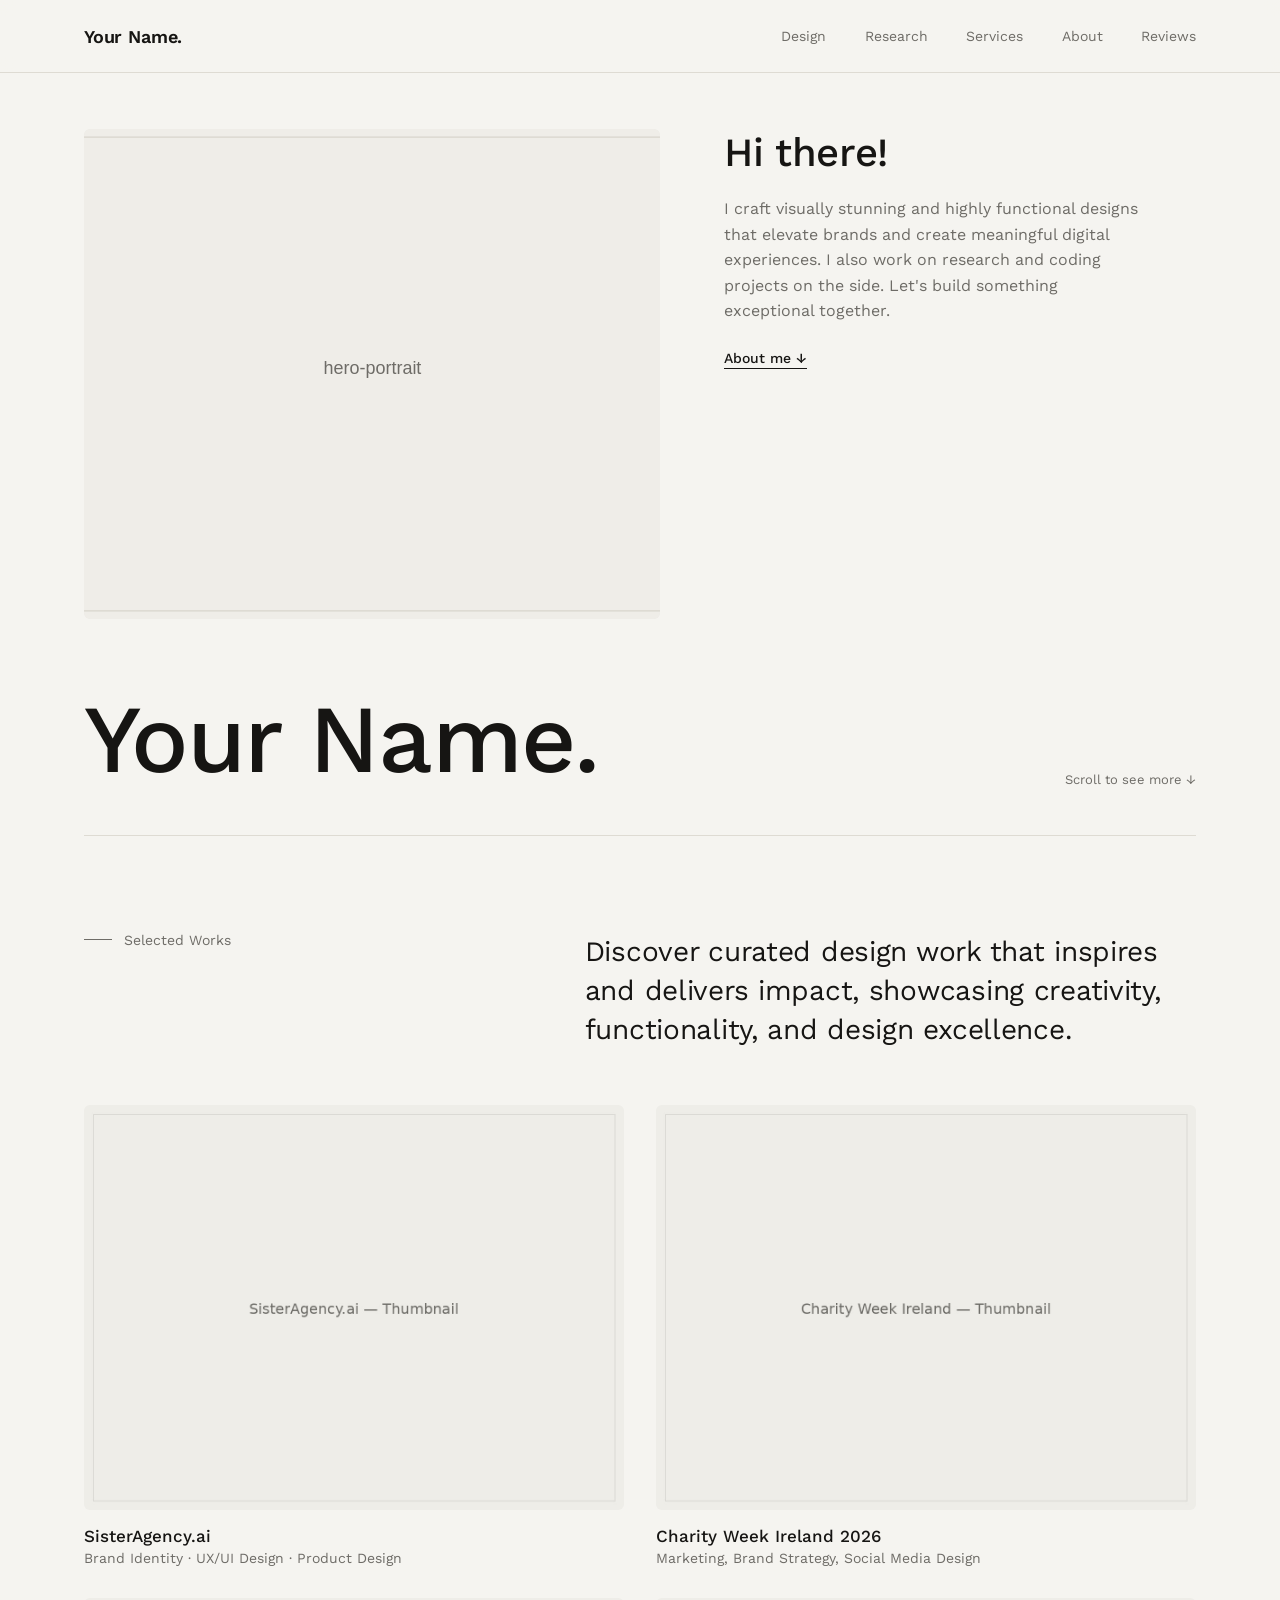
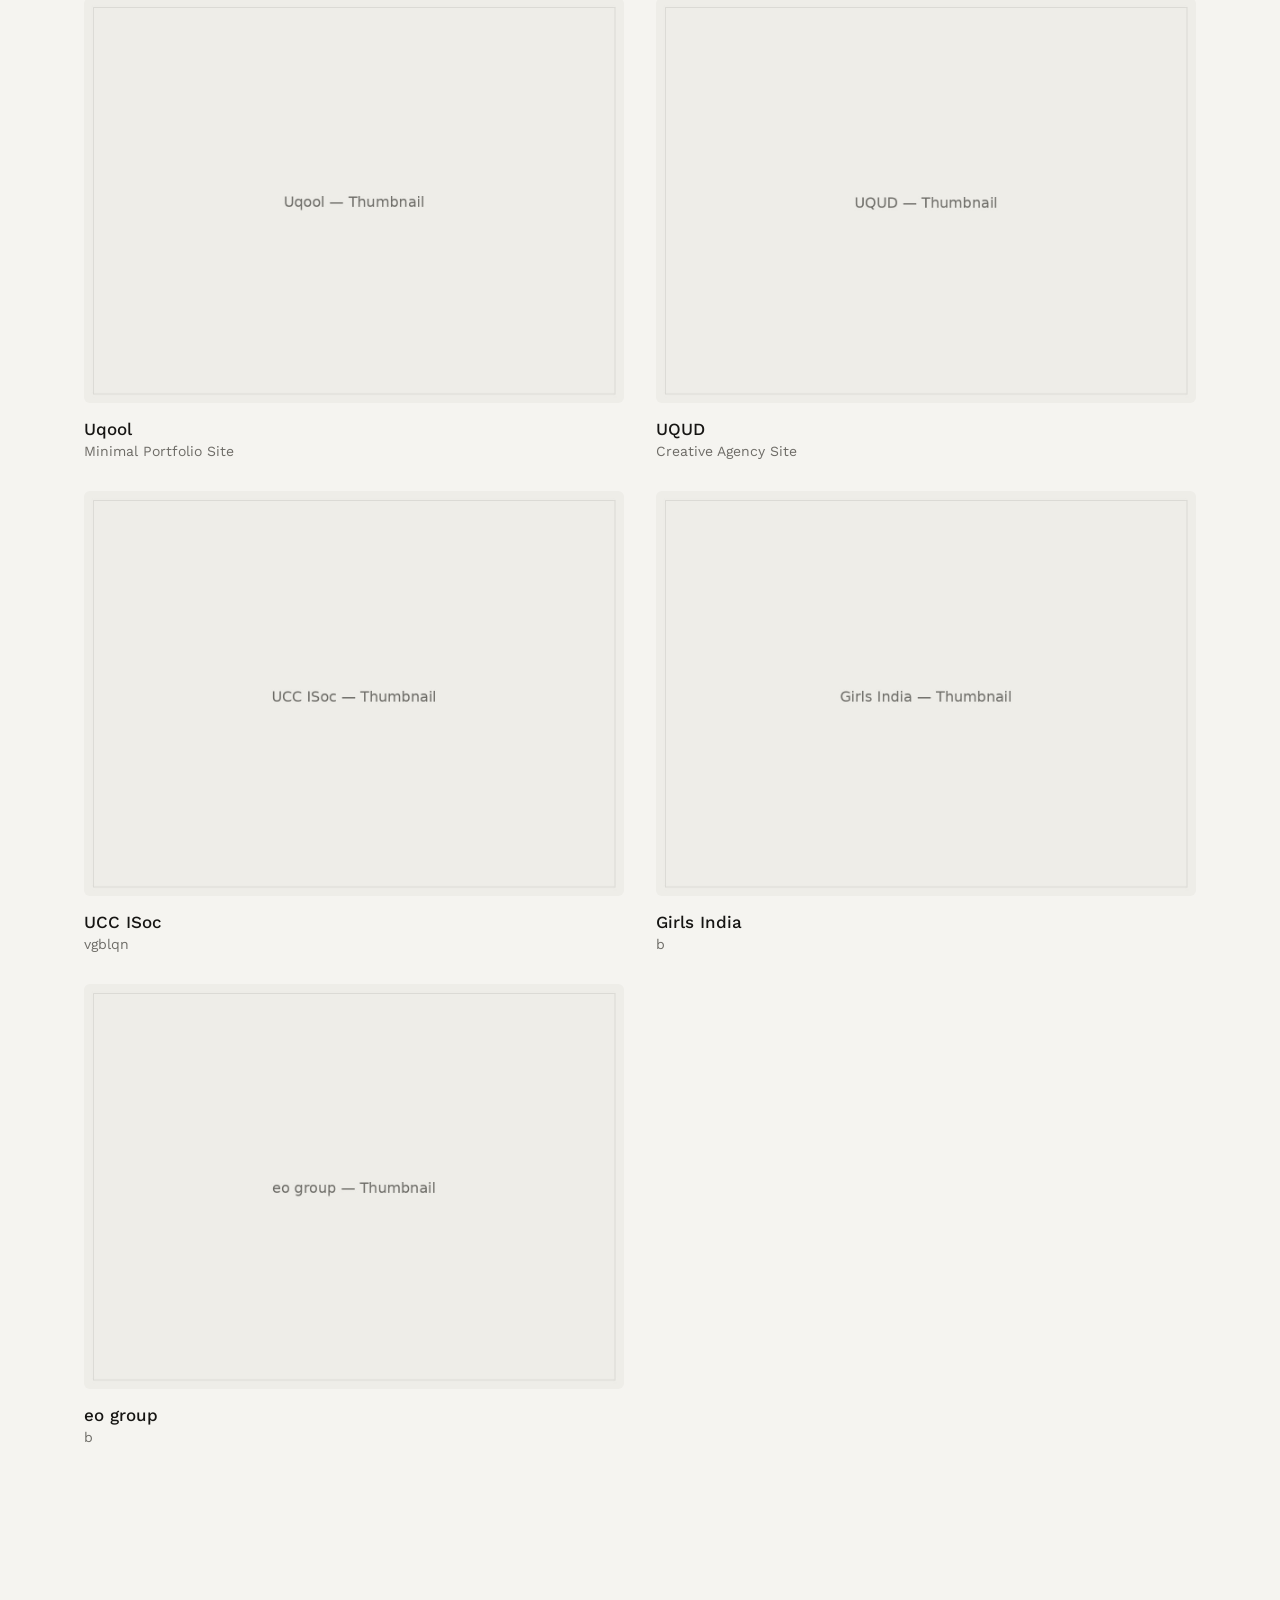
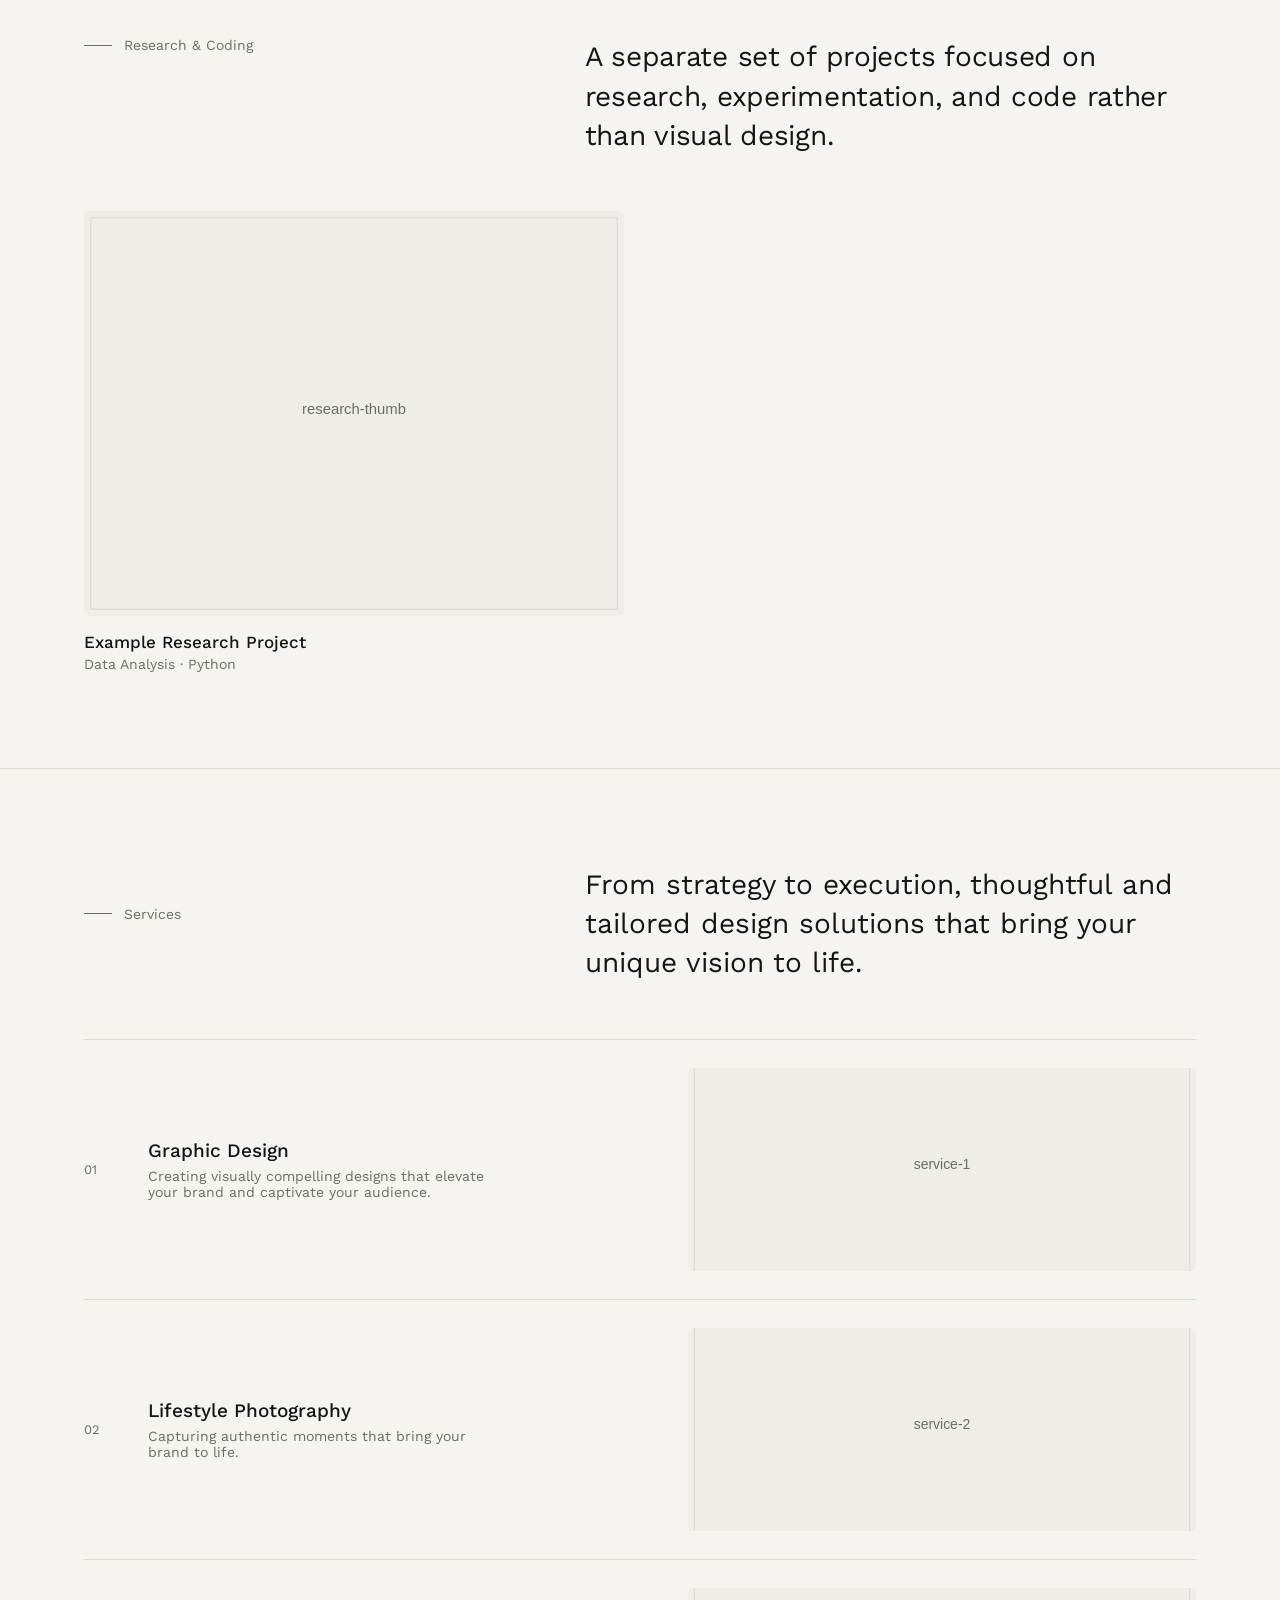
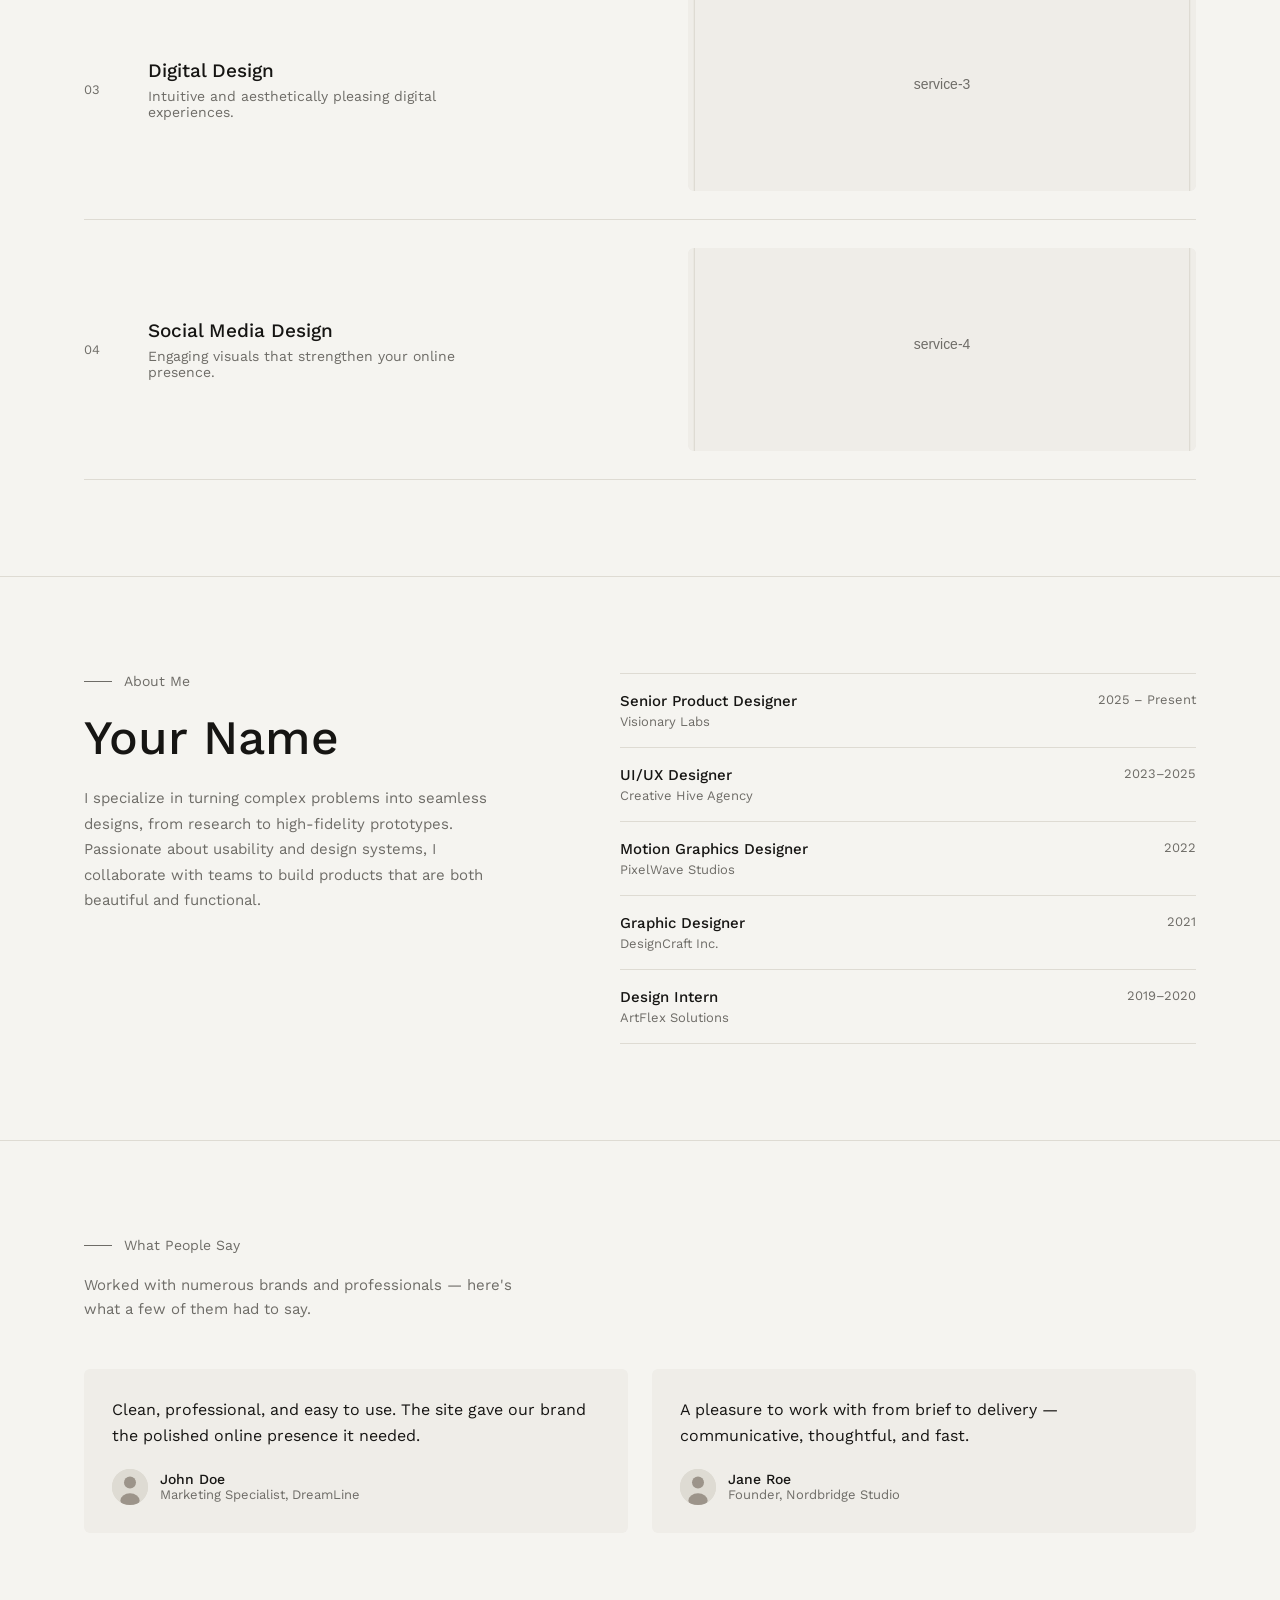
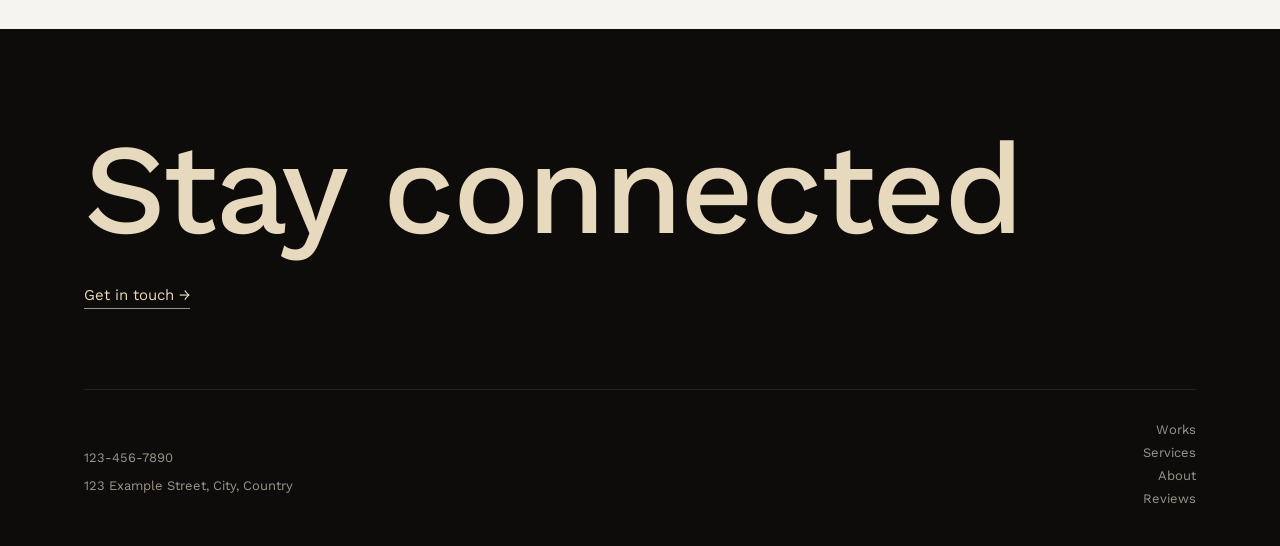
==== index.html @ c6c9f7dd "Add files via upload" ====
<!DOCTYPE html>
<html lang="en">
<head>
<meta charset="UTF-8">
<meta name="viewport" content="width=device-width, initial-scale=1.0">
<title>Your Name — Portfolio</title>
<meta name="description" content="Design and research/coding portfolio.">
<link rel="preconnect" href="https://fonts.googleapis.com">
<link rel="preconnect" href="https://fonts.gstatic.com" crossorigin>
<link href="https://fonts.googleapis.com/css2?family=Work+Sans:wght@300;400;500;600;700&display=swap" rel="stylesheet">
<link rel="stylesheet" href="css/style.css">
</head>
<body>

<nav class="nav">
  <div class="wrap">
    <div class="nav-logo">Your Name.</div>
    <button class="nav-toggle" aria-label="Toggle menu">☰</button>
    <ul class="nav-links">
      <li><a href="#design-works">Design</a></li>
      <li><a href="#research-works">Research</a></li>
      <li><a href="#services">Services</a></li>
      <li><a href="#about">About</a></li>
      <li><a href="#reviews">Reviews</a></li>
    </ul>
  </div>
</nav>

<header class="hero">
  <div class="wrap">
    <div class="hero-grid">
      <div class="hero-image">
        <img src="images/placeholders/hero-portrait.svg" alt="Portrait">
      </div>
      <div class="hero-copy">
        <h1>Hi there!</h1>
        <p>I craft visually stunning and highly functional designs that elevate brands and create meaningful digital experiences. I also work on research and coding projects on the side. Let's build something exceptional together.</p>
        <a class="link-arrow" href="#about">About me ↓</a>
      </div>
    </div>

    <div class="hero-name">
      <h2>Your Name.</h2>
      <span class="scroll-hint">Scroll to see more ↓</span>
    </div>
  </div>
</header>

<section class="works" id="design-works">
  <div class="wrap">
    <div class="works-head">
      <div class="section-label">Selected Works</div>
      <p>Discover curated design work that inspires and delivers impact, showcasing creativity, functionality, and design excellence.</p>
    </div>
    <div class="works-grid" id="design-works-grid"></div>
  </div>
</section>

<section class="works" id="research-works">
  <div class="wrap">
    <div class="works-head">
      <div class="section-label">Research &amp; Coding</div>
      <p>A separate set of projects focused on research, experimentation, and code rather than visual design.</p>
    </div>
    <div class="works-grid" id="research-works-grid"></div>
  </div>
</section>

<section class="services" id="services">
  <div class="wrap">
    <div class="services-head">
      <div class="section-label">Services</div>
      <p>From strategy to execution, thoughtful and tailored design solutions that bring your unique vision to life.</p>
    </div>

    <div class="service-row">
      <span class="service-index">01</span>
      <div>
        <p class="service-title">Graphic Design</p>
        <p class="service-desc">Creating visually compelling designs that elevate your brand and captivate your audience.</p>
      </div>
      <div class="service-thumb"><img src="images/placeholders/service-1.svg" alt=""></div>
    </div>

    <div class="service-row">
      <span class="service-index">02</span>
      <div>
        <p class="service-title">Lifestyle Photography</p>
        <p class="service-desc">Capturing authentic moments that bring your brand to life.</p>
      </div>
      <div class="service-thumb"><img src="images/placeholders/service-2.svg" alt=""></div>
    </div>

    <div class="service-row">
      <span class="service-index">03</span>
      <div>
        <p class="service-title">Digital Design</p>
        <p class="service-desc">Intuitive and aesthetically pleasing digital experiences.</p>
      </div>
      <div class="service-thumb"><img src="images/placeholders/service-3.svg" alt=""></div>
    </div>

    <div class="service-row">
      <span class="service-index">04</span>
      <div>
        <p class="service-title">Social Media Design</p>
        <p class="service-desc">Engaging visuals that strengthen your online presence.</p>
      </div>
      <div class="service-thumb"><img src="images/placeholders/service-4.svg" alt=""></div>
    </div>
  </div>
</section>

<section class="about" id="about">
  <div class="wrap about-grid">
    <div>
      <div class="section-label">About Me</div>
      <h2 class="about-name">Your Name</h2>
      <p class="about-bio">I specialize in turning complex problems into seamless designs, from research to high-fidelity prototypes. Passionate about usability and design systems, I collaborate with teams to build products that are both beautiful and functional.</p>
    </div>
    <div>
      <div class="timeline-row">
        <div><p class="timeline-role">Senior Product Designer</p><p class="timeline-org">Visionary Labs</p></div>
        <span class="timeline-year">2025 – Present</span>
      </div>
      <div class="timeline-row">
        <div><p class="timeline-role">UI/UX Designer</p><p class="timeline-org">Creative Hive Agency</p></div>
        <span class="timeline-year">2023–2025</span>
      </div>
      <div class="timeline-row">
        <div><p class="timeline-role">Motion Graphics Designer</p><p class="timeline-org">PixelWave Studios</p></div>
        <span class="timeline-year">2022</span>
      </div>
      <div class="timeline-row">
        <div><p class="timeline-role">Graphic Designer</p><p class="timeline-org">DesignCraft Inc.</p></div>
        <span class="timeline-year">2021</span>
      </div>
      <div class="timeline-row">
        <div><p class="timeline-role">Design Intern</p><p class="timeline-org">ArtFlex Solutions</p></div>
        <span class="timeline-year">2019–2020</span>
      </div>
    </div>
  </div>
</section>

<section class="testimonials" id="reviews">
  <div class="wrap">
    <div class="testimonials-head">
      <div class="section-label">What People Say</div>
      <p>Worked with numerous brands and professionals — here's what a few of them had to say.</p>
    </div>
    <div class="testi-grid">
      <div class="testi-card">
        <p class="testi-quote">Clean, professional, and easy to use. The site gave our brand the polished online presence it needed.</p>
        <div class="testi-person">
          <div class="testi-avatar"><img src="images/placeholders/avatar-1.svg" alt=""></div>
          <div>
            <p class="testi-name">John Doe</p>
            <p class="testi-role">Marketing Specialist, DreamLine</p>
          </div>
        </div>
      </div>
      <div class="testi-card">
        <p class="testi-quote">A pleasure to work with from brief to delivery — communicative, thoughtful, and fast.</p>
        <div class="testi-person">
          <div class="testi-avatar"><img src="images/placeholders/avatar-2.svg" alt=""></div>
          <div>
            <p class="testi-name">Jane Roe</p>
            <p class="testi-role">Founder, Nordbridge Studio</p>
          </div>
        </div>
      </div>
    </div>
  </div>
</section>

<footer class="footer">
  <div class="wrap">
    <h2 class="footer-title">Stay connected</h2>
    <a class="footer-cta" href="mailto:hello@example.com">Get in touch →</a>
    <div class="footer-bottom">
      <div>
        <p>123-456-7890</p>
        <p>123 Example Street, City, Country</p>
      </div>
      <ul class="footer-links">
        <li><a href="#design-works">Works</a></li>
        <li><a href="#services">Services</a></li>
        <li><a href="#about">About</a></li>
        <li><a href="#reviews">Reviews</a></li>
      </ul>
    </div>
  </div>
</footer>

<script src="js/projects-data.js"></script>
<script src="js/render.js"></script>
</body>
</html>
---- css/style.css ----
/* ============================================
   TOKENS
   ============================================ */
:root {
  --bg: #F5F4F0;
  --bg-alt: #EFEDE8;
  --text: #161513;
  --text-soft: #6E6C67;
  --accent: #FF4B1F;
  --line: #DEDBD3;
  --footer-bg: #0D0C0A;
  --footer-text: #E7D9BE;
  --footer-text-soft: #9C948A;
  --radius: 6px;
  --max: 1240px;
  --gutter: clamp(24px, 5vw, 64px);
}

* { box-sizing: border-box; }
html { scroll-behavior: smooth; }

body {
  margin: 0;
  background: var(--bg);
  color: var(--text);
  font-family: "Work Sans", -apple-system, sans-serif;
  font-weight: 400;
  -webkit-font-smoothing: antialiased;
}

img { max-width: 100%; display: block; }
a { color: inherit; text-decoration: none; }

.wrap {
  max-width: var(--max);
  margin: 0 auto;
  padding: 0 var(--gutter);
}

/* ============================================
   NAV
   ============================================ */
.nav {
  position: sticky;
  top: 0;
  z-index: 50;
  background: rgba(245, 244, 240, 0.88);
  backdrop-filter: blur(8px);
  border-bottom: 1px solid var(--line);
}

.nav .wrap {
  display: flex;
  align-items: center;
  justify-content: space-between;
  height: 72px;
}

.nav-logo {
  font-weight: 600;
  font-size: 18px;
  letter-spacing: -0.01em;
}

.nav-links {
  display: flex;
  gap: clamp(20px, 3vw, 40px);
  list-style: none;
  margin: 0;
  padding: 0;
  font-size: 14px;
  font-weight: 400;
  color: var(--text-soft);
}

.nav-links a:hover { color: var(--text); }

.nav-toggle {
  display: none;
  background: none;
  border: none;
  font-size: 22px;
  cursor: pointer;
  color: var(--text);
}

@media (max-width: 760px) {
  .nav-links {
    position: fixed;
    inset: 72px 0 auto 0;
    background: var(--bg);
    flex-direction: column;
    padding: 24px var(--gutter) 32px;
    border-bottom: 1px solid var(--line);
    transform: translateY(-8px);
    opacity: 0;
    pointer-events: none;
    transition: opacity .2s ease, transform .2s ease;
  }
  .nav-links.open {
    opacity: 1;
    transform: translateY(0);
    pointer-events: auto;
  }
  .nav-toggle { display: block; }
}

/* ============================================
   SECTION LABEL (eyebrow-style, used sparingly & only where content is a labeled group)
   ============================================ */
.section-label {
  display: flex;
  align-items: center;
  gap: 12px;
  color: var(--text-soft);
  font-size: 14px;
  margin-bottom: 20px;
}
.section-label::before {
  content: "";
  width: 28px;
  height: 1px;
  background: var(--text-soft);
}

/* ============================================
   HERO
   ============================================ */
.hero {
  padding: 56px 0 0;
}

.hero-grid {
  display: grid;
  grid-template-columns: 1.1fr 0.9fr;
  gap: var(--gutter);
  align-items: start;
}

.hero-image {
  aspect-ratio: 4 / 3.4;
  background: var(--bg-alt);
  border-radius: var(--radius);
  overflow: hidden;
}
.hero-image img { width: 100%; height: 100%; object-fit: cover; }

.hero-copy h1 {
  font-size: clamp(28px, 3.4vw, 40px);
  font-weight: 500;
  margin: 0 0 20px;
  letter-spacing: -0.01em;
}

.hero-copy p {
  font-size: 16px;
  line-height: 1.6;
  color: var(--text-soft);
  max-width: 42ch;
  margin: 0 0 24px;
}

.link-arrow {
  display: inline-flex;
  align-items: center;
  gap: 8px;
  font-size: 14px;
  font-weight: 500;
  border-bottom: 1px solid var(--text);
  padding-bottom: 2px;
}

.hero-name {
  display: flex;
  justify-content: space-between;
  align-items: flex-end;
  margin-top: 72px;
  padding-bottom: 48px;
  border-bottom: 1px solid var(--line);
}

.hero-name h2 {
  font-size: clamp(44px, 9vw, 96px);
  font-weight: 500;
  margin: 0;
  letter-spacing: -0.02em;
  line-height: 1;
}

.hero-name .scroll-hint {
  font-size: 13px;
  color: var(--text-soft);
  white-space: nowrap;
}

@media (max-width: 760px) {
  .hero-grid { grid-template-columns: 1fr; }
  .hero-name { flex-direction: column; align-items: flex-start; gap: 16px; }
}

/* ============================================
   SELECTED WORKS
   ============================================ */
.works {
  padding: 96px 0;
}

.works-head {
  display: grid;
  grid-template-columns: 1fr 1.4fr;
  gap: var(--gutter);
  margin-bottom: 56px;
  align-items: start;
}

.works-head p {
  font-size: clamp(20px, 2.4vw, 28px);
  font-weight: 400;
  line-height: 1.4;
  margin: 0;
  letter-spacing: -0.01em;
}

.works-grid {
  display: grid;
  grid-template-columns: 1fr 1fr;
  gap: 32px 32px;
}

.work-card { display: block; }

.work-thumb {
  aspect-ratio: 4 / 3;
  border-radius: var(--radius);
  overflow: hidden;
  background: var(--bg-alt);
  margin-bottom: 16px;
  position: relative;
}
.work-thumb img,
.work-thumb video {
  width: 100%;
  height: 100%;
  object-fit: cover;
  transition: transform .5s ease;
}
.work-card:hover .work-thumb img,
.work-card:hover .work-thumb video {
  transform: scale(1.03);
}

.work-title {
  font-size: 17px;
  font-weight: 500;
  margin: 0 0 4px;
}
.work-meta {
  font-size: 14px;
  color: var(--text-soft);
  margin: 0;
}

@media (max-width: 760px) {
  .works-head { grid-template-columns: 1fr; }
  .works-grid { grid-template-columns: 1fr; }
}

/* ============================================
   SERVICES
   ============================================ */
.services { padding: 96px 0; border-top: 1px solid var(--line); }

.services-head {
  display: grid;
  grid-template-columns: 1fr 1.4fr;
  gap: var(--gutter);
  margin-bottom: 56px;
}
.services-head p {
  font-size: clamp(20px, 2.4vw, 28px);
  font-weight: 400;
  line-height: 1.4;
  margin: 0;
}

.service-row {
  display: grid;
  grid-template-columns: 32px 1fr 1fr;
  gap: 32px;
  align-items: center;
  padding: 28px 0;
  border-top: 1px solid var(--line);
}
.service-row:last-child { border-bottom: 1px solid var(--line); }

.service-index { font-size: 13px; color: var(--text-soft); }
.service-title { font-size: 19px; font-weight: 500; margin: 0 0 6px; }
.service-desc { font-size: 14px; color: var(--text-soft); margin: 0; max-width: 40ch; }
.service-thumb {
  aspect-ratio: 5 / 2;
  border-radius: var(--radius);
  overflow: hidden;
  background: var(--bg-alt);
}
.service-thumb img { width: 100%; height: 100%; object-fit: cover; }

@media (max-width: 760px) {
  .services-head { grid-template-columns: 1fr; }
  .service-row { grid-template-columns: 1fr; gap: 12px; }
  .service-thumb { aspect-ratio: 16/9; }
}

/* ============================================
   ABOUT
   ============================================ */
.about { padding: 96px 0; border-top: 1px solid var(--line); }

.about-grid {
  display: grid;
  grid-template-columns: 0.9fr 1.1fr;
  gap: var(--gutter);
}

.about-name { font-size: clamp(32px, 4vw, 48px); font-weight: 500; margin: 0 0 20px; }
.about-bio { font-size: 15px; line-height: 1.7; color: var(--text-soft); max-width: 46ch; }

.timeline-row {
  display: flex;
  justify-content: space-between;
  gap: 16px;
  padding: 18px 0;
  border-top: 1px solid var(--line);
}
.timeline-row:last-child { border-bottom: 1px solid var(--line); }
.timeline-role { font-size: 15px; font-weight: 500; margin: 0 0 4px; }
.timeline-org { font-size: 13px; color: var(--text-soft); margin: 0; }
.timeline-year { font-size: 13px; color: var(--text-soft); white-space: nowrap; }

@media (max-width: 760px) {
  .about-grid { grid-template-columns: 1fr; }
}

/* ============================================
   TESTIMONIALS
   ============================================ */
.testimonials { padding: 96px 0; border-top: 1px solid var(--line); }
.testimonials-head { max-width: 46ch; margin-bottom: 48px; }
.testimonials-head p { color: var(--text-soft); font-size: 15px; line-height: 1.6; }

.testi-grid {
  display: grid;
  grid-template-columns: repeat(2, 1fr);
  gap: 24px;
}
.testi-card {
  background: var(--bg-alt);
  border-radius: var(--radius);
  padding: 28px;
}
.testi-quote { font-size: 16px; line-height: 1.6; margin: 0 0 20px; }
.testi-person { display: flex; align-items: center; gap: 12px; }
.testi-avatar {
  width: 36px; height: 36px; border-radius: 50%;
  background: var(--line); overflow: hidden; flex-shrink: 0;
}
.testi-avatar img { width: 100%; height: 100%; object-fit: cover; }
.testi-name { font-size: 14px; font-weight: 500; margin: 0; }
.testi-role { font-size: 13px; color: var(--text-soft); margin: 0; }

@media (max-width: 760px) {
  .testi-grid { grid-template-columns: 1fr; }
}

/* ============================================
   FOOTER
   ============================================ */
.footer {
  background: var(--footer-bg);
  color: var(--footer-text);
  padding: 96px 0 40px;
}

.footer-title {
  font-size: clamp(48px, 11vw, 128px);
  font-weight: 500;
  margin: 0 0 32px;
  letter-spacing: -0.02em;
  line-height: 1;
}

.footer-cta {
  display: inline-flex;
  align-items: center;
  gap: 10px;
  font-size: 15px;
  color: var(--footer-text);
  border-bottom: 1px solid var(--footer-text-soft);
  padding-bottom: 4px;
  margin-bottom: 80px;
}

.footer-bottom {
  display: flex;
  justify-content: space-between;
  align-items: flex-end;
  gap: 24px;
  padding-top: 32px;
  border-top: 1px solid #262420;
  color: var(--footer-text-soft);
  font-size: 13px;
}

.footer-links {
  display: flex;
  flex-direction: column;
  gap: 8px;
  list-style: none;
  margin: 0;
  padding: 0;
  text-align: right;
}
.footer-links a:hover { color: var(--footer-text); }

@media (max-width: 760px) {
  .footer-bottom { flex-direction: column; align-items: flex-start; gap: 24px; }
  .footer-links { text-align: left; }
}

/* ============================================
   PROJECT PAGE
   ============================================ */
.project-header { padding: 56px 0 40px; }

.project-header-grid {
  display: grid;
  grid-template-columns: 1.3fr 0.7fr;
  gap: var(--gutter);
  align-items: start;
  padding-bottom: 40px;
  border-bottom: 1px solid var(--line);
}

.project-title { font-size: clamp(32px, 5vw, 52px); font-weight: 500; margin: 0 0 16px; letter-spacing: -0.01em; }

.project-live {
  display: inline-flex;
  align-items: center;
  gap: 8px;
  font-size: 14px;
  color: var(--text-soft);
}
.project-live:hover { color: var(--text); }

.project-meta dl {
  display: grid;
  grid-template-columns: 1fr 1fr;
  gap: 20px 16px;
  margin: 0;
}
.project-meta dt { font-size: 12px; color: var(--text-soft); margin-bottom: 4px; }
.project-meta dd { font-size: 14px; font-weight: 500; margin: 0; }

@media (max-width: 760px) {
  .project-header-grid { grid-template-columns: 1fr; }
}

.project-hero {
  margin: 48px 0;
  border-radius: var(--radius);
  overflow: hidden;
  background: var(--bg-alt);
}
.project-hero img, .project-hero video { width: 100%; display: block; }

.project-details {
  display: grid;
  grid-template-columns: 0.6fr 1.4fr;
  gap: var(--gutter);
  padding: 48px 0;
  border-top: 1px solid var(--line);
}
.project-details p {
  font-size: 15px;
  line-height: 1.75;
  color: var(--text-soft);
  margin: 0 0 20px;
}
.project-details p:last-child { margin-bottom: 0; }

@media (max-width: 760px) {
  .project-details { grid-template-columns: 1fr; }
}

.project-gallery {
  display: flex;
  flex-direction: column;
  gap: 24px;
  padding-bottom: 64px;
}
.project-gallery img, .project-gallery video {
  width: 100%;
  border-radius: var(--radius);
  background: var(--bg-alt);
}

.project-nav {
  display: flex;
  justify-content: space-between;
  padding: 32px 0 80px;
  border-top: 1px solid var(--line);
  font-size: 14px;
}
.project-nav a { color: var(--text-soft); }
.project-nav a:hover { color: var(--text); }

/* Utility empty state for template placeholders */
.placeholder-note {
  font-size: 13px;
  color: var(--text-soft);
  text-align: center;
  padding: 4px 8px;
}
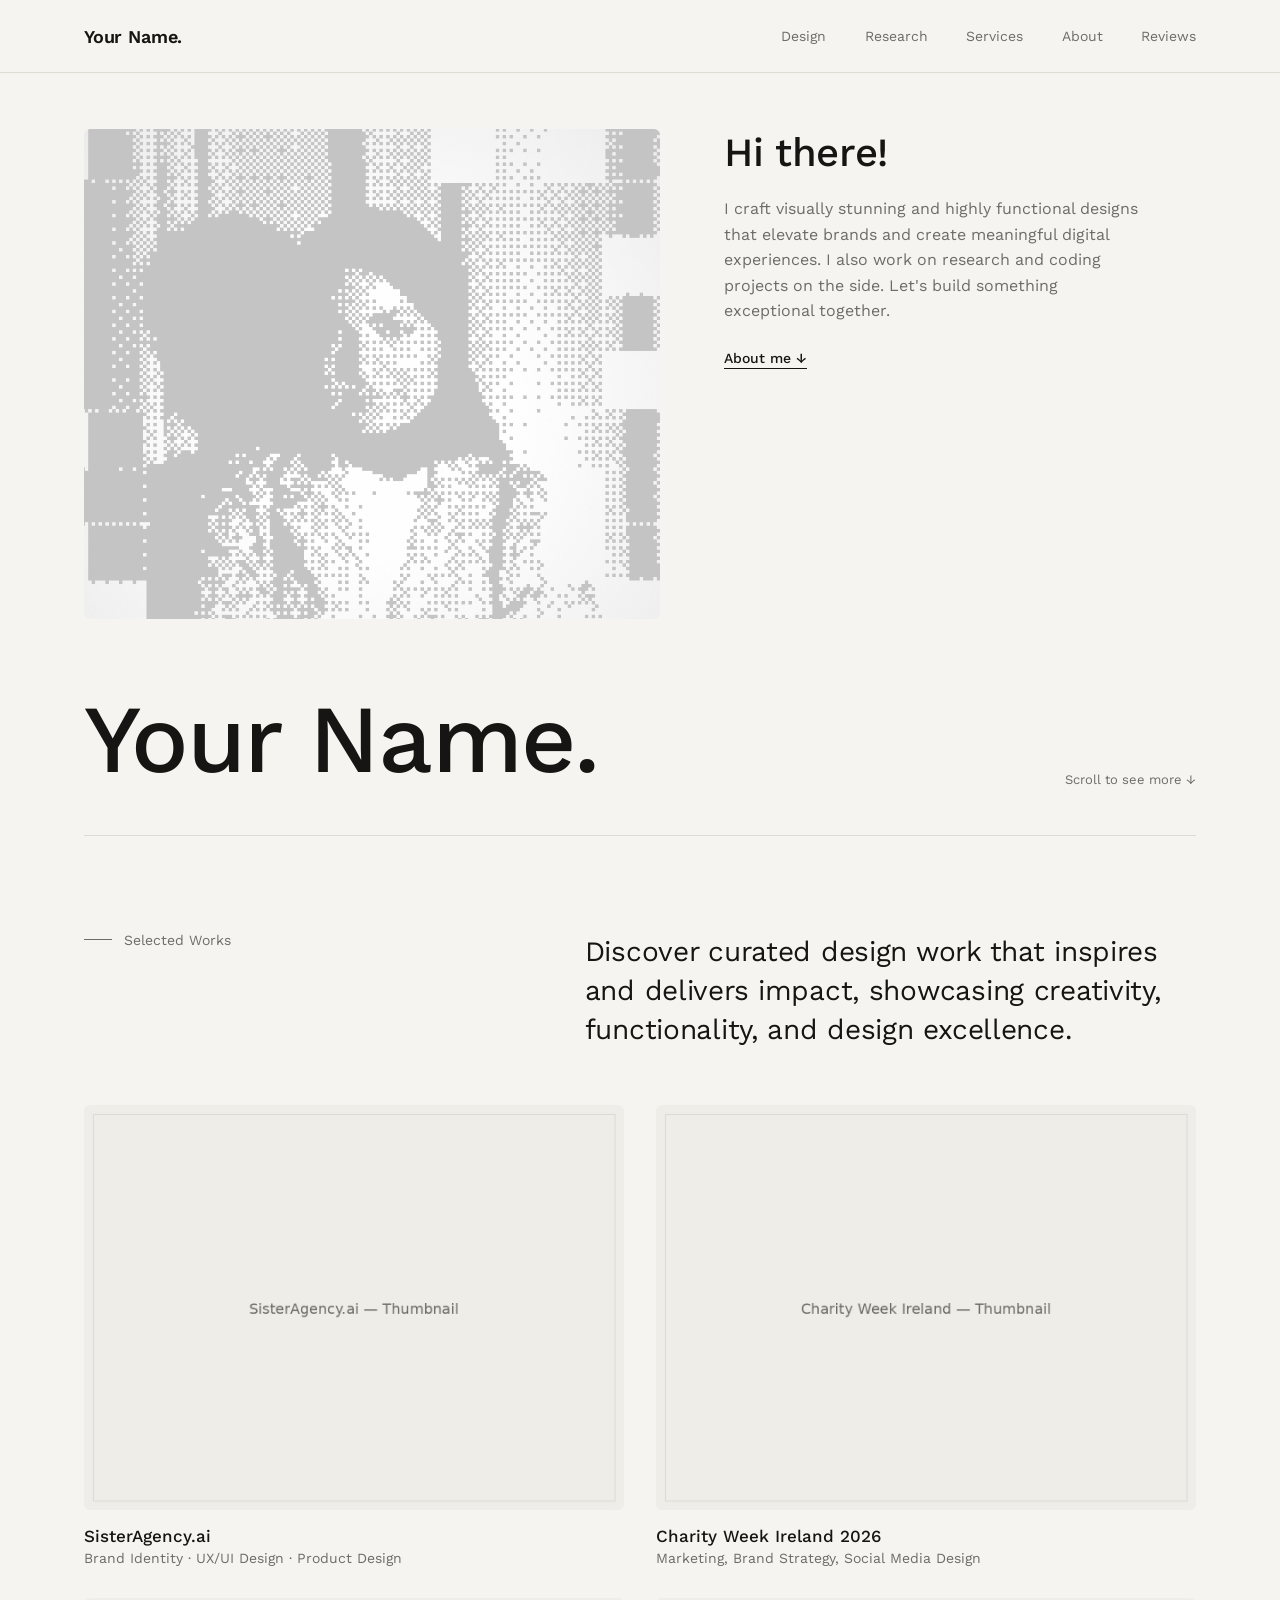
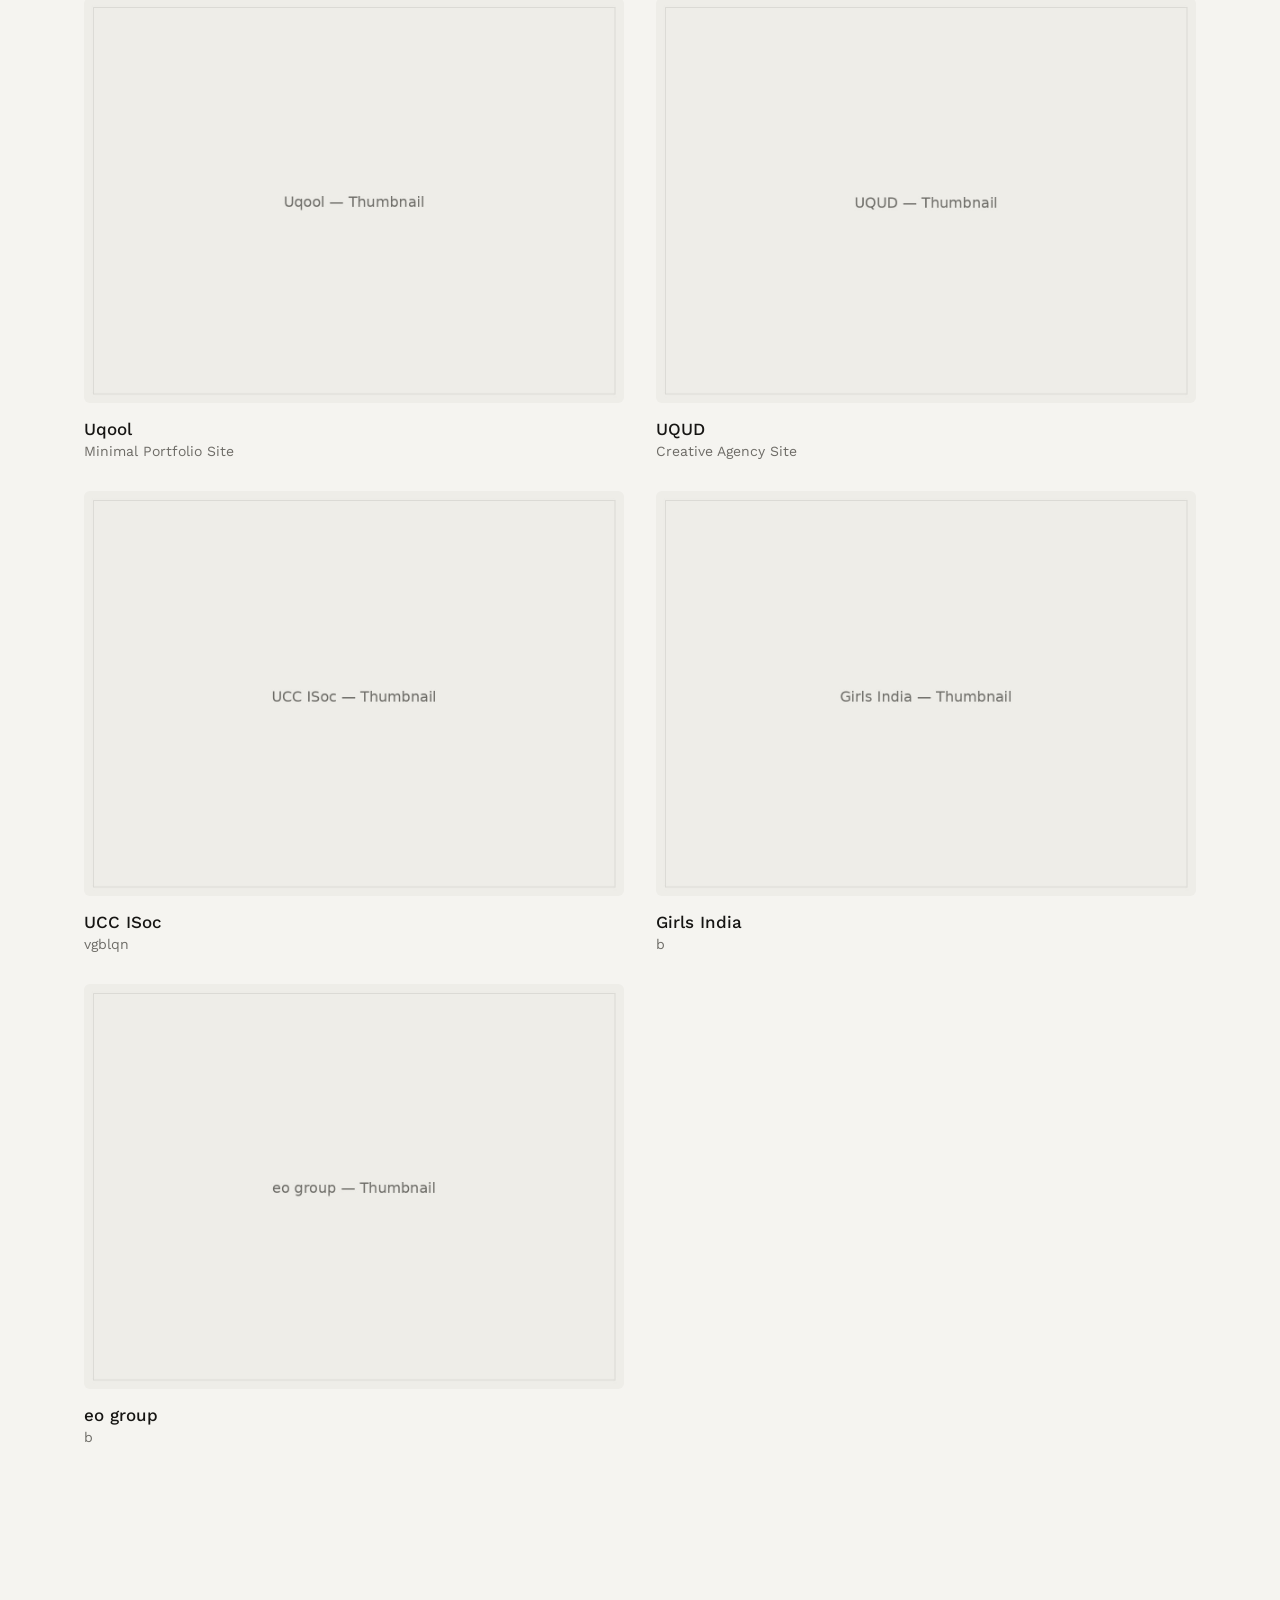
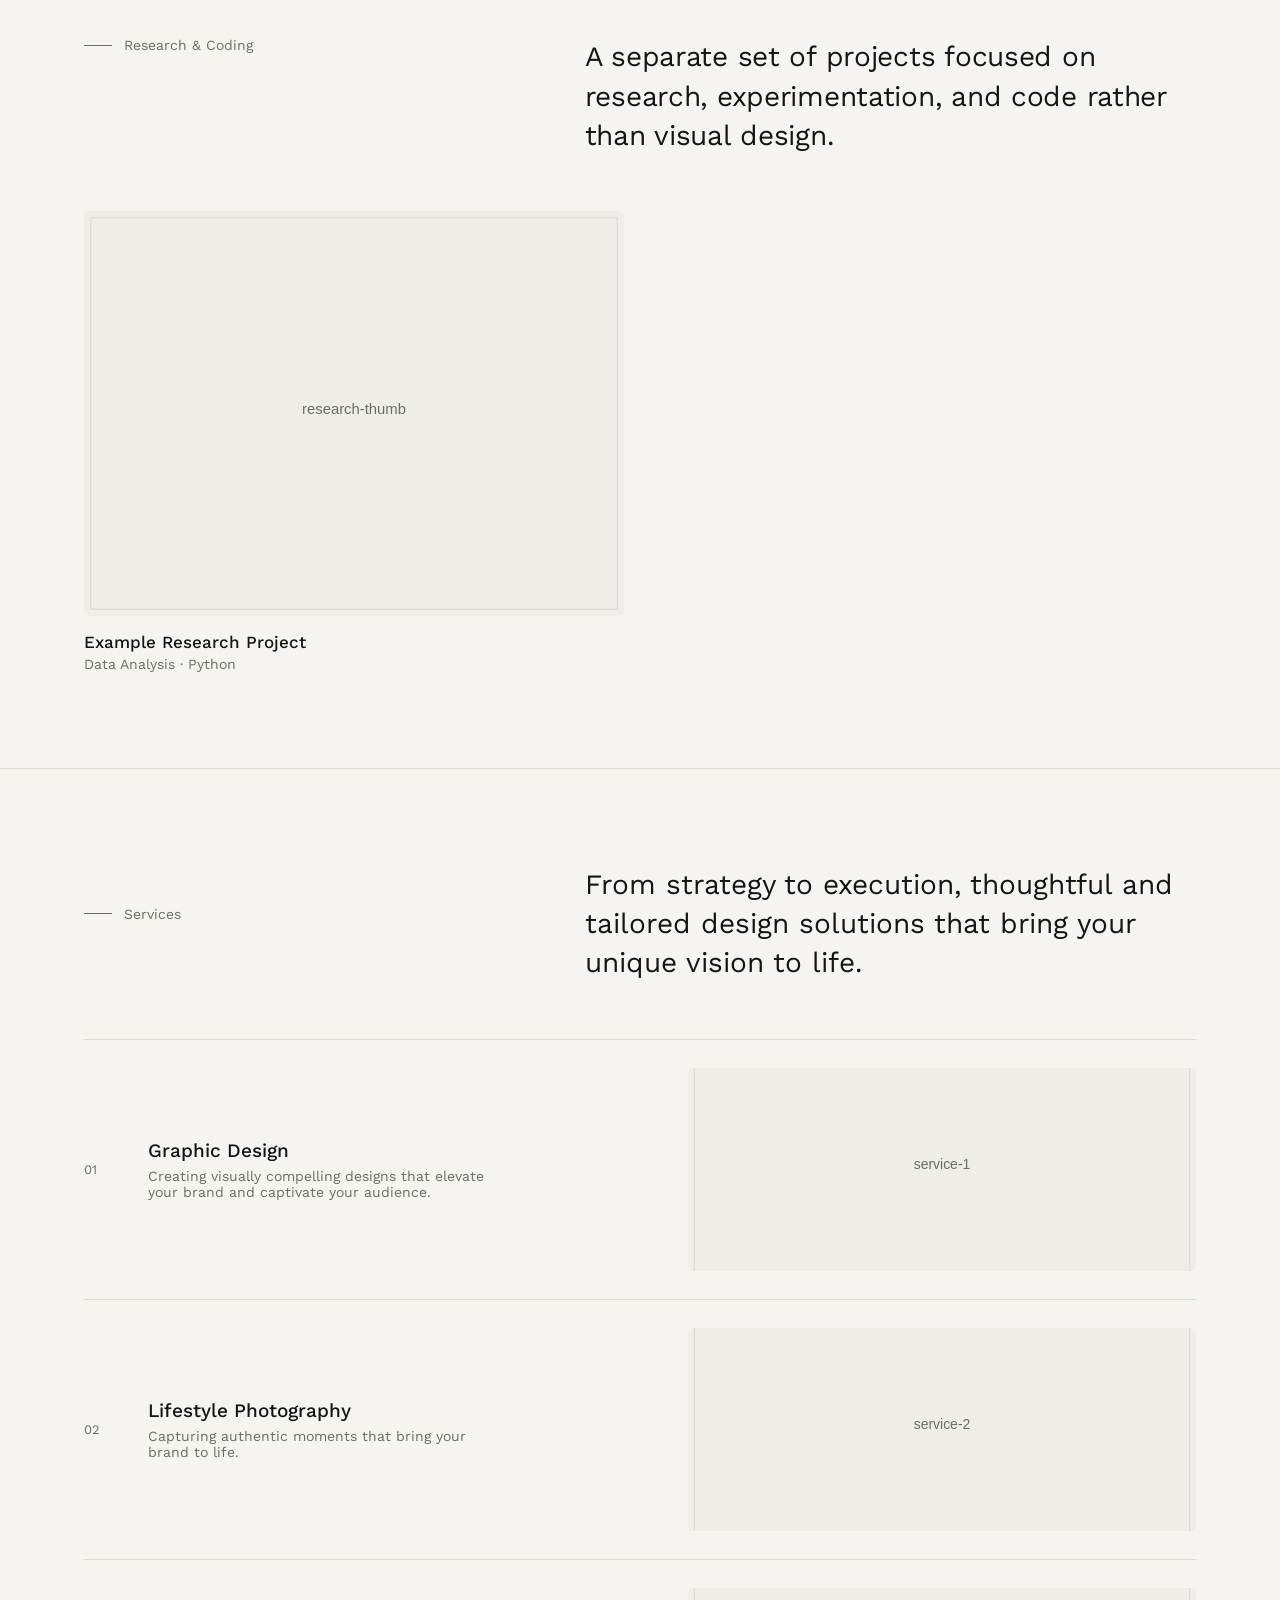
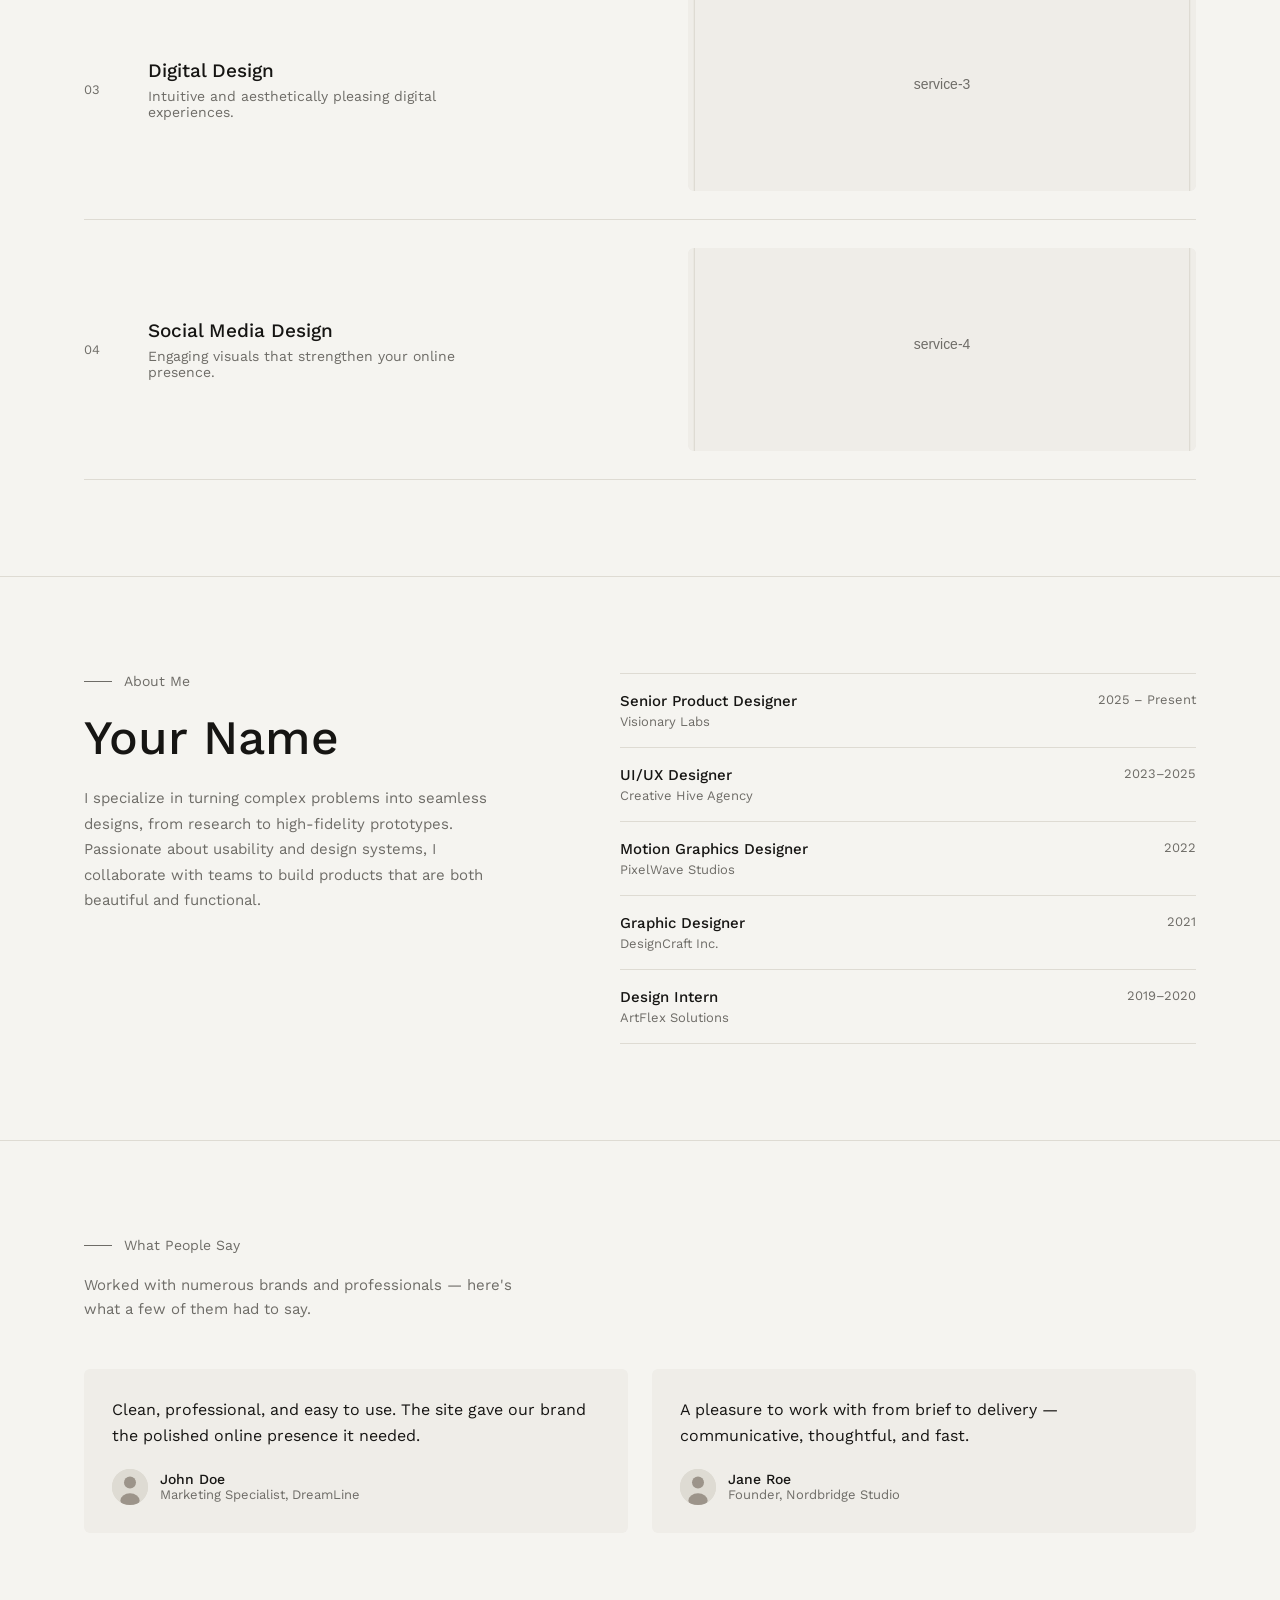
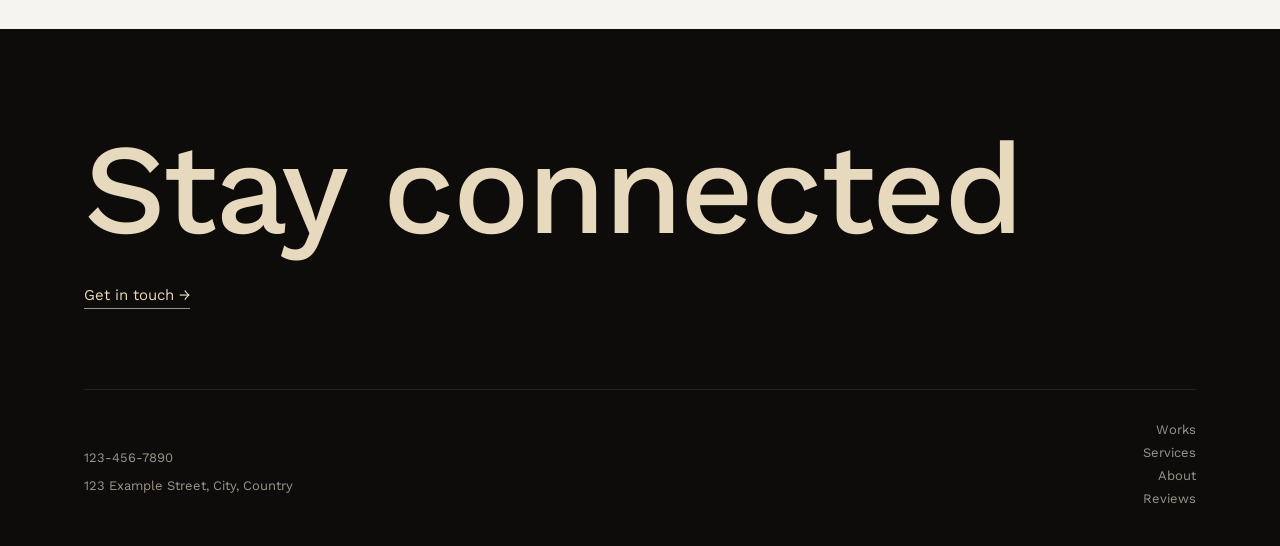
==== commit e8837cc8: "Update index.html" ====
--- a/index.html
+++ b/index.html
@@ -30,7 +30,7 @@
   <div class="wrap">
     <div class="hero-grid">
       <div class="hero-image">
-        <img src="images/placeholders/hero-portrait.svg" alt="Portrait">
+        <img src="images/placeholders/hero-portrait.png" alt="Portrait">
       </div>
       <div class="hero-copy">
         <h1>Hi there!</h1>
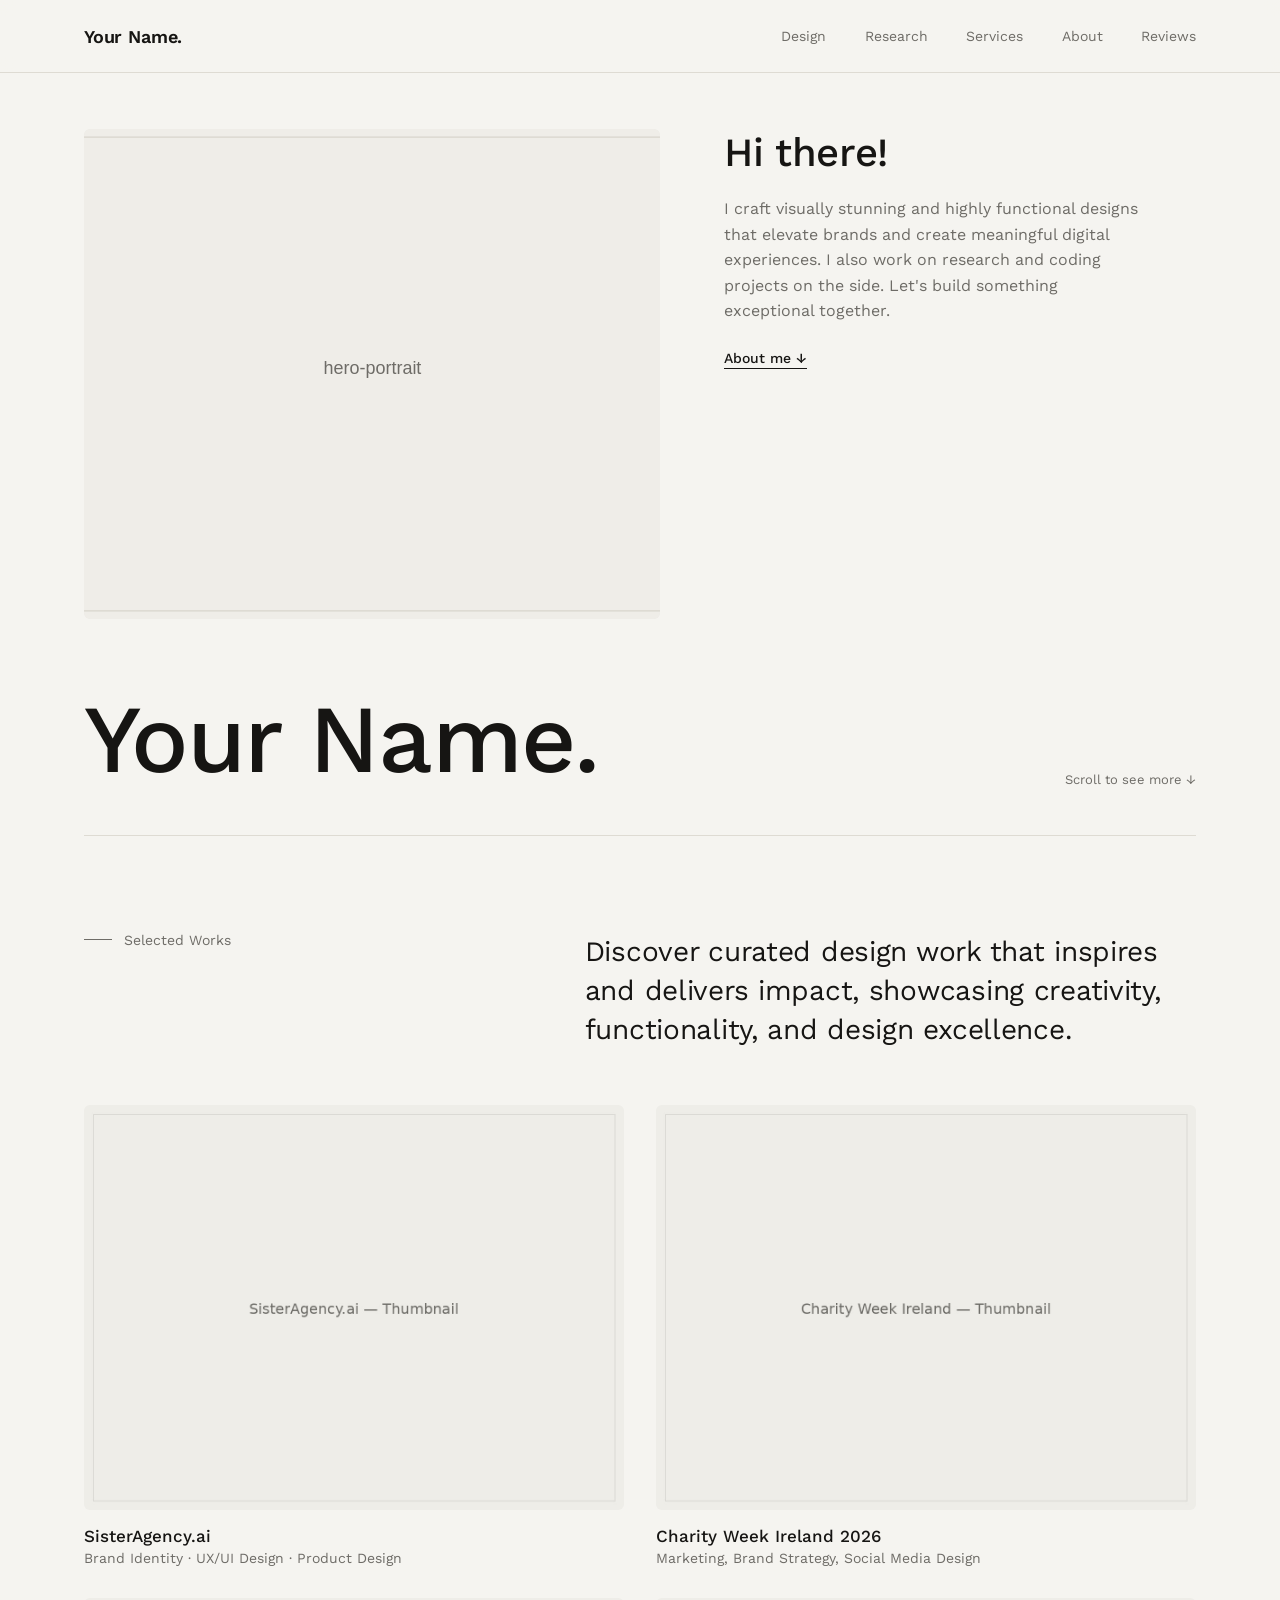
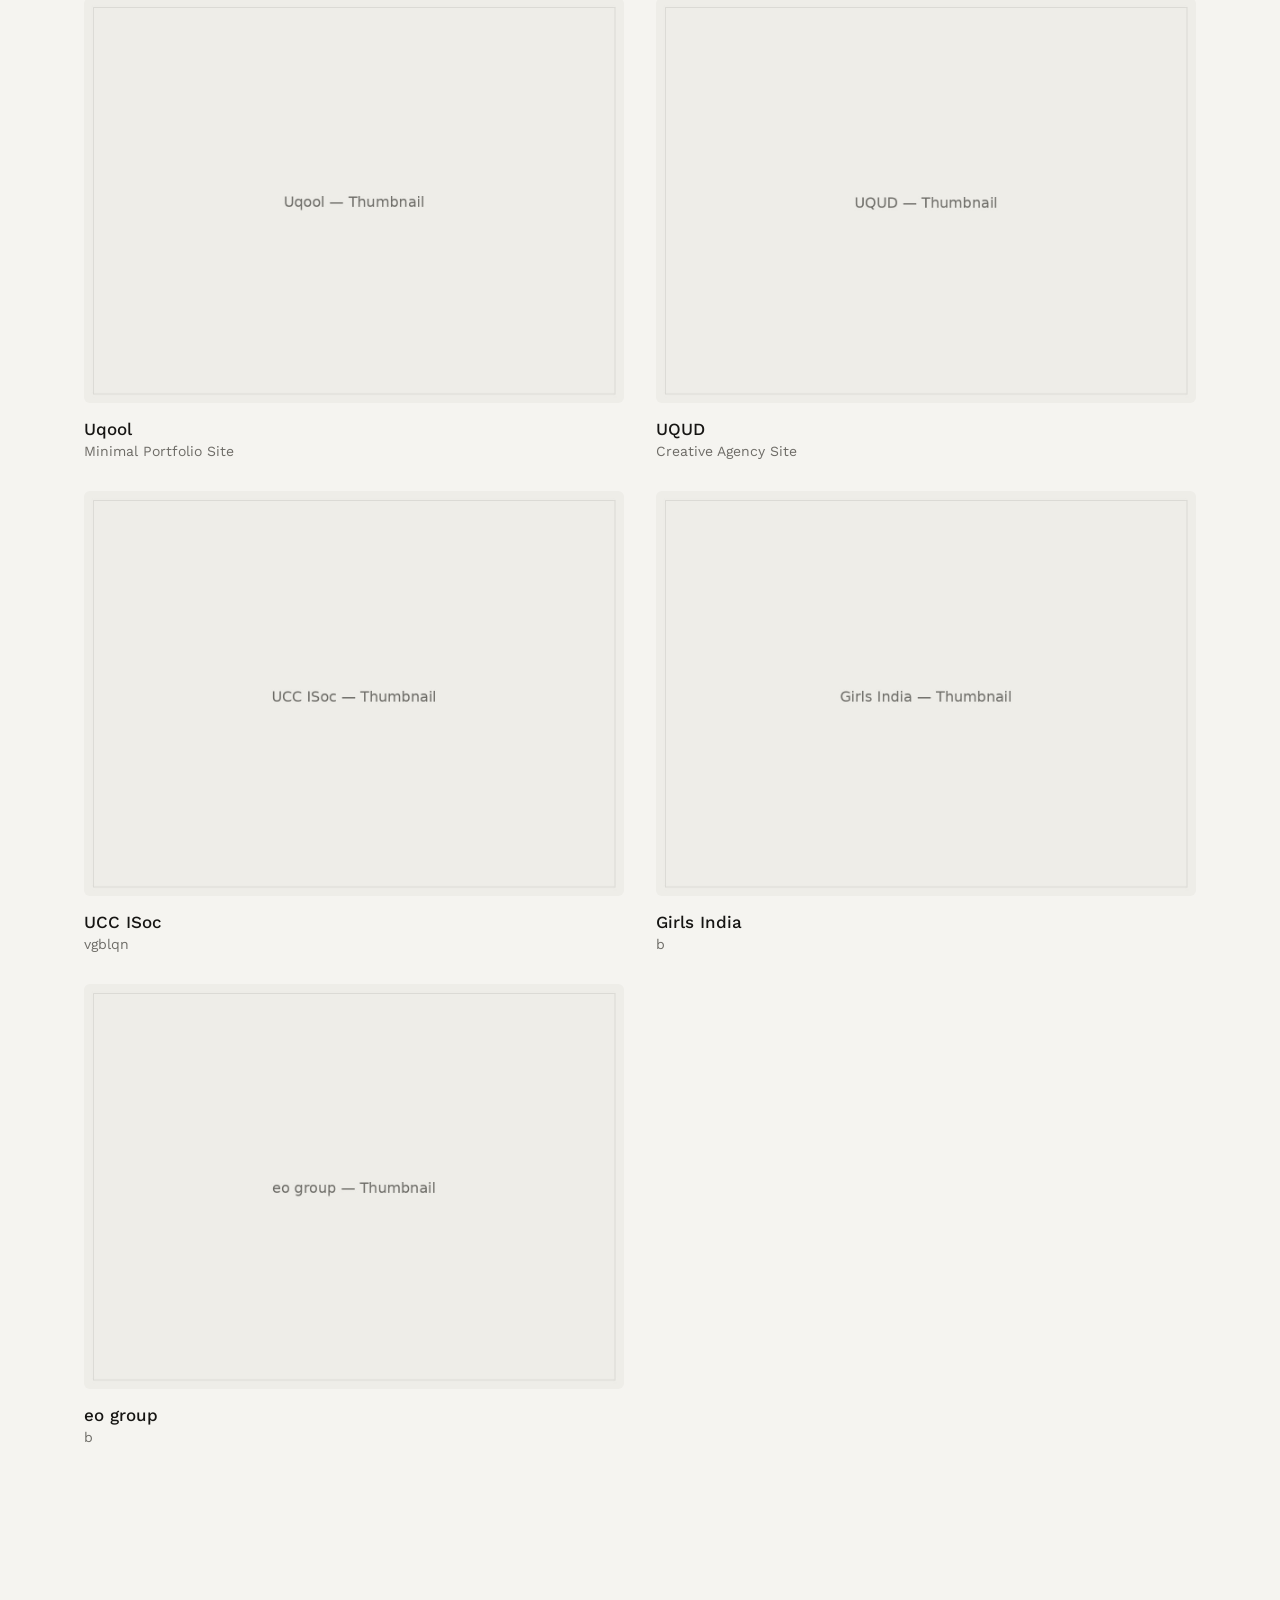
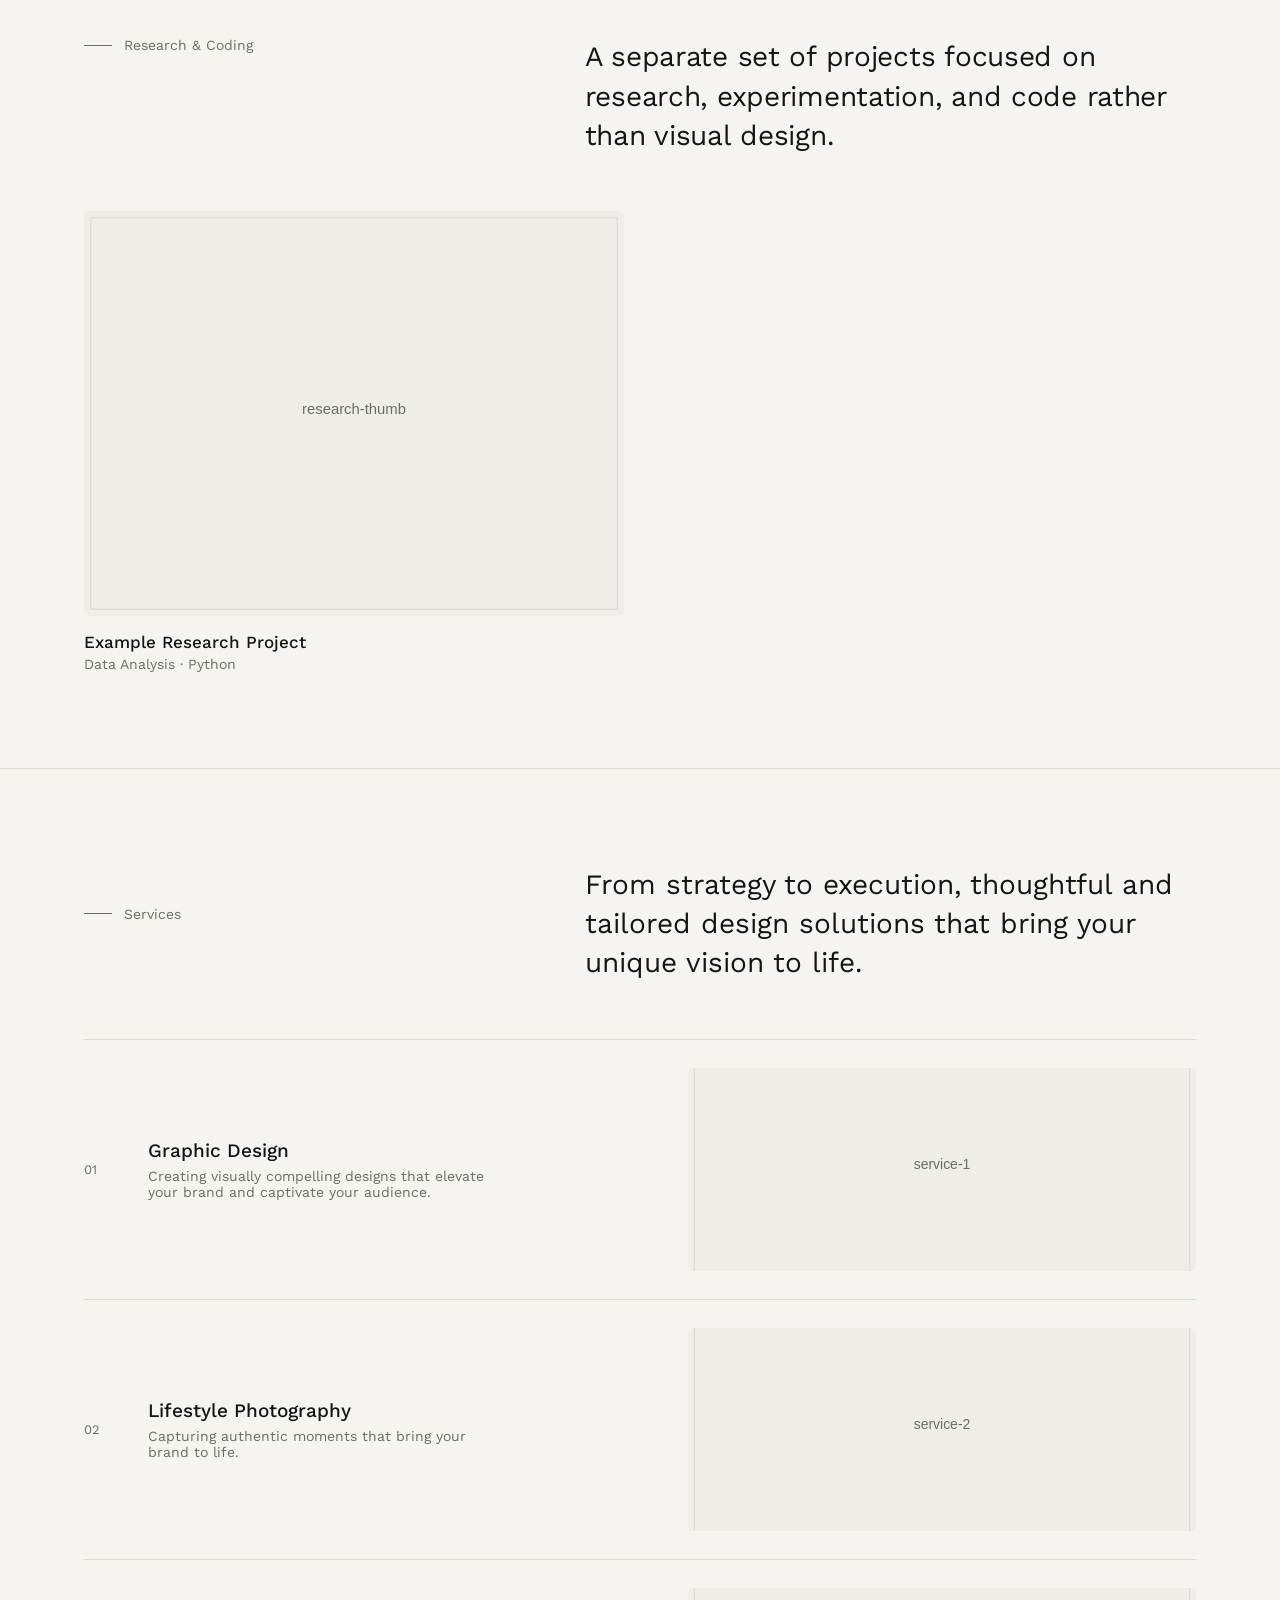
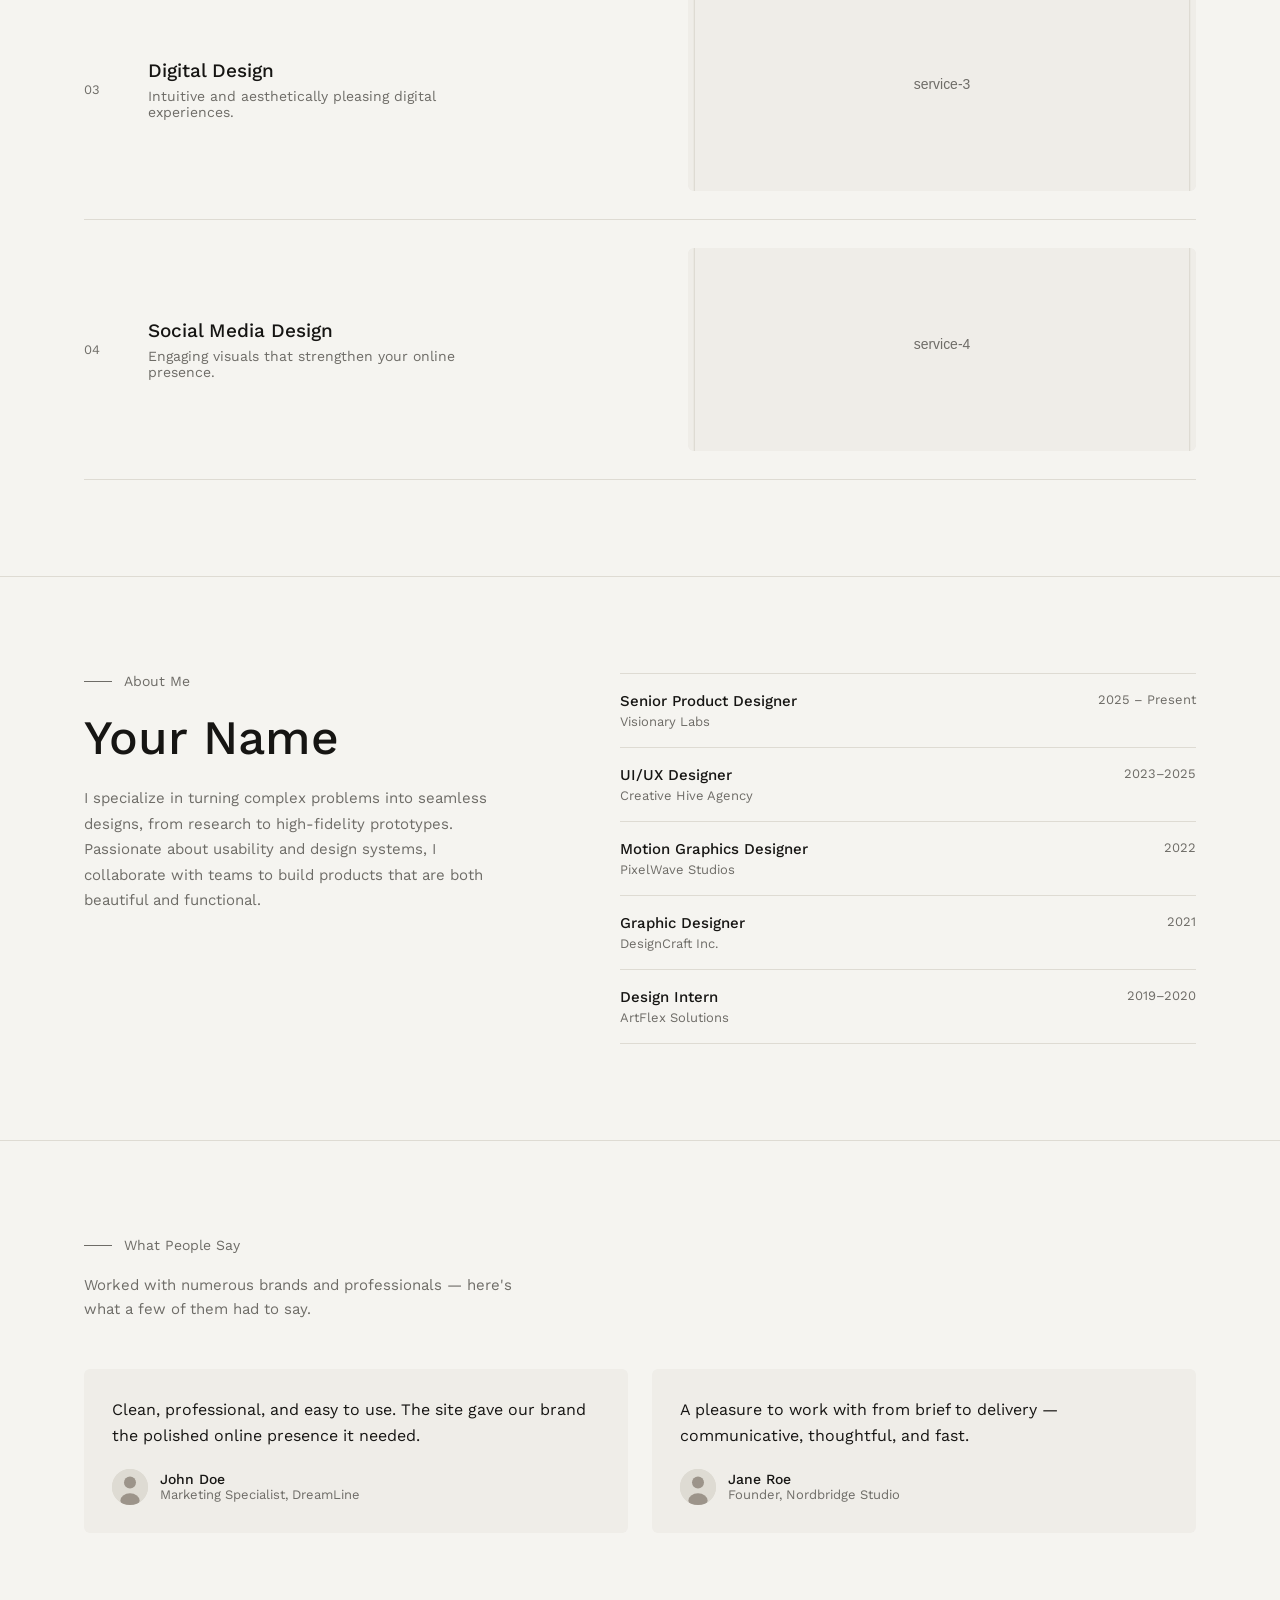
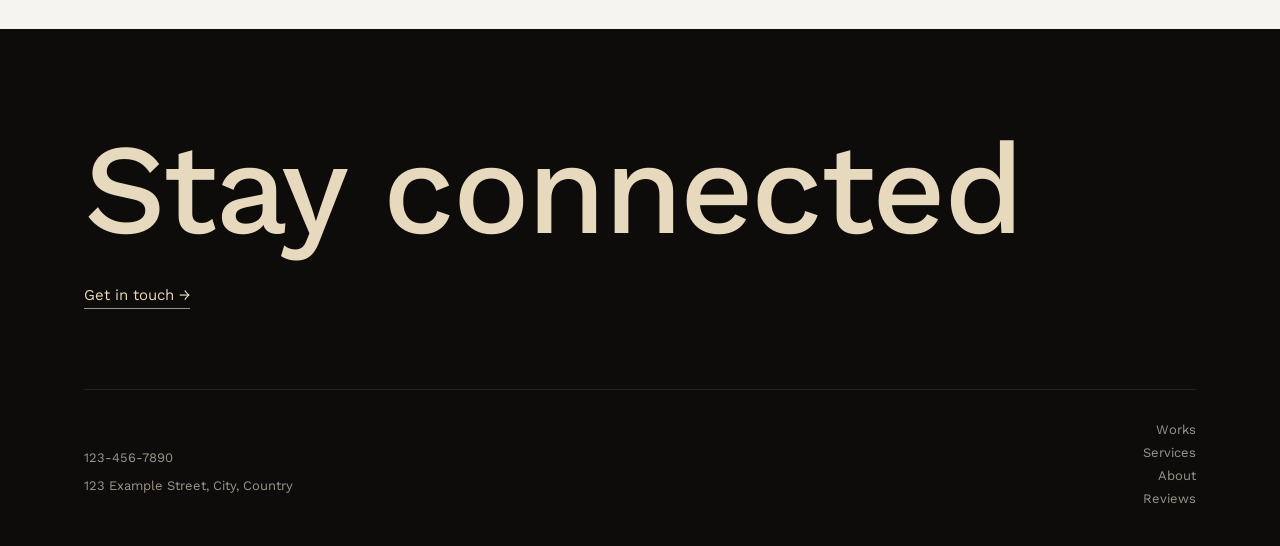
==== commit 4a3188a0: "Update index.html" ====
--- a/index.html
+++ b/index.html
@@ -30,7 +30,7 @@
   <div class="wrap">
     <div class="hero-grid">
       <div class="hero-image">
-        <img src="images/placeholders/hero-portrait.png" alt="Portrait">
+        <img src="images/placeholders/hero-portrait.svg" alt="Portrait">
       </div>
       <div class="hero-copy">
         <h1>Hi there!</h1>
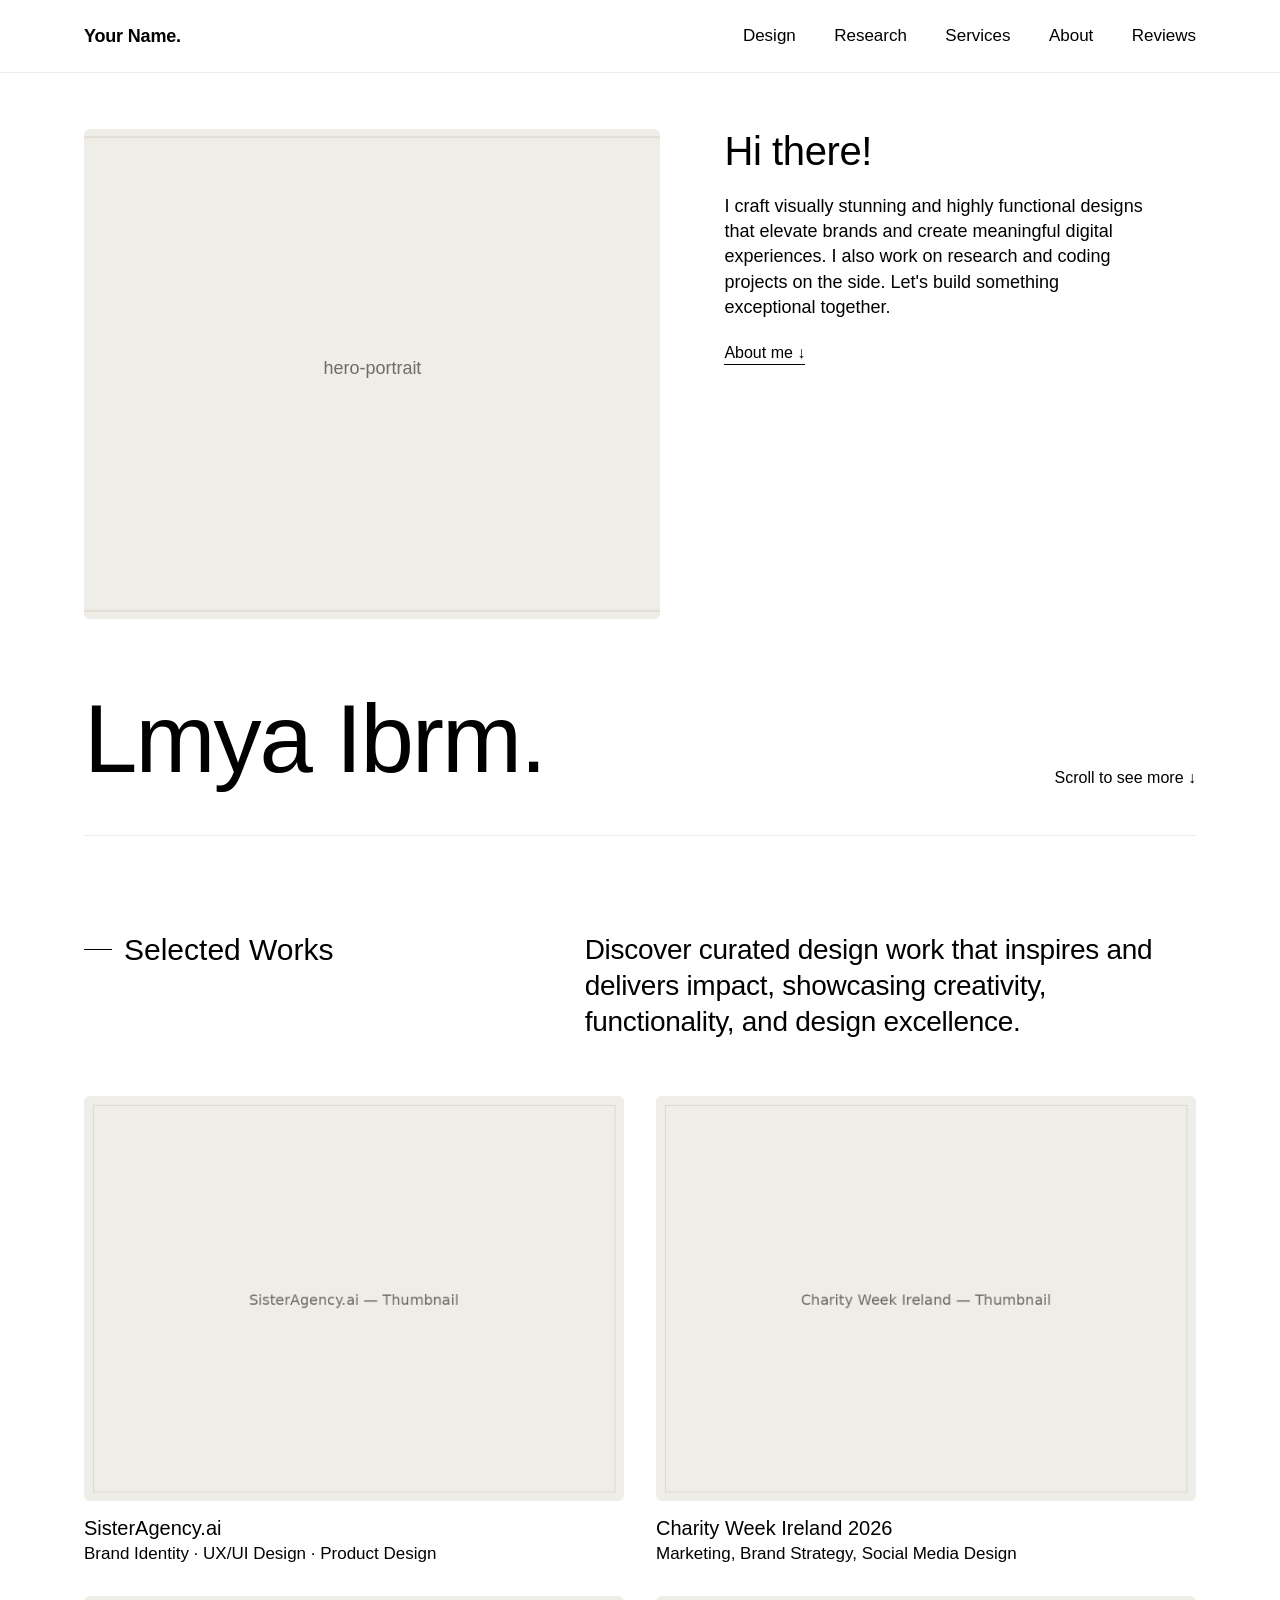
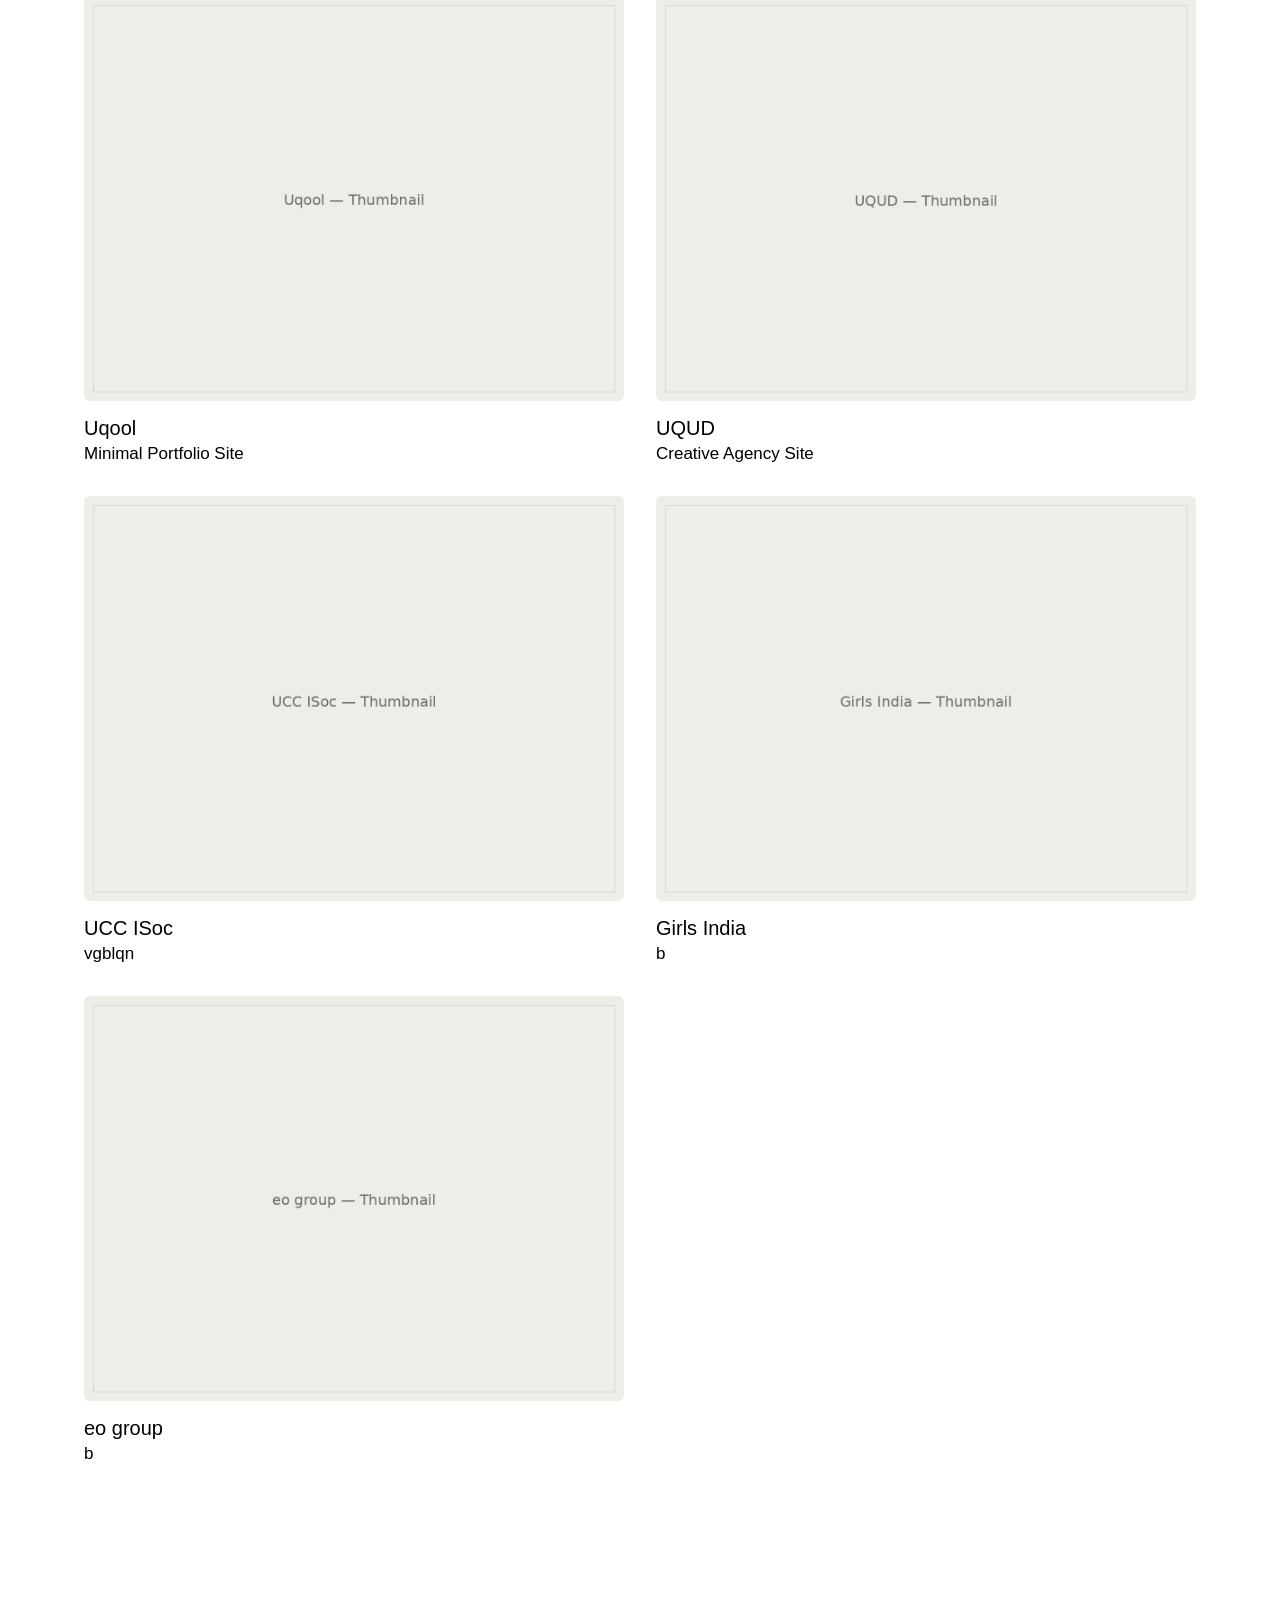
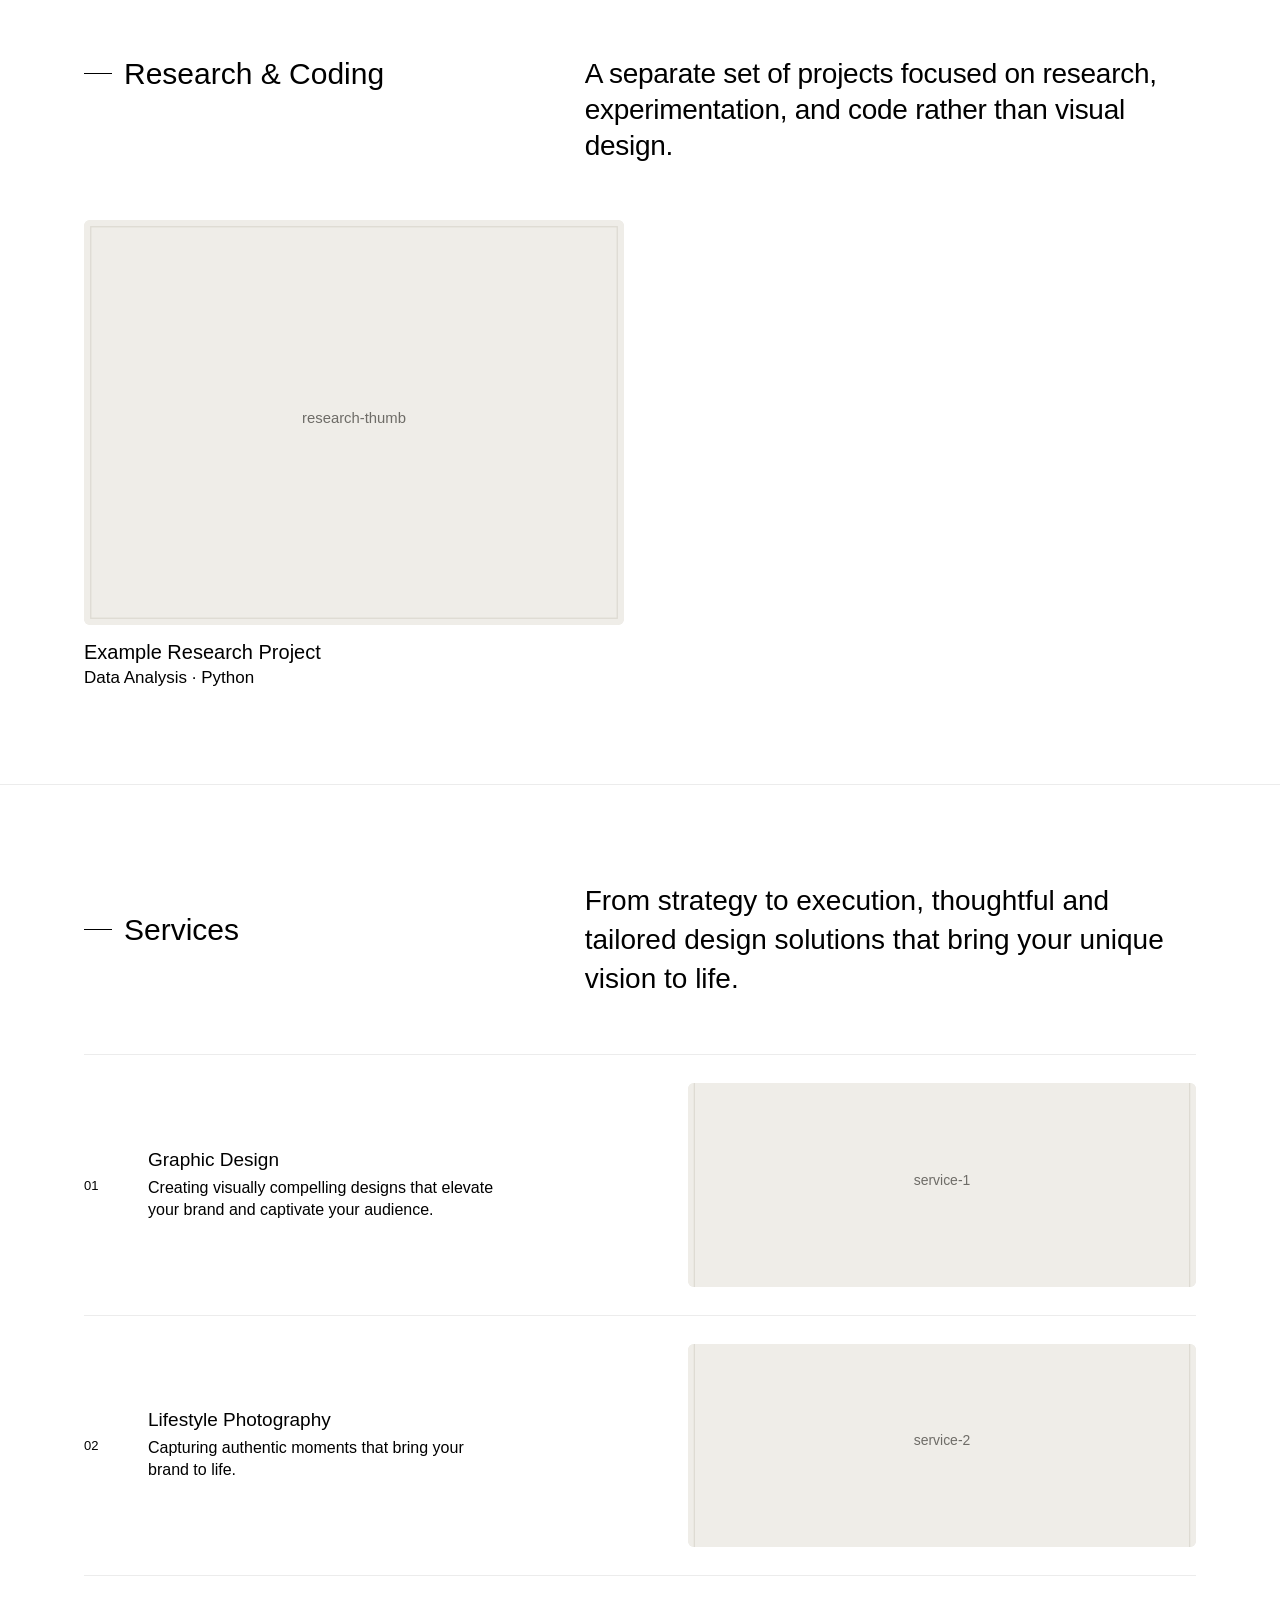
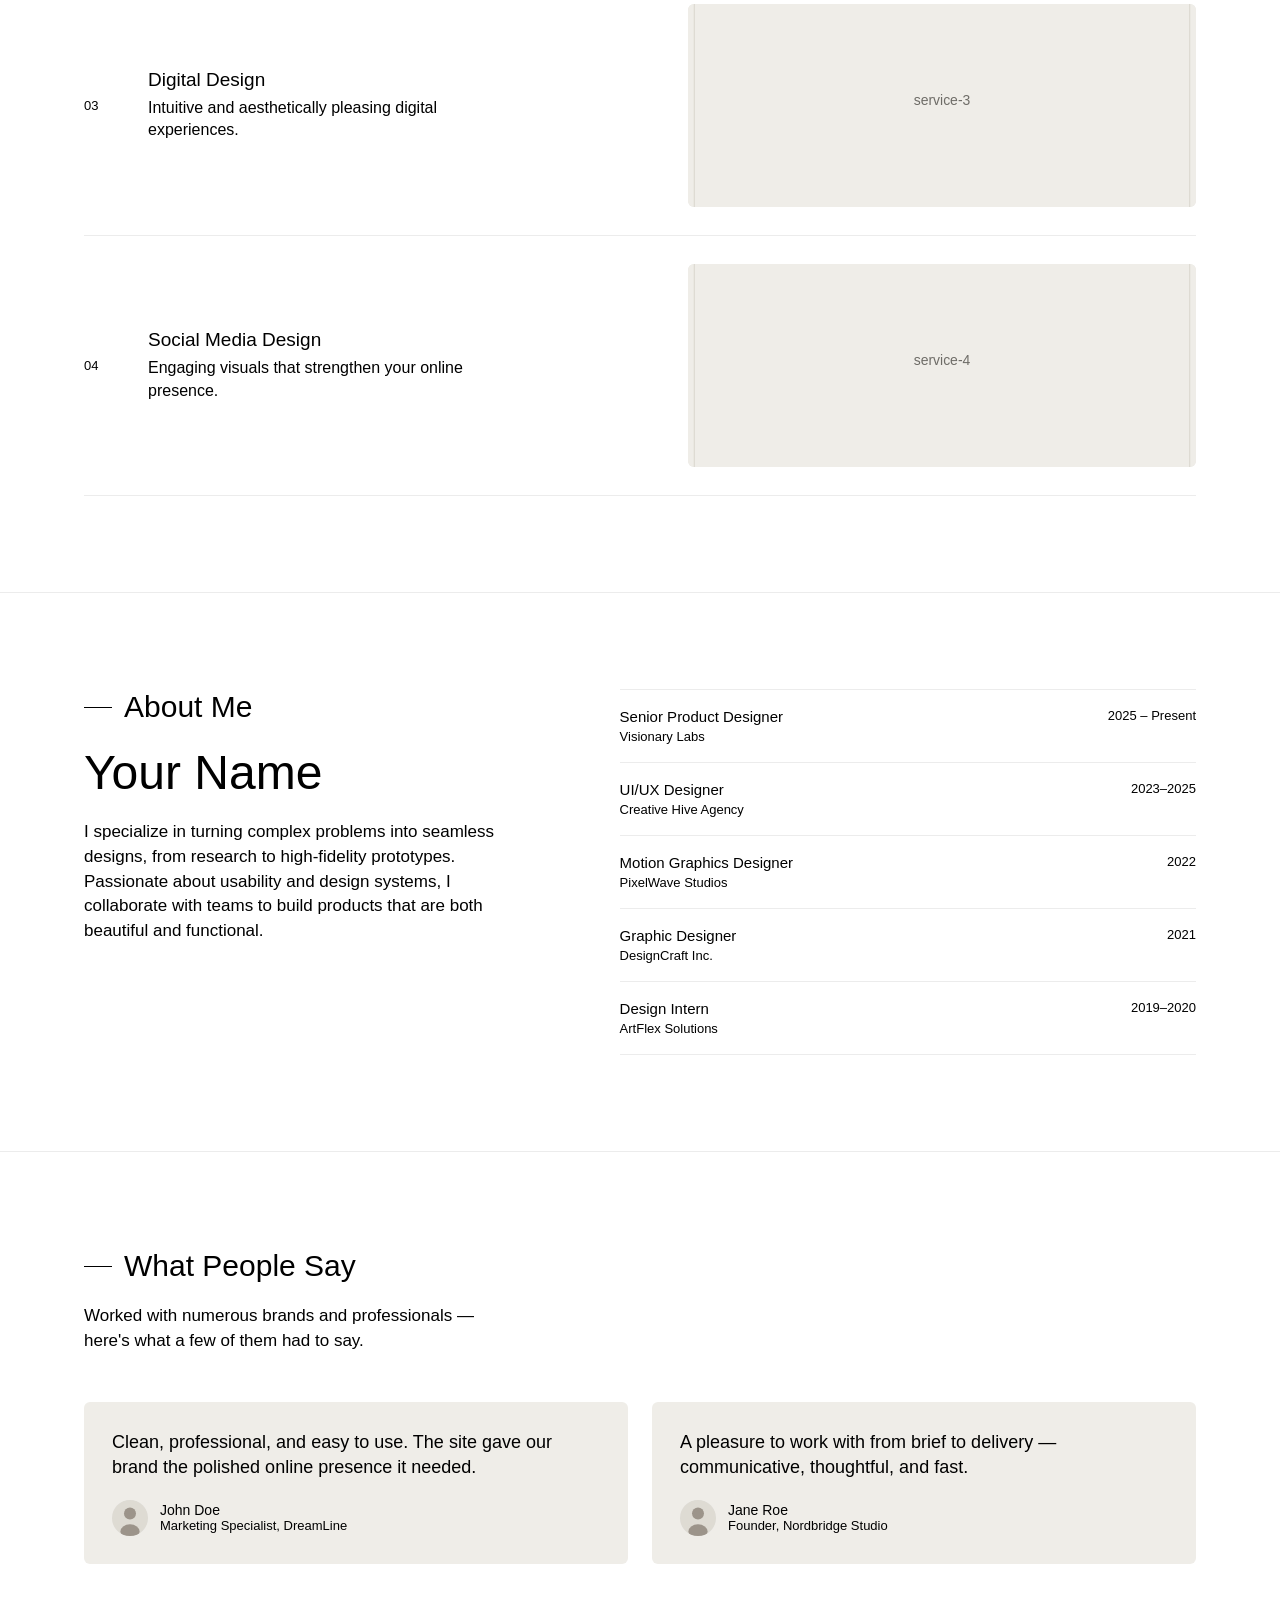
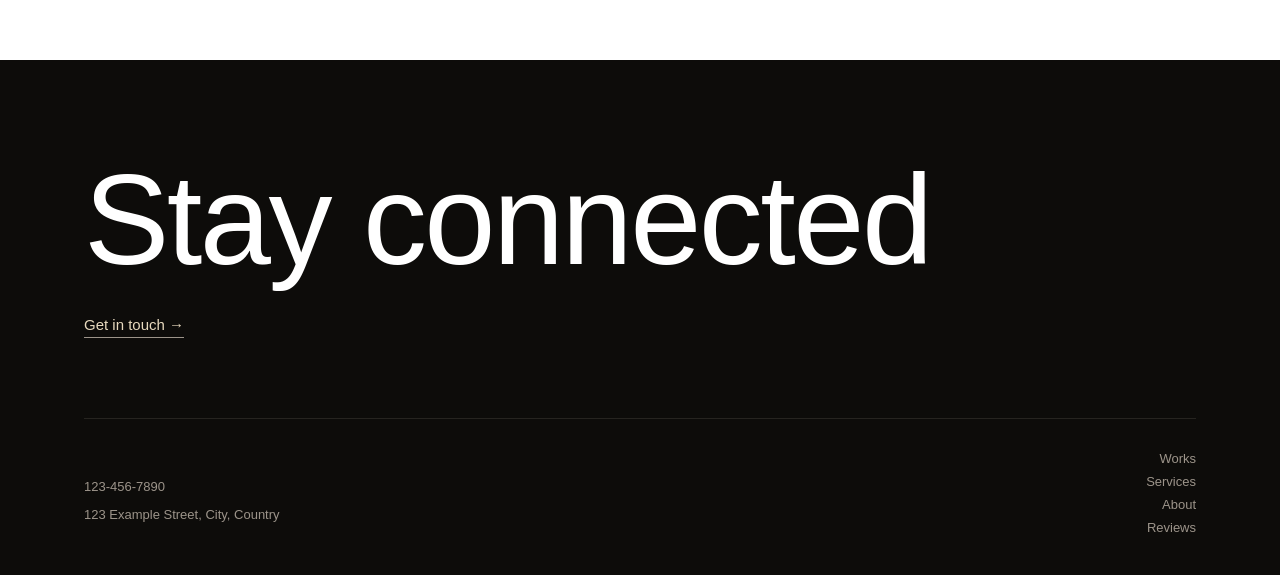
==== commit 37531837: "sisteragency" ====
--- a/index.html
+++ b/index.html
@@ -3,7 +3,7 @@
 <head>
 <meta charset="UTF-8">
 <meta name="viewport" content="width=device-width, initial-scale=1.0">
-<title>Your Name — Portfolio</title>
+<title>Lmya Ibrm. — Portfolio</title>
 <meta name="description" content="Design and research/coding portfolio.">
 <link rel="preconnect" href="https://fonts.googleapis.com">
 <link rel="preconnect" href="https://fonts.gstatic.com" crossorigin>
@@ -40,7 +40,7 @@
     </div>
 
     <div class="hero-name">
-      <h2>Your Name.</h2>
+      <h2>Lmya Ibrm.</h2>
       <span class="scroll-hint">Scroll to see more ↓</span>
     </div>
   </div>
--- a/css/style.css
+++ b/css/style.css
@@ -2,12 +2,12 @@
    TOKENS
    ============================================ */
 :root {
-  --bg: #F5F4F0;
+  --bg: #FFFFFF;
   --bg-alt: #EFEDE8;
-  --text: #161513;
-  --text-soft: #6E6C67;
+  --text: #000000;
+  --text-soft: #000000;
   --accent: #FF4B1F;
-  --line: #DEDBD3;
+  --line: #ECECEC;
   --footer-bg: #0D0C0A;
   --footer-text: #E7D9BE;
   --footer-text-soft: #9C948A;
@@ -16,6 +16,23 @@
   --gutter: clamp(24px, 5vw, 64px);
 }
 
+@font-face {
+  font-family: 'InterDisplay';
+  src: url('fonts/InterDisplay-Regular.woff') format('woff');
+  font-weight: 400;
+  font-style: normal;
+  font-display: swap;
+}
+
+/* Kept available for the one deliberate bold moment (work-details title) */
+@font-face {
+  font-family: 'InterDisplay';
+  src: url('fonts/InterDisplay-SemiBold.woff') format('woff');
+  font-weight: 600;
+  font-style: normal;
+  font-display: swap;
+}
+
 * { box-sizing: border-box; }
 html { scroll-behavior: smooth; }
 
@@ -23,9 +40,13 @@
   margin: 0;
   background: var(--bg);
   color: var(--text);
-  font-family: "Work Sans", -apple-system, sans-serif;
+  font-family: 'InterDisplay', sans-serif;
+  font-weight: 300;
+}
+
+h1, h2, h3, h4, h5, h6 {
   font-weight: 400;
-  -webkit-font-smoothing: antialiased;
+  color: var(--text);
 }
 
 img { max-width: 100%; display: block; }
@@ -44,7 +65,7 @@
   position: sticky;
   top: 0;
   z-index: 50;
-  background: rgba(245, 244, 240, 0.88);
+  background: rgba(255, 255, 255, 0.9);
   backdrop-filter: blur(8px);
   border-bottom: 1px solid var(--line);
 }
@@ -68,7 +89,7 @@
   list-style: none;
   margin: 0;
   padding: 0;
-  font-size: 14px;
+  font-size: 17px;
   font-weight: 400;
   color: var(--text-soft);
 }
@@ -113,7 +134,8 @@
   align-items: center;
   gap: 12px;
   color: var(--text-soft);
-  font-size: 14px;
+  font-size: 30px;
+  line-height: 36px;
   margin-bottom: 20px;
 }
 .section-label::before {
@@ -153,8 +175,8 @@
 }
 
 .hero-copy p {
-  font-size: 16px;
-  line-height: 1.6;
+  font-size: 18px;
+  line-height: 1.4;
   color: var(--text-soft);
   max-width: 42ch;
   margin: 0 0 24px;
@@ -164,7 +186,7 @@
   display: inline-flex;
   align-items: center;
   gap: 8px;
-  font-size: 14px;
+  font-size: 16px;
   font-weight: 500;
   border-bottom: 1px solid var(--text);
   padding-bottom: 2px;
@@ -188,7 +210,7 @@
 }
 
 .hero-name .scroll-hint {
-  font-size: 13px;
+  font-size: 16px;
   color: var(--text-soft);
   white-space: nowrap;
 }
@@ -216,7 +238,7 @@
 .works-head p {
   font-size: clamp(20px, 2.4vw, 28px);
   font-weight: 400;
-  line-height: 1.4;
+  line-height: 36px;
   margin: 0;
   letter-spacing: -0.01em;
 }
@@ -250,12 +272,12 @@
 }
 
 .work-title {
+  font-size: 20px;
+  font-weight: 500;
+  margin: 0 0 4px;
+}
+.work-meta {
   font-size: 17px;
-  font-weight: 500;
-  margin: 0 0 4px;
-}
-.work-meta {
-  font-size: 14px;
   color: var(--text-soft);
   margin: 0;
 }
@@ -295,7 +317,7 @@
 
 .service-index { font-size: 13px; color: var(--text-soft); }
 .service-title { font-size: 19px; font-weight: 500; margin: 0 0 6px; }
-.service-desc { font-size: 14px; color: var(--text-soft); margin: 0; max-width: 40ch; }
+.service-desc { font-size: 16px; line-height: 1.4; color: var(--text-soft); margin: 0; max-width: 40ch; }
 .service-thumb {
   aspect-ratio: 5 / 2;
   border-radius: var(--radius);
@@ -322,7 +344,7 @@
 }
 
 .about-name { font-size: clamp(32px, 4vw, 48px); font-weight: 500; margin: 0 0 20px; }
-.about-bio { font-size: 15px; line-height: 1.7; color: var(--text-soft); max-width: 46ch; }
+.about-bio { font-size: 17px; line-height: 1.45; color: var(--text-soft); max-width: 46ch; }
 
 .timeline-row {
   display: flex;
@@ -345,7 +367,7 @@
    ============================================ */
 .testimonials { padding: 96px 0; border-top: 1px solid var(--line); }
 .testimonials-head { max-width: 46ch; margin-bottom: 48px; }
-.testimonials-head p { color: var(--text-soft); font-size: 15px; line-height: 1.6; }
+.testimonials-head p { color: var(--text-soft); font-size: 17px; line-height: 1.45; }
 
 .testi-grid {
   display: grid;
@@ -357,7 +379,7 @@
   border-radius: var(--radius);
   padding: 28px;
 }
-.testi-quote { font-size: 16px; line-height: 1.6; margin: 0 0 20px; }
+.testi-quote { font-size: 18px; line-height: 1.4; margin: 0 0 20px; }
 .testi-person { display: flex; align-items: center; gap: 12px; }
 .testi-avatar {
   width: 36px; height: 36px; border-radius: 50%;
@@ -386,6 +408,7 @@
   margin: 0 0 32px;
   letter-spacing: -0.02em;
   line-height: 1;
+  color: #FFFFFF;
 }
 
 .footer-cta {
@@ -440,14 +463,31 @@
   border-bottom: 1px solid var(--line);
 }
 
-.project-title { font-size: clamp(32px, 5vw, 52px); font-weight: 500; margin: 0 0 16px; letter-spacing: -0.01em; }
+.project-title {
+  font-size: clamp(36px, 6vw, 64px);
+  font-weight: 500;
+  line-height: 1.2;
+  margin: 0 0 16px;
+  letter-spacing: -0.01em;
+  color: #000000;
+}
+
+.project-intro {
+  font-size: 16px;
+  font-weight: 200;
+  line-height: 1.375;
+  color: rgb(0,0,0);
+  max-width: 52ch;
+  margin: 0 0 16px;
+}
 
 .project-live {
   display: inline-flex;
   align-items: center;
   gap: 8px;
-  font-size: 14px;
-  color: var(--text-soft);
+  font-weight: 200;
+  font-size: 17px;
+  color: rgb(109,109,109);
 }
 .project-live:hover { color: var(--text); }
 
@@ -457,8 +497,20 @@
   gap: 20px 16px;
   margin: 0;
 }
-.project-meta dt { font-size: 12px; color: var(--text-soft); margin-bottom: 4px; }
-.project-meta dd { font-size: 14px; font-weight: 500; margin: 0; }
+.project-meta dt {
+  font-size: 17px;
+  font-weight: 200;
+  line-height: 5px;
+  color: rgb(109, 109, 109);
+  margin: 0 0 20px;
+}
+.project-meta dd {
+  font-size: 16px;
+  font-weight: 400;
+  line-height: 1.375;
+  color: #000000;
+  margin: 0;
+}
 
 @media (max-width: 760px) {
   .project-header-grid { grid-template-columns: 1fr; }
@@ -479,10 +531,25 @@
   padding: 48px 0;
   border-top: 1px solid var(--line);
 }
+.details-title {
+  font-size: 30px;
+  color: rgb(0, 0, 0);
+  line-height: 36px;
+  margin: 0 0 20px;
+  letter-spacing: -0.01em;
+}
+.project-details h3 {
+  font-size: 22px;
+  font-weight: 500;
+  line-height: 1.409;
+  color: #000000;
+  margin: 0 0 12px;
+}
 .project-details p {
-  font-size: 15px;
-  line-height: 1.75;
-  color: var(--text-soft);
+  font-size: 16px;
+  font-weight: 200;
+  line-height: 21px;
+  color: #000000;
   margin: 0 0 20px;
 }
 .project-details p:last-child { margin-bottom: 0; }
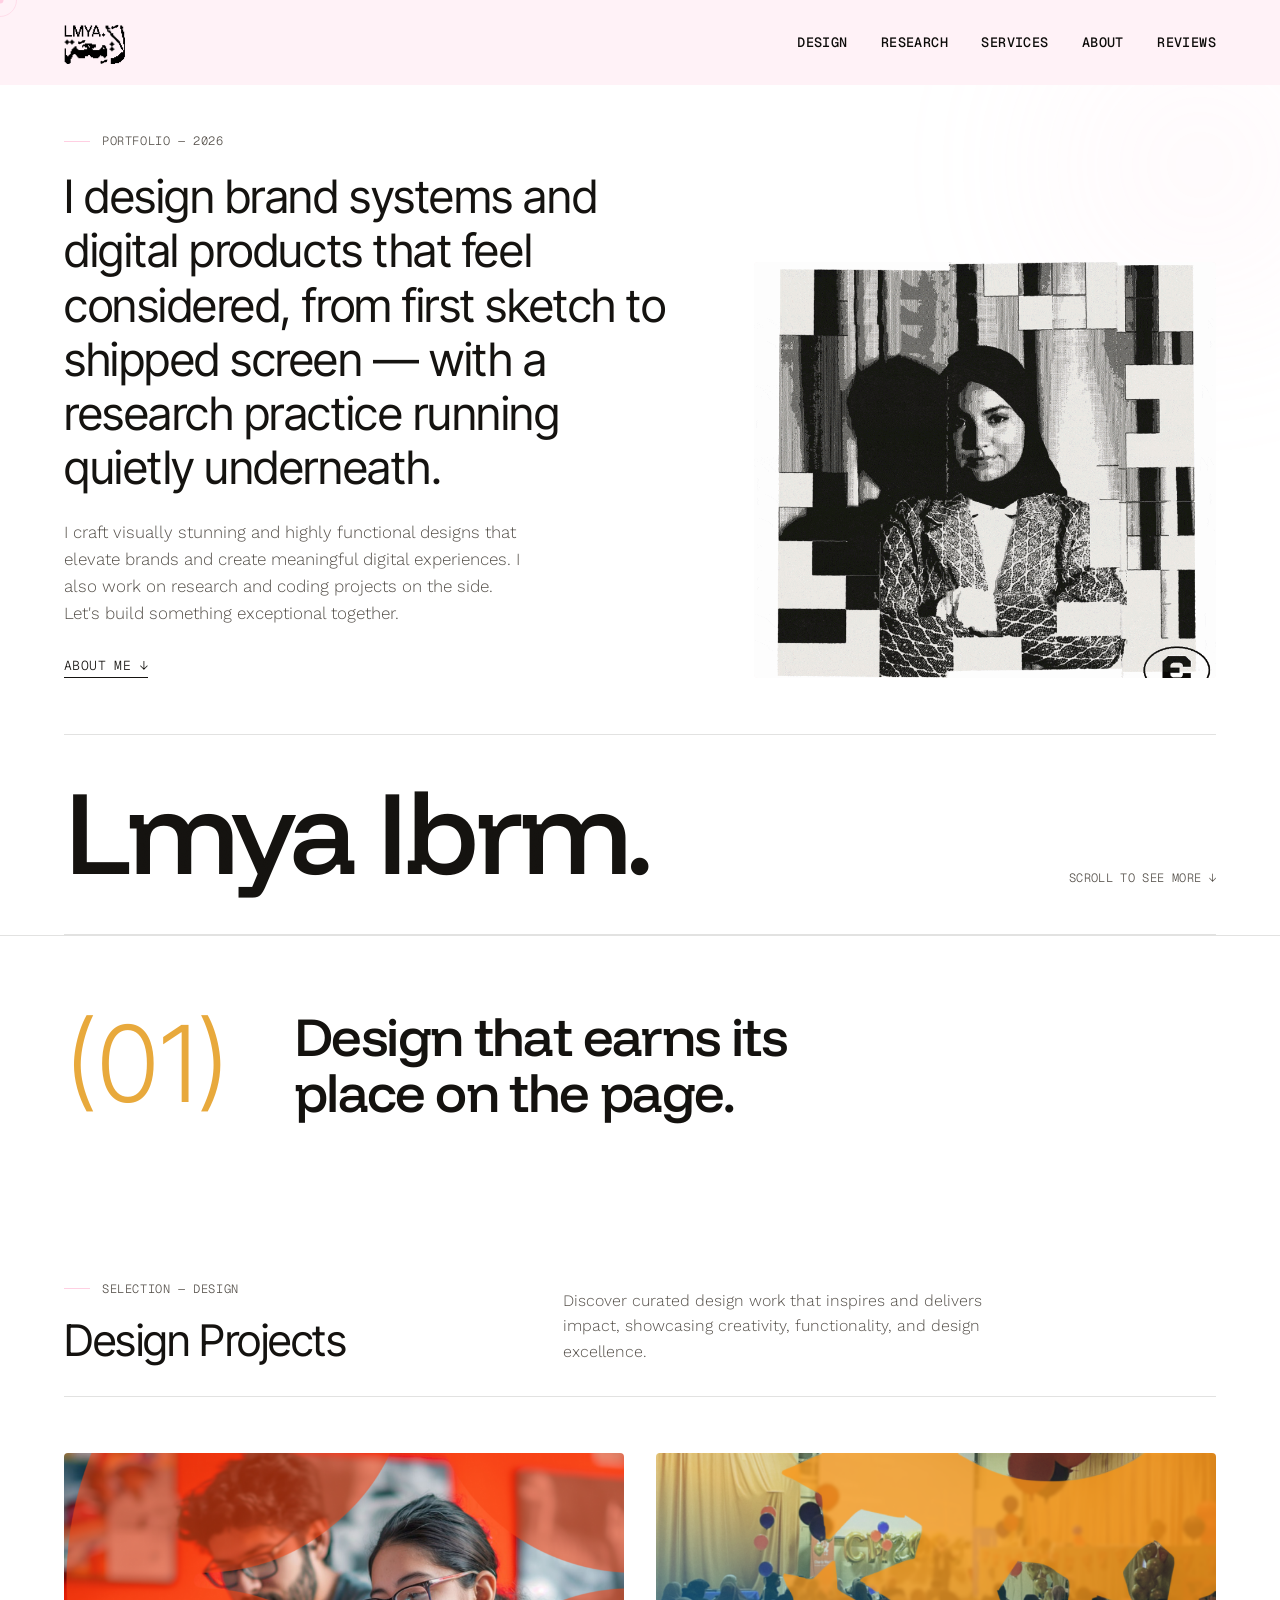
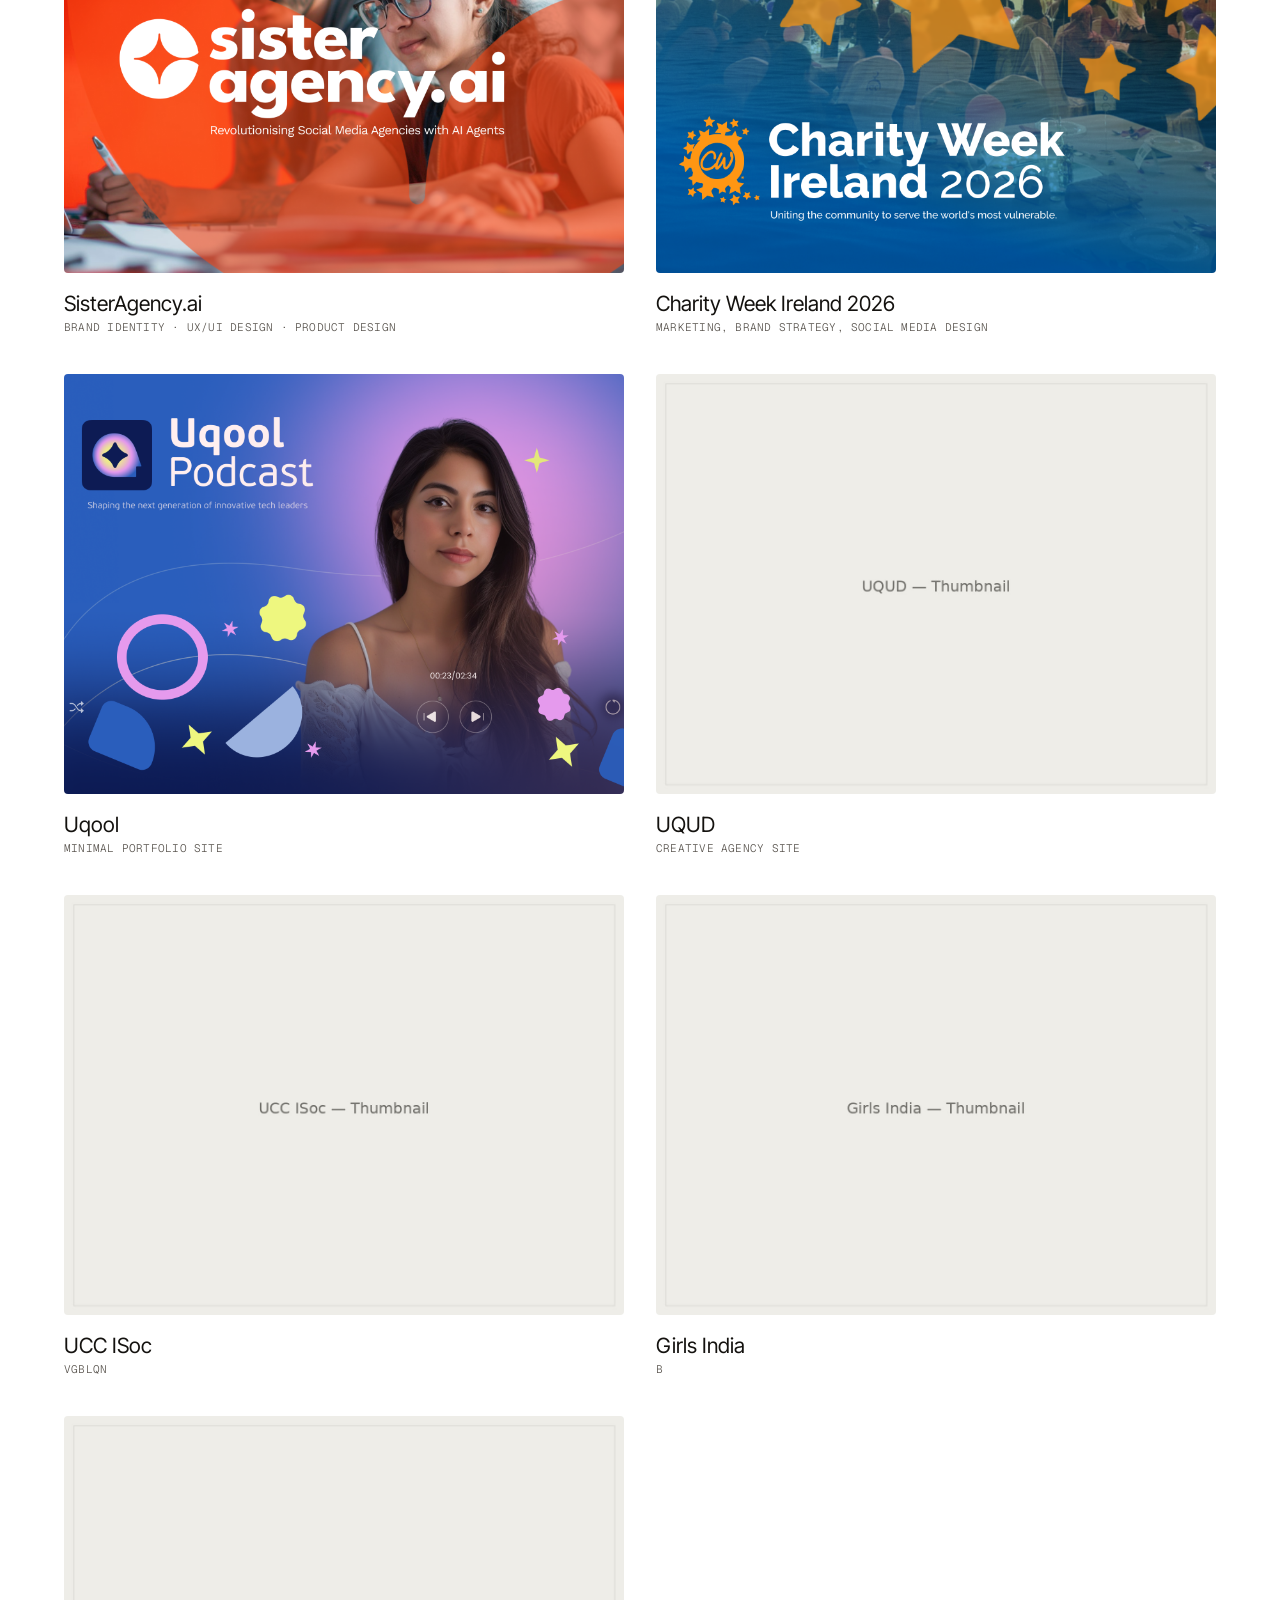
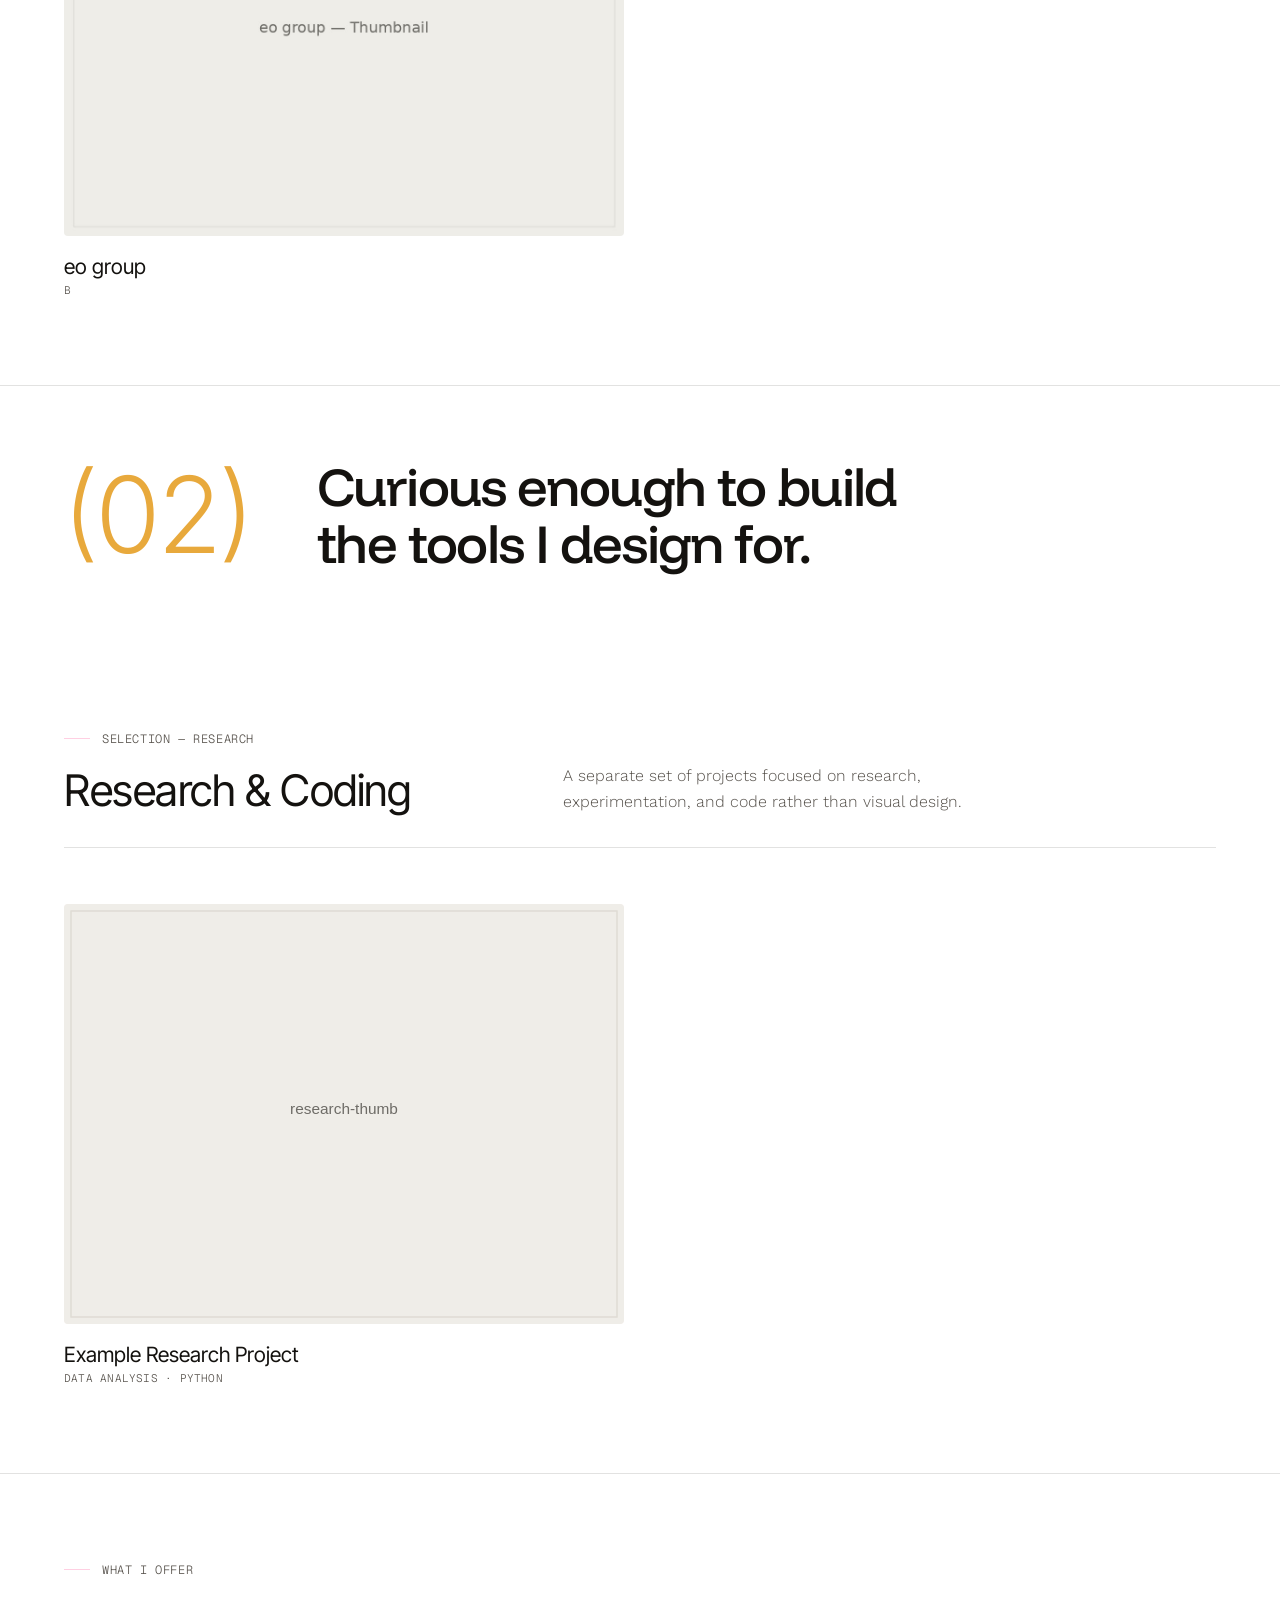
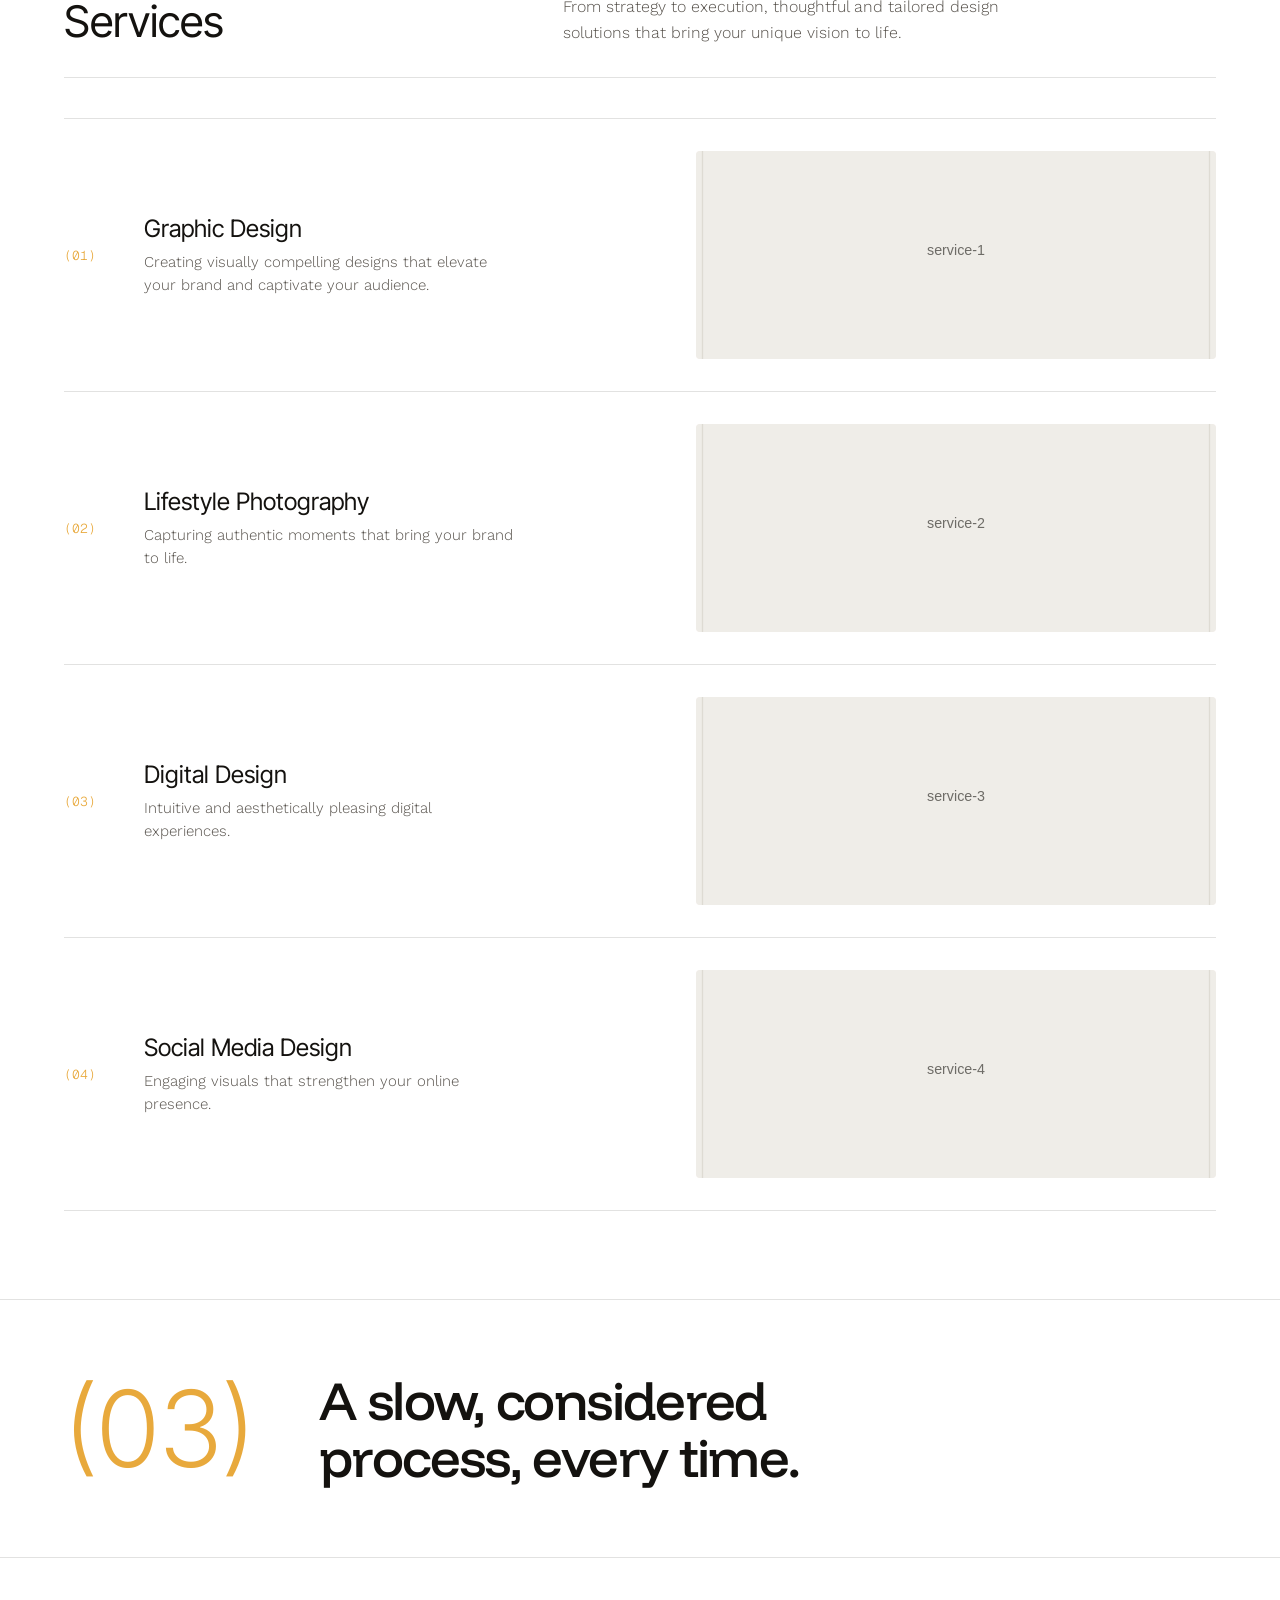
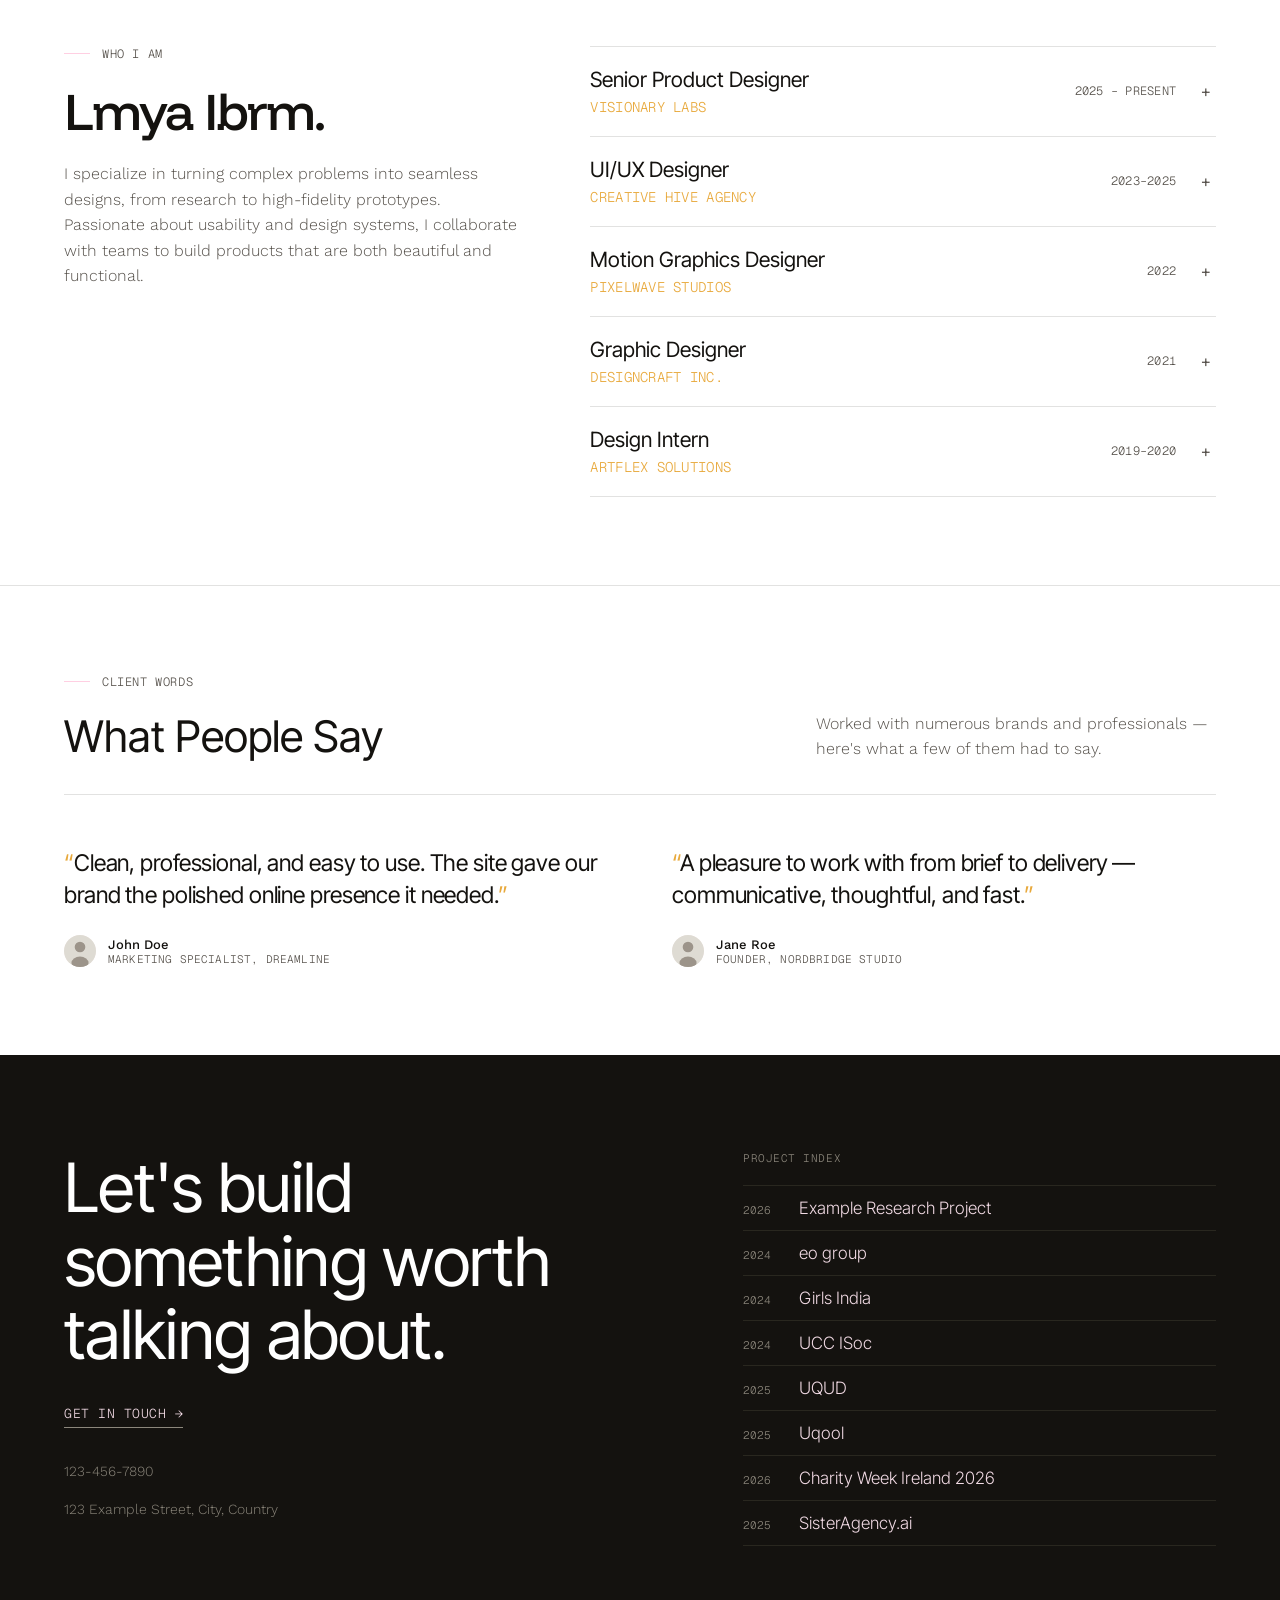
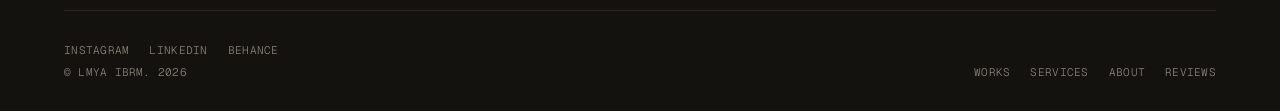
==== commit 87c9e9cf: "new site layout" ====
--- a/index.html
+++ b/index.html
@@ -3,18 +3,25 @@
 <head>
 <meta charset="UTF-8">
 <meta name="viewport" content="width=device-width, initial-scale=1.0">
-<title>Lmya Ibrm. — Portfolio</title>
-<meta name="description" content="Design and research/coding portfolio.">
+<title>Lmya Ibrm. — Design Portfolio</title>
+<meta name="description" content="Design, brand, and research/coding portfolio of Lmya Ibrm.">
 <link rel="preconnect" href="https://fonts.googleapis.com">
 <link rel="preconnect" href="https://fonts.gstatic.com" crossorigin>
-<link href="https://fonts.googleapis.com/css2?family=Work+Sans:wght@300;400;500;600;700&display=swap" rel="stylesheet">
+<link href="https://fonts.googleapis.com/css2?family=Inter+Tight:ital,wght@0,400;0,500;1,400&family=Work+Sans:wght@300;400;500;600&family=Geist+Mono:wght@400;700&family=Funnel+Display:wght@500;600&display=swap" rel="stylesheet">
 <link rel="stylesheet" href="css/style.css">
 </head>
 <body>
 
+<div class="grain-overlay"></div>
+<div class="scroll-progress" id="scroll-progress"></div>
+<div class="cursor-ring" id="cursor-ring"></div>
+<div class="cursor-dot" id="cursor-dot"></div>
+
 <nav class="nav">
   <div class="wrap">
-    <div class="nav-logo">Your Name.</div>
+    <a href="index.html" class="nav-logo">
+      <img src="images/logo.png" alt="Lmya Ibrm.">
+    </a>
     <button class="nav-toggle" aria-label="Toggle menu">☰</button>
     <ul class="nav-links">
       <li><a href="#design-works">Design</a></li>
@@ -29,13 +36,14 @@
 <header class="hero">
   <div class="wrap">
     <div class="hero-grid">
-      <div class="hero-image">
-        <img src="images/placeholders/hero-portrait.svg" alt="Portrait">
-      </div>
       <div class="hero-copy">
-        <h1>Hi there!</h1>
+        <div class="eyebrow">Portfolio — 2026</div>
+        <h1>I design brand systems and digital products that feel considered, from first sketch to shipped screen — with a research practice running quietly underneath.</h1>
         <p>I craft visually stunning and highly functional designs that elevate brands and create meaningful digital experiences. I also work on research and coding projects on the side. Let's build something exceptional together.</p>
         <a class="link-arrow" href="#about">About me ↓</a>
+      </div>
+      <div class="hero-image">
+        <img src="images/placeholders/hero-portrait.gif" alt="Portrait">
       </div>
     </div>
 
@@ -46,20 +54,40 @@
   </div>
 </header>
 
+<section class="manifesto">
+  <div class="wrap">
+    <span class="manifesto-num">(01)</span>
+    <p class="manifesto-text">Design that earns its place on the page.</p>
+  </div>
+</section>
+
 <section class="works" id="design-works">
   <div class="wrap">
     <div class="works-head">
-      <div class="section-label">Selected Works</div>
+      <div>
+        <div class="eyebrow">Selection — Design</div>
+        <h2>Design Projects</h2>
+      </div>
       <p>Discover curated design work that inspires and delivers impact, showcasing creativity, functionality, and design excellence.</p>
     </div>
     <div class="works-grid" id="design-works-grid"></div>
   </div>
 </section>
 
+<section class="manifesto">
+  <div class="wrap">
+    <span class="manifesto-num">(02)</span>
+    <p class="manifesto-text">Curious enough to build the tools I design for.</p>
+  </div>
+</section>
+
 <section class="works" id="research-works">
   <div class="wrap">
     <div class="works-head">
-      <div class="section-label">Research &amp; Coding</div>
+      <div>
+        <div class="eyebrow">Selection — Research</div>
+        <h2>Research &amp; Coding</h2>
+      </div>
       <p>A separate set of projects focused on research, experimentation, and code rather than visual design.</p>
     </div>
     <div class="works-grid" id="research-works-grid"></div>
@@ -69,12 +97,15 @@
 <section class="services" id="services">
   <div class="wrap">
     <div class="services-head">
-      <div class="section-label">Services</div>
+      <div>
+        <div class="eyebrow">What I Offer</div>
+        <h2>Services</h2>
+      </div>
       <p>From strategy to execution, thoughtful and tailored design solutions that bring your unique vision to life.</p>
     </div>
 
     <div class="service-row">
-      <span class="service-index">01</span>
+      <span class="service-index">(01)</span>
       <div>
         <p class="service-title">Graphic Design</p>
         <p class="service-desc">Creating visually compelling designs that elevate your brand and captivate your audience.</p>
@@ -83,7 +114,7 @@
     </div>
 
     <div class="service-row">
-      <span class="service-index">02</span>
+      <span class="service-index">(02)</span>
       <div>
         <p class="service-title">Lifestyle Photography</p>
         <p class="service-desc">Capturing authentic moments that bring your brand to life.</p>
@@ -92,7 +123,7 @@
     </div>
 
     <div class="service-row">
-      <span class="service-index">03</span>
+      <span class="service-index">(03)</span>
       <div>
         <p class="service-title">Digital Design</p>
         <p class="service-desc">Intuitive and aesthetically pleasing digital experiences.</p>
@@ -101,43 +132,75 @@
     </div>
 
     <div class="service-row">
-      <span class="service-index">04</span>
+      <span class="service-index">(04)</span>
       <div>
         <p class="service-title">Social Media Design</p>
         <p class="service-desc">Engaging visuals that strengthen your online presence.</p>
       </div>
       <div class="service-thumb"><img src="images/placeholders/service-4.svg" alt=""></div>
     </div>
+  </div>
+</section>
+
+<section class="manifesto">
+  <div class="wrap">
+    <span class="manifesto-num">(03)</span>
+    <p class="manifesto-text">A slow, considered process, every time.</p>
   </div>
 </section>
 
 <section class="about" id="about">
   <div class="wrap about-grid">
     <div>
-      <div class="section-label">About Me</div>
-      <h2 class="about-name">Your Name</h2>
+      <div class="eyebrow">Who I Am</div>
+      <h2 class="about-name">Lmya Ibrm.</h2>
       <p class="about-bio">I specialize in turning complex problems into seamless designs, from research to high-fidelity prototypes. Passionate about usability and design systems, I collaborate with teams to build products that are both beautiful and functional.</p>
     </div>
-    <div>
-      <div class="timeline-row">
-        <div><p class="timeline-role">Senior Product Designer</p><p class="timeline-org">Visionary Labs</p></div>
-        <span class="timeline-year">2025 – Present</span>
-      </div>
-      <div class="timeline-row">
-        <div><p class="timeline-role">UI/UX Designer</p><p class="timeline-org">Creative Hive Agency</p></div>
-        <span class="timeline-year">2023–2025</span>
-      </div>
-      <div class="timeline-row">
-        <div><p class="timeline-role">Motion Graphics Designer</p><p class="timeline-org">PixelWave Studios</p></div>
-        <span class="timeline-year">2022</span>
-      </div>
-      <div class="timeline-row">
-        <div><p class="timeline-role">Graphic Designer</p><p class="timeline-org">DesignCraft Inc.</p></div>
-        <span class="timeline-year">2021</span>
-      </div>
-      <div class="timeline-row">
-        <div><p class="timeline-role">Design Intern</p><p class="timeline-org">ArtFlex Solutions</p></div>
-        <span class="timeline-year">2019–2020</span>
+    <div class="timeline">
+      <div class="timeline-row">
+        <div class="timeline-row-head">
+          <div><p class="timeline-role">Senior Product Designer</p><p class="timeline-org">Visionary Labs</p></div>
+          <div class="timeline-right"><span class="timeline-year">2025 – Present</span><span class="timeline-toggle">+</span></div>
+        </div>
+        <div class="timeline-desc">
+          <p>Leading end-to-end product design across the platform, from early discovery through to shipped UI, while mentoring two junior designers and helping set the team's design system standards.</p>
+        </div>
+      </div>
+      <div class="timeline-row">
+        <div class="timeline-row-head">
+          <div><p class="timeline-role">UI/UX Designer</p><p class="timeline-org">Creative Hive Agency</p></div>
+          <div class="timeline-right"><span class="timeline-year">2023–2025</span><span class="timeline-toggle">+</span></div>
+        </div>
+        <div class="timeline-desc">
+          <p>Designed interfaces and user flows for a range of client products, working closely with researchers and engineers to turn early concepts into polished, tested experiences.</p>
+        </div>
+      </div>
+      <div class="timeline-row">
+        <div class="timeline-row-head">
+          <div><p class="timeline-role">Motion Graphics Designer</p><p class="timeline-org">PixelWave Studios</p></div>
+          <div class="timeline-right"><span class="timeline-year">2022</span><span class="timeline-toggle">+</span></div>
+        </div>
+        <div class="timeline-desc">
+          <p>Created dynamic animations and visual effects for marketing campaigns, product demos, and brand storytelling. Developed engaging motion designs that enhanced user interaction and improved content engagement across digital platforms.</p>
+        </div>
+      </div>
+      <div class="timeline-row">
+        <div class="timeline-row-head">
+          <div><p class="timeline-role">Graphic Designer</p><p class="timeline-org">DesignCraft Inc.</p></div>
+          <div class="timeline-right"><span class="timeline-year">2021</span><span class="timeline-toggle">+</span></div>
+        </div>
+        <div class="timeline-desc">
+          <p>Designed branding, marketing materials, and digital assets for various platforms, ensuring strong visual consistency. Worked on print and digital media, including social media graphics, advertisements, and packaging design.</p>
+        </div>
+      </div>
+      <div class="timeline-row">
+        <div class="timeline-row-head">
+          <div><p class="timeline-role">Design Intern</p><p class="timeline-org">ArtFlex Solutions</p></div>
+          <div class="timeline-right"><span class="timeline-year">2019–2020</span><span class="timeline-toggle">+</span></div>
+        </div>
+        <div class="timeline-desc">
+          <p>Supported the design team with everyday production work, learned the fundamentals of brand systems, and contributed to several small client projects from brief to final delivery.</p>
+        </div>
       </div>
     </div>
   </div>
@@ -146,7 +209,10 @@
 <section class="testimonials" id="reviews">
   <div class="wrap">
     <div class="testimonials-head">
-      <div class="section-label">What People Say</div>
+      <div>
+        <div class="eyebrow">Client Words</div>
+        <h2>What People Say</h2>
+      </div>
       <p>Worked with numerous brands and professionals — here's what a few of them had to say.</p>
     </div>
     <div class="testi-grid">
@@ -176,12 +242,29 @@
 
 <footer class="footer">
   <div class="wrap">
-    <h2 class="footer-title">Stay connected</h2>
-    <a class="footer-cta" href="mailto:hello@example.com">Get in touch →</a>
+    <div class="footer-top">
+      <div>
+        <h2 class="footer-title">Let's build something worth talking about.</h2>
+        <a class="footer-cta" href="mailto:hello@example.com">Get in touch →</a>
+        <div class="footer-contact-details">
+          <p>123-456-7890</p>
+          <p>123 Example Street, City, Country</p>
+        </div>
+      </div>
+      <div>
+        <div class="footer-index-label">Project Index</div>
+        <ul class="footer-index-list" id="footer-project-index"></ul>
+      </div>
+    </div>
+
     <div class="footer-bottom">
-      <div>
-        <p>123-456-7890</p>
-        <p>123 Example Street, City, Country</p>
+      <div class="footer-bottom-block">
+        <ul class="footer-socials">
+          <li><a href="#">Instagram</a></li>
+          <li><a href="#">LinkedIn</a></li>
+          <li><a href="#">Behance</a></li>
+        </ul>
+        <span class="footer-copyright">© Lmya Ibrm. 2026</span>
       </div>
       <ul class="footer-links">
         <li><a href="#design-works">Works</a></li>
@@ -195,5 +278,6 @@
 
 <script src="js/projects-data.js"></script>
 <script src="js/render.js"></script>
+<script src="js/site.js"></script>
 </body>
 </html>
--- a/css/style.css
+++ b/css/style.css
@@ -2,51 +2,51 @@
    TOKENS
    ============================================ */
 :root {
-  --bg: #FFFFFF;
-  --bg-alt: #EFEDE8;
-  --text: #000000;
-  --text-soft: #000000;
-  --accent: #FF4B1F;
-  --line: #ECECEC;
-  --footer-bg: #0D0C0A;
-  --footer-text: #E7D9BE;
-  --footer-text-soft: #9C948A;
-  --radius: 6px;
-  --max: 1240px;
-  --gutter: clamp(24px, 5vw, 64px);
-}
-
-@font-face {
-  font-family: 'InterDisplay';
-  src: url('fonts/InterDisplay-Regular.woff') format('woff');
-  font-weight: 400;
-  font-style: normal;
-  font-display: swap;
-}
-
-/* Kept available for the one deliberate bold moment (work-details title) */
-@font-face {
-  font-family: 'InterDisplay';
-  src: url('fonts/InterDisplay-SemiBold.woff') format('woff');
-  font-weight: 600;
-  font-style: normal;
-  font-display: swap;
+  --bg: #ffffff;
+  --bg-alt: #fff5f5;
+  --bg-panel: #fff1f6;
+  --bg-white: #FFFFFF;
+  --text: #14120F;
+  --text-soft: #55504A;
+  --accent: #FFCFE2;
+  --accent-deep: #e8a93c;
+  --line: rgba(20, 18, 15, 0.12);
+  --footer-bg: #14120F;
+  --footer-text: #f1dae4;
+  --footer-text-soft: #8C877C;
+  --radius: 4px;
+  --max: 1320px;
+  --gutter: clamp(24px, 5vw, 72px);
+  --font-sans: 'Work Sans', sans-serif;
+  --font-display: 'Inter Tight', sans-serif;
+  --font-mono: 'Geist Mono', monospace;
+  --font-funnel: 'Funnel Display', sans-serif;
 }
 
 * { box-sizing: border-box; }
 html { scroll-behavior: smooth; }
+
+::selection {
+  background: var(--accent);
+  color: #FFFFFF;
+}
 
 body {
   margin: 0;
   background: var(--bg);
   color: var(--text);
-  font-family: 'InterDisplay', sans-serif;
+  font-family: var(--font-sans);
   font-weight: 300;
+  cursor: none;
+}
+@media (hover: none), (pointer: coarse) {
+  body { cursor: auto; }
 }
 
 h1, h2, h3, h4, h5, h6 {
   font-weight: 400;
   color: var(--text);
+  margin: 0;
 }
 
 img { max-width: 100%; display: block; }
@@ -59,48 +59,116 @@
 }
 
 /* ============================================
+   SHARED TYPE UTILITIES
+   ============================================ */
+
+/* Small uppercase monospace label — used for nav items, eyebrows,
+   numbered index markers, meta captions. This is the "studio" voice. */
+.mono-label {
+  font-family: var(--font-mono);
+  font-size: 12px;
+  letter-spacing: 0.08em;
+  text-transform: uppercase;
+  color: var(--accent-deep);
+}
+
+/* Eyebrow row: short dash rule + mono label, sits above a headline */
+.eyebrow {
+  display: flex;
+  align-items: center;
+  gap: 12px;
+  font-family: var(--font-mono);
+  font-size: 12px;
+  letter-spacing: 0.1em;
+  text-transform: uppercase;
+  color: var(--text-soft);
+  margin-bottom: 20px;
+}
+.eyebrow::before {
+  content: "";
+  width: 26px;
+  height: 1px;
+  background: var(--accent);
+  flex-shrink: 0;
+}
+
+/* Numbered index marker, e.g. (01) — used on manifesto dividers and
+   service/section numbering throughout */
+.index-num {
+  font-family: var(--font-mono);
+  font-size: 13px;
+  color: var(--accent-deep);
+}
+
+/* ============================================
    NAV
    ============================================ */
 .nav {
   position: sticky;
   top: 0;
   z-index: 50;
-  background: rgba(255, 255, 255, 0.9);
-  backdrop-filter: blur(8px);
-  border-bottom: 1px solid var(--line);
+  background: rgba(255, 241, 246, 0.88);
+  backdrop-filter: blur(10px);
+  border-bottom: 1px solid transparent;
 }
 
 .nav .wrap {
   display: flex;
   align-items: center;
   justify-content: space-between;
-  height: 72px;
+  height: 84px;
+  gap: 24px;
 }
 
 .nav-logo {
-  font-weight: 600;
-  font-size: 18px;
-  letter-spacing: -0.01em;
+  display: flex;
+  align-items: center;
+  line-height: 1;
+}
+.nav-logo img {
+  height: 44px;
+  width: auto;
+  display: block;
 }
 
 .nav-links {
   display: flex;
-  gap: clamp(20px, 3vw, 40px);
+  gap: clamp(18px, 2.6vw, 36px);
   list-style: none;
   margin: 0;
   padding: 0;
-  font-size: 17px;
-  font-weight: 400;
-  color: var(--text-soft);
-}
-
-.nav-links a:hover { color: var(--text); }
+  font-family: var(--font-mono);
+  font-size: 13.5px;
+  font-weight: 500;
+  letter-spacing: 0.08em;
+  text-transform: uppercase;
+  color: #0B0A08;
+}
+
+.nav-links a {
+  position: relative;
+  padding-bottom: 3px;
+}
+.nav-links a::after {
+  content: "";
+  position: absolute;
+  left: 0;
+  bottom: -3px;
+  width: 100%;
+  height: 1px;
+  background: var(--accent);
+  transform: scaleX(0);
+  transform-origin: left;
+  transition: transform .3s ease;
+}
+.nav-links a:hover { color: var(--accent-deep); }
+.nav-links a:hover::after { transform: scaleX(1); }
 
 .nav-toggle {
   display: none;
   background: none;
   border: none;
-  font-size: 22px;
+  font-size: 20px;
   cursor: pointer;
   color: var(--text);
 }
@@ -108,7 +176,7 @@
 @media (max-width: 760px) {
   .nav-links {
     position: fixed;
-    inset: 72px 0 auto 0;
+    inset: 84px 0 auto 0;
     background: var(--bg);
     flex-direction: column;
     padding: 24px var(--gutter) 32px;
@@ -117,6 +185,7 @@
     opacity: 0;
     pointer-events: none;
     transition: opacity .2s ease, transform .2s ease;
+    gap: 20px !important;
   }
   .nav-links.open {
     opacity: 1;
@@ -127,40 +196,63 @@
 }
 
 /* ============================================
-   SECTION LABEL (eyebrow-style, used sparingly & only where content is a labeled group)
+   SECTION LABEL (legacy hook kept for services/about heads)
    ============================================ */
 .section-label {
+  font-family: var(--font-mono);
+  font-size: 12px;
+  letter-spacing: 0.1em;
+  text-transform: uppercase;
+  color: var(--text-soft);
   display: flex;
   align-items: center;
   gap: 12px;
-  color: var(--text-soft);
-  font-size: 30px;
-  line-height: 36px;
   margin-bottom: 20px;
 }
 .section-label::before {
   content: "";
-  width: 28px;
+  width: 26px;
   height: 1px;
-  background: var(--text-soft);
+  background: var(--accent);
 }
 
 /* ============================================
    HERO
    ============================================ */
 .hero {
-  padding: 56px 0 0;
+  padding: 48px 0 0;
+  background: var(--bg);
+  position: relative;
+  overflow: hidden;
+}
+.hero::before {
+  content: "";
+  position: absolute;
+  top: -160px;
+  right: -160px;
+  width: 480px;
+  height: 480px;
+  background: radial-gradient(circle, var(--accent) 0%, transparent 70%);
+  opacity: 0.12;
+  filter: blur(70px);
+  pointer-events: none;
+  z-index: 0;
+}
+.hero .wrap {
+  position: relative;
+  z-index: 1;
 }
 
 .hero-grid {
   display: grid;
-  grid-template-columns: 1.1fr 0.9fr;
+  grid-template-columns: 1.15fr 0.85fr;
   gap: var(--gutter);
-  align-items: start;
+  align-items: end;
+  padding-bottom: 56px;
 }
 
 .hero-image {
-  aspect-ratio: 4 / 3.4;
+  aspect-ratio: 4 / 3.6;
   background: var(--bg-alt);
   border-radius: var(--radius);
   overflow: hidden;
@@ -168,85 +260,153 @@
 .hero-image img { width: 100%; height: 100%; object-fit: cover; }
 
 .hero-copy h1 {
-  font-size: clamp(28px, 3.4vw, 40px);
-  font-weight: 500;
-  margin: 0 0 20px;
+  font-family: var(--font-display);
+  font-size: clamp(30px, 4vw, 46px);
+  font-weight: 400;
+  line-height: 1.18;
   letter-spacing: -0.01em;
+  margin: 0 0 24px;
+}
+.hero-copy h1 em {
+  font-style: italic;
+  color: var(--accent-deep);
 }
 
 .hero-copy p {
-  font-size: 18px;
-  line-height: 1.4;
-  color: var(--text-soft);
-  max-width: 42ch;
-  margin: 0 0 24px;
+  font-size: 17px;
+  line-height: 1.6;
+  color: var(--text-soft);
+  max-width: 46ch;
+  margin: 0 0 28px;
 }
 
 .link-arrow {
   display: inline-flex;
   align-items: center;
   gap: 8px;
-  font-size: 16px;
-  font-weight: 500;
+  font-family: var(--font-mono);
+  font-size: 13px;
+  letter-spacing: 0.06em;
+  text-transform: uppercase;
   border-bottom: 1px solid var(--text);
-  padding-bottom: 2px;
+  padding-bottom: 3px;
+  transition: color .25s ease, border-color .25s ease, transform .25s ease;
+}
+.link-arrow:hover {
+  color: var(--accent-deep);
+  border-color: var(--accent-deep);
+  transform: translateX(3px);
 }
 
 .hero-name {
   display: flex;
   justify-content: space-between;
   align-items: flex-end;
-  margin-top: 72px;
-  padding-bottom: 48px;
+  padding: 40px 0 48px;
+  border-top: 1px solid var(--line);
   border-bottom: 1px solid var(--line);
 }
 
 .hero-name h2 {
-  font-size: clamp(44px, 9vw, 96px);
+  font-family: var(--font-funnel);
+  font-size: clamp(48px, 10vw, 118px);
   font-weight: 500;
+  letter-spacing: -0.045em;
+  line-height: 0.94;
+}
+
+.hero-name .scroll-hint {
+  font-family: var(--font-mono);
+  font-size: 12px;
+  letter-spacing: 0.06em;
+  text-transform: uppercase;
+  color: var(--text-soft);
+  white-space: nowrap;
+}
+
+@media (max-width: 760px) {
+  .hero-grid { grid-template-columns: 1fr; align-items: start; }
+  .hero-image { order: -1; }
+  .hero-name { flex-direction: column; align-items: flex-start; gap: 16px; }
+}
+
+/* ============================================
+   MANIFESTO DIVIDERS
+   Big numbered statement bands between major
+   sections — the "(01) / (02) / (03)" rhythm.
+   ============================================ */
+.manifesto {
+  padding: 72px 0;
+  border-top: 1px solid var(--line);
+  background: var(--bg);
+}
+.manifesto .wrap {
+  display: grid;
+  grid-template-columns: auto 1fr;
+  gap: var(--gutter);
+  align-items: center;
+}
+.manifesto-num {
+  font-family: var(--font-display);
+  font-style: normal;
+  font-size: clamp(62px, 9.2vw, 106px);
+  line-height: 1;
+  color: var(--accent-deep);
+  white-space: nowrap;
+}
+.manifesto-text {
+  font-family: var(--font-funnel);
+  font-size: clamp(30px, 4.6vw, 54px);
+  font-weight: 500;
+  line-height: 1.04;
+  letter-spacing: -0.03em;
+  max-width: 20ch;
   margin: 0;
-  letter-spacing: -0.02em;
-  line-height: 1;
-}
-
-.hero-name .scroll-hint {
-  font-size: 16px;
-  color: var(--text-soft);
-  white-space: nowrap;
-}
-
+}
 @media (max-width: 760px) {
-  .hero-grid { grid-template-columns: 1fr; }
-  .hero-name { flex-direction: column; align-items: flex-start; gap: 16px; }
+  .manifesto .wrap { grid-template-columns: 1fr; gap: 16px; }
 }
 
 /* ============================================
    SELECTED WORKS
    ============================================ */
 .works {
-  padding: 96px 0;
+  padding: 88px 0;
+  background: var(--bg);
 }
 
 .works-head {
   display: grid;
-  grid-template-columns: 1fr 1.4fr;
+  grid-template-columns: 0.8fr 1.2fr;
   gap: var(--gutter);
   margin-bottom: 56px;
-  align-items: start;
+  align-items: end;
+  padding-bottom: 32px;
+  border-bottom: 1px solid var(--line);
+}
+
+.works-head h2 {
+  font-family: var(--font-display);
+  font-size: clamp(28px, 3.4vw, 44px);
+  font-weight: 400;
+  line-height: 1.1;
+  letter-spacing: -0.01em;
+  margin: 0;
 }
 
 .works-head p {
-  font-size: clamp(20px, 2.4vw, 28px);
-  font-weight: 400;
-  line-height: 36px;
+  font-size: 16px;
+  font-weight: 300;
+  line-height: 1.6;
+  color: var(--text-soft);
   margin: 0;
-  letter-spacing: -0.01em;
+  max-width: 48ch;
 }
 
 .works-grid {
   display: grid;
   grid-template-columns: 1fr 1fr;
-  gap: 32px 32px;
+  gap: 40px 32px;
 }
 
 .work-card { display: block; }
@@ -256,7 +416,7 @@
   border-radius: var(--radius);
   overflow: hidden;
   background: var(--bg-alt);
-  margin-bottom: 16px;
+  margin-bottom: 18px;
   position: relative;
 }
 .work-thumb img,
@@ -264,60 +424,83 @@
   width: 100%;
   height: 100%;
   object-fit: cover;
-  transition: transform .5s ease;
+  transition: transform .6s cubic-bezier(.22,.61,.36,1);
 }
 .work-card:hover .work-thumb img,
 .work-card:hover .work-thumb video {
-  transform: scale(1.03);
-}
-
+  transform: scale(1.04);
+}
+
+.work-title-row {
+  display: flex;
+  align-items: baseline;
+  justify-content: space-between;
+  gap: 12px;
+}
 .work-title {
-  font-size: 20px;
-  font-weight: 500;
+  font-family: var(--font-display);
+  font-size: 21px;
+  font-weight: 400;
   margin: 0 0 4px;
 }
 .work-meta {
-  font-size: 17px;
+  font-family: var(--font-mono);
+  font-size: 11px;
+  letter-spacing: 0.04em;
+  text-transform: uppercase;
   color: var(--text-soft);
   margin: 0;
 }
 
 @media (max-width: 760px) {
-  .works-head { grid-template-columns: 1fr; }
+  .works-head { grid-template-columns: 1fr; align-items: start; }
   .works-grid { grid-template-columns: 1fr; }
 }
 
 /* ============================================
    SERVICES
    ============================================ */
-.services { padding: 96px 0; border-top: 1px solid var(--line); }
+.services { padding: 88px 0; border-top: 1px solid var(--line); background: var(--bg); }
 
 .services-head {
   display: grid;
-  grid-template-columns: 1fr 1.4fr;
+  grid-template-columns: 0.8fr 1.2fr;
   gap: var(--gutter);
-  margin-bottom: 56px;
+  margin-bottom: 40px;
+  align-items: end;
+  padding-bottom: 32px;
+  border-bottom: 1px solid var(--line);
+}
+.services-head h2 {
+  font-family: var(--font-display);
+  font-size: clamp(28px, 3.4vw, 44px);
+  font-weight: 400;
+  line-height: 1.1;
 }
 .services-head p {
-  font-size: clamp(20px, 2.4vw, 28px);
-  font-weight: 400;
-  line-height: 1.4;
+  font-size: 16px;
+  font-weight: 300;
+  line-height: 1.6;
+  color: var(--text-soft);
   margin: 0;
+  max-width: 48ch;
 }
 
 .service-row {
   display: grid;
-  grid-template-columns: 32px 1fr 1fr;
+  grid-template-columns: 48px 1fr 1fr;
   gap: 32px;
   align-items: center;
-  padding: 28px 0;
+  padding: 32px 0;
   border-top: 1px solid var(--line);
-}
+  transition: background .25s ease;
+}
+.service-row:hover { background: var(--bg-panel); }
 .service-row:last-child { border-bottom: 1px solid var(--line); }
 
-.service-index { font-size: 13px; color: var(--text-soft); }
-.service-title { font-size: 19px; font-weight: 500; margin: 0 0 6px; }
-.service-desc { font-size: 16px; line-height: 1.4; color: var(--text-soft); margin: 0; max-width: 40ch; }
+.service-index { font-family: var(--font-mono); font-size: 13px; color: var(--accent-deep); }
+.service-title { font-family: var(--font-display); font-size: 24px; font-weight: 400; margin: 0 0 8px; }
+.service-desc { font-size: 15px; line-height: 1.5; color: var(--text-soft); margin: 0; max-width: 42ch; }
 .service-thumb {
   aspect-ratio: 5 / 2;
   border-radius: var(--radius);
@@ -327,36 +510,83 @@
 .service-thumb img { width: 100%; height: 100%; object-fit: cover; }
 
 @media (max-width: 760px) {
-  .services-head { grid-template-columns: 1fr; }
-  .service-row { grid-template-columns: 1fr; gap: 12px; }
+  .services-head { grid-template-columns: 1fr; align-items: start; }
+  .service-row { grid-template-columns: 1fr; gap: 14px; padding: 24px 0; }
   .service-thumb { aspect-ratio: 16/9; }
 }
 
 /* ============================================
    ABOUT
    ============================================ */
-.about { padding: 96px 0; border-top: 1px solid var(--line); }
+.about { padding: 88px 0; border-top: 1px solid var(--line); background: var(--bg); }
 
 .about-grid {
   display: grid;
-  grid-template-columns: 0.9fr 1.1fr;
+  grid-template-columns: 0.85fr 1.15fr;
   gap: var(--gutter);
 }
 
-.about-name { font-size: clamp(32px, 4vw, 48px); font-weight: 500; margin: 0 0 20px; }
-.about-bio { font-size: 17px; line-height: 1.45; color: var(--text-soft); max-width: 46ch; }
+.about-name {
+  font-family: var(--font-funnel);
+  font-size: clamp(32px, 4.4vw, 52px);
+  font-weight: 500;
+  line-height: 1.1;
+  margin: 0 0 22px;
+  letter-spacing: -0.04em;
+}
+.about-bio { font-size: 16px; line-height: 1.6; color: var(--text-soft); max-width: 46ch; }
 
 .timeline-row {
+  padding: 20px 0;
+  border-top: 1px solid var(--line);
+  cursor: pointer;
+}
+.timeline-row:last-child { border-bottom: 1px solid var(--line); }
+.timeline-role { font-family: var(--font-display); font-size: 21px; font-weight: 400; margin: 0 0 6px; }
+.timeline-org { font-family: var(--font-mono); font-size: 14px; letter-spacing: 0.04em; text-transform: uppercase; color: var(--accent-deep); margin: 0; }
+.timeline-year { font-family: var(--font-mono); font-size: 12px; letter-spacing: 0.04em; text-transform: uppercase; color: var(--text-soft); white-space: nowrap; }
+
+.timeline-row-head {
   display: flex;
   justify-content: space-between;
+  align-items: center;
   gap: 16px;
-  padding: 18px 0;
-  border-top: 1px solid var(--line);
-}
-.timeline-row:last-child { border-bottom: 1px solid var(--line); }
-.timeline-role { font-size: 15px; font-weight: 500; margin: 0 0 4px; }
-.timeline-org { font-size: 13px; color: var(--text-soft); margin: 0; }
-.timeline-year { font-size: 13px; color: var(--text-soft); white-space: nowrap; }
+}
+.timeline-right {
+  display: flex;
+  align-items: center;
+  gap: 20px;
+  flex-shrink: 0;
+}
+.timeline-toggle {
+  font-family: var(--font-mono);
+  font-size: 16px;
+  font-weight: 400;
+  color: var(--text-soft);
+  width: 20px;
+  text-align: center;
+  flex-shrink: 0;
+  transition: transform .3s ease;
+}
+.timeline-row.open .timeline-toggle {
+  transform: rotate(45deg);
+}
+.timeline-desc {
+  max-height: 0;
+  overflow: hidden;
+  opacity: 0;
+  transition: max-height .45s ease, opacity .35s ease, margin-top .45s ease;
+  font-size: 14px;
+  line-height: 1.65;
+  color: var(--text-soft);
+  max-width: 60ch;
+  margin-top: 0;
+}
+.timeline-row.open .timeline-desc {
+  max-height: 300px;
+  opacity: 1;
+  margin-top: 14px;
+}
 
 @media (max-width: 760px) {
   .about-grid { grid-template-columns: 1fr; }
@@ -365,32 +595,44 @@
 /* ============================================
    TESTIMONIALS
    ============================================ */
-.testimonials { padding: 96px 0; border-top: 1px solid var(--line); }
-.testimonials-head { max-width: 46ch; margin-bottom: 48px; }
-.testimonials-head p { color: var(--text-soft); font-size: 17px; line-height: 1.45; }
+.testimonials { padding: 88px 0; border-top: 1px solid var(--line); background: var(--bg); }
+.testimonials-head { display: flex; align-items: end; justify-content: space-between; gap: var(--gutter); margin-bottom: 48px; padding-bottom: 32px; border-bottom: 1px solid var(--line); flex-wrap: wrap; }
+.testimonials-head h2 {
+  font-family: var(--font-display);
+  font-size: clamp(28px, 3.4vw, 44px);
+  font-weight: 400;
+}
+.testimonials-head p { color: var(--text-soft); font-size: 16px; line-height: 1.6; max-width: 40ch; margin: 0; }
 
 .testi-grid {
   display: grid;
   grid-template-columns: repeat(2, 1fr);
-  gap: 24px;
+  gap: var(--gutter);
 }
 .testi-card {
-  background: var(--bg-alt);
-  border-radius: var(--radius);
-  padding: 28px;
-}
-.testi-quote { font-size: 18px; line-height: 1.4; margin: 0 0 20px; }
+  padding-top: 4px;
+}
+.testi-quote {
+  font-family: var(--font-display);
+  font-size: clamp(19px, 2vw, 23px);
+  font-weight: 400;
+  line-height: 1.4;
+  margin: 0 0 24px;
+  letter-spacing: -0.005em;
+}
+.testi-quote::before { content: "“"; color: var(--accent-deep); }
+.testi-quote::after { content: "”"; color: var(--accent-deep); }
 .testi-person { display: flex; align-items: center; gap: 12px; }
 .testi-avatar {
-  width: 36px; height: 36px; border-radius: 50%;
-  background: var(--line); overflow: hidden; flex-shrink: 0;
+  width: 32px; height: 32px; border-radius: 50%;
+  background: var(--bg-alt); overflow: hidden; flex-shrink: 0;
 }
 .testi-avatar img { width: 100%; height: 100%; object-fit: cover; }
-.testi-name { font-size: 14px; font-weight: 500; margin: 0; }
-.testi-role { font-size: 13px; color: var(--text-soft); margin: 0; }
+.testi-name { font-size: 13px; font-weight: 500; margin: 0; }
+.testi-role { font-family: var(--font-mono); font-size: 11px; letter-spacing: 0.03em; text-transform: uppercase; color: var(--text-soft); margin: 0; }
 
 @media (max-width: 760px) {
-  .testi-grid { grid-template-columns: 1fr; }
+  .testi-grid { grid-template-columns: 1fr; gap: 40px; }
 }
 
 /* ============================================
@@ -399,54 +641,147 @@
 .footer {
   background: var(--footer-bg);
   color: var(--footer-text);
-  padding: 96px 0 40px;
+  padding: 96px 0 32px;
+}
+
+.footer-top {
+  display: grid;
+  grid-template-columns: 1.3fr 1fr;
+  gap: var(--gutter);
+  padding-bottom: 64px;
+  border-bottom: 1px solid #29271f;
 }
 
 .footer-title {
-  font-size: clamp(48px, 11vw, 128px);
-  font-weight: 500;
+  font-family: var(--font-display);
+  font-size: clamp(38px, 6vw, 68px);
+  font-weight: 400;
+  letter-spacing: -0.01em;
+  line-height: 1.08;
+  color: #FFFFFF;
   margin: 0 0 32px;
-  letter-spacing: -0.02em;
-  line-height: 1;
-  color: #FFFFFF;
+  max-width: 14ch;
 }
 
 .footer-cta {
   display: inline-flex;
   align-items: center;
   gap: 10px;
-  font-size: 15px;
+  font-family: var(--font-mono);
+  font-size: 13px;
+  letter-spacing: 0.04em;
+  text-transform: uppercase;
   color: var(--footer-text);
   border-bottom: 1px solid var(--footer-text-soft);
-  padding-bottom: 4px;
-  margin-bottom: 80px;
-}
-
-.footer-bottom {
-  display: flex;
-  justify-content: space-between;
-  align-items: flex-end;
-  gap: 24px;
-  padding-top: 32px;
-  border-top: 1px solid #262420;
+  padding-bottom: 5px;
+  transition: color .25s ease, border-color .25s ease, transform .25s ease;
+}
+.footer-cta:hover {
+  color: var(--accent);
+  border-color: var(--accent);
+  transform: translateX(3px);
+}
+
+.footer-contact-details {
+  margin-top: 32px;
+  font-size: 14px;
+  line-height: 1.7;
   color: var(--footer-text-soft);
-  font-size: 13px;
-}
-
-.footer-links {
-  display: flex;
-  flex-direction: column;
-  gap: 8px;
+}
+
+/* Auto-generated project index — populated by render.js from
+   projects-data.js, mirrors the studio-site "project index" footer */
+.footer-index-label {
+  font-family: var(--font-mono);
+  font-size: 11px;
+  letter-spacing: 0.1em;
+  text-transform: uppercase;
+  color: var(--footer-text-soft);
+  margin-bottom: 20px;
+}
+.footer-index-list {
   list-style: none;
   margin: 0;
   padding: 0;
-  text-align: right;
+}
+.footer-index-list li {
+  display: flex;
+  align-items: baseline;
+  gap: 16px;
+  padding: 12px 0;
+  border-top: 1px solid #29271f;
+}
+.footer-index-list li:last-child { border-bottom: 1px solid #29271f; }
+.footer-index-year {
+  font-family: var(--font-mono);
+  font-size: 11px;
+  color: var(--footer-text-soft);
+  flex-shrink: 0;
+  width: 40px;
+}
+.footer-index-list a {
+  font-family: var(--font-display);
+  font-size: 17px;
+  color: var(--footer-text);
+  transition: color .2s ease, transform .2s ease;
+  display: inline-block;
+}
+.footer-index-list a:hover {
+  color: var(--accent);
+  transform: translateX(4px);
+}
+
+.footer-bottom {
+  display: flex;
+  justify-content: space-between;
+  align-items: flex-end;
+  flex-wrap: wrap;
+  gap: 24px;
+  padding-top: 32px;
+}
+
+.footer-bottom-block { display: flex; flex-direction: column; gap: 8px; }
+
+.footer-socials {
+  display: flex;
+  gap: 20px;
+  list-style: none;
+  margin: 0;
+  padding: 0;
+  font-family: var(--font-mono);
+  font-size: 11px;
+  letter-spacing: 0.05em;
+  text-transform: uppercase;
+  color: var(--footer-text-soft);
+}
+.footer-socials a:hover { color: var(--footer-text); }
+
+.footer-links {
+  display: flex;
+  gap: 20px;
+  list-style: none;
+  margin: 0;
+  padding: 0;
+  font-family: var(--font-mono);
+  font-size: 11px;
+  letter-spacing: 0.05em;
+  text-transform: uppercase;
+  color: var(--footer-text-soft);
+  flex-wrap: wrap;
 }
 .footer-links a:hover { color: var(--footer-text); }
 
+.footer-copyright {
+  font-family: var(--font-mono);
+  font-size: 11px;
+  letter-spacing: 0.04em;
+  text-transform: uppercase;
+  color: var(--footer-text-soft);
+}
+
 @media (max-width: 760px) {
-  .footer-bottom { flex-direction: column; align-items: flex-start; gap: 24px; }
-  .footer-links { text-align: left; }
+  .footer-top { grid-template-columns: 1fr; gap: 48px; }
+  .footer-bottom { flex-direction: column; align-items: flex-start; }
 }
 
 /* ============================================
@@ -464,51 +799,74 @@
 }
 
 .project-title {
-  font-size: clamp(36px, 6vw, 64px);
-  font-weight: 500;
-  line-height: 1.2;
-  margin: 0 0 16px;
+  font-family: var(--font-display);
+  font-size: clamp(36px, 6vw, 68px);
+  font-weight: 400;
+  line-height: 1.05;
+  margin: 0 0 28px;
   letter-spacing: -0.01em;
-  color: #000000;
+  color: var(--text);
+}
+
+.project-date-badge {
+  display: inline-block;
+  font-family: var(--font-mono);
+  background: var(--bg-panel);
+  color: var(--text-soft);
+  font-size: 12px;
+  letter-spacing: 0.04em;
+  text-transform: uppercase;
+  padding: 7px 14px;
+  border-radius: 999px;
+  margin: 0 0 20px;
 }
 
 .project-intro {
   font-size: 16px;
-  font-weight: 200;
-  line-height: 1.375;
-  color: rgb(0,0,0);
+  font-weight: 300;
+  line-height: 1.6;
+  color: var(--text-soft);
   max-width: 52ch;
-  margin: 0 0 16px;
+  margin: 0 0 20px;
 }
 
 .project-live {
   display: inline-flex;
   align-items: center;
   gap: 8px;
-  font-weight: 200;
-  font-size: 17px;
-  color: rgb(109,109,109);
-}
-.project-live:hover { color: var(--text); }
+  font-family: var(--font-mono);
+  font-size: 12px;
+  letter-spacing: 0.05em;
+  text-transform: uppercase;
+  color: var(--text-soft);
+  border-bottom: 1px solid var(--text-soft);
+  padding-bottom: 3px;
+  transition: color .25s ease, border-color .25s ease;
+}
+.project-live:hover { color: var(--accent-deep); border-color: var(--accent-deep); }
 
 .project-meta dl {
   display: grid;
-  grid-template-columns: 1fr 1fr;
-  gap: 20px 16px;
+  grid-template-columns: 1fr;
+  gap: 28px;
   margin: 0;
 }
 .project-meta dt {
-  font-size: 17px;
-  font-weight: 200;
-  line-height: 5px;
-  color: rgb(109, 109, 109);
-  margin: 0 0 20px;
+  font-family: var(--font-mono);
+  font-size: 12px;
+  font-weight: 400;
+  line-height: 1;
+  letter-spacing: 0.06em;
+  text-transform: uppercase;
+  color: var(--accent-deep);
+  margin: 0 0 8px;
 }
 .project-meta dd {
-  font-size: 16px;
-  font-weight: 400;
-  line-height: 1.375;
-  color: #000000;
+  font-family: var(--font-display);
+  font-size: 18px;
+  font-weight: 400;
+  line-height: 1.35;
+  color: var(--text);
   margin: 0;
 }
 
@@ -528,31 +886,75 @@
   display: grid;
   grid-template-columns: 0.6fr 1.4fr;
   gap: var(--gutter);
-  padding: 48px 0;
+  padding: 64px var(--gutter);
+  margin: 0 calc(var(--gutter) * -1);
+  background: var(--bg-white);
+  border-radius: var(--radius);
   border-top: 1px solid var(--line);
 }
 .details-title {
-  font-size: 30px;
-  color: rgb(0, 0, 0);
-  line-height: 36px;
+  font-family: var(--font-mono);
+  font-size: clamp(22px, 2.6vw, 32px);
+  letter-spacing: 0.06em;
+  text-transform: uppercase;
+  color: var(--accent-deep);
+  line-height: 1.4;
   margin: 0 0 20px;
-  letter-spacing: -0.01em;
 }
 .project-details h3 {
-  font-size: 22px;
+  font-family: var(--font-display);
+  font-size: 24px;
+  font-weight: 400;
+  line-height: 1.4;
+  color: var(--text);
+  margin: 0 0 12px;
+}
+.project-details p {
+  font-size: 17px;
+  font-weight: 300;
+  line-height: 1.7;
+  color: var(--text);
+  max-width: 62ch;
+  margin: 0 0 22px;
+}
+.project-details p:last-child { margin-bottom: 0; }
+
+.section-bullets {
+  list-style: none;
+  margin: 4px 0 0;
+  padding: 0;
+  max-width: 62ch;
+}
+.section-bullets li {
+  display: flex;
+  gap: 12px;
+  align-items: flex-start;
+  font-size: 16px;
+  font-weight: 300;
+  line-height: 1.6;
+  color: var(--text);
+  margin-bottom: 16px;
+}
+.section-bullets li:last-child { margin-bottom: 0; }
+.section-bullets li::before {
+  content: "→";
+  color: var(--accent-deep);
+  flex-shrink: 0;
   font-weight: 500;
-  line-height: 1.409;
-  color: #000000;
-  margin: 0 0 12px;
-}
-.project-details p {
-  font-size: 16px;
-  font-weight: 200;
-  line-height: 21px;
-  color: #000000;
-  margin: 0 0 20px;
-}
-.project-details p:last-child { margin-bottom: 0; }
+}
+
+.section-images {
+  display: flex;
+  flex-direction: column;
+  gap: 24px;
+  padding-bottom: 8px;
+}
+.section-images img,
+.section-images video {
+  width: 100%;
+  border-radius: var(--radius);
+  background: var(--bg-alt);
+}
 
 @media (max-width: 760px) {
   .project-details { grid-template-columns: 1fr; }
@@ -575,15 +977,238 @@
   justify-content: space-between;
   padding: 32px 0 80px;
   border-top: 1px solid var(--line);
-  font-size: 14px;
+  font-family: var(--font-mono);
+  font-size: 12px;
+  letter-spacing: 0.05em;
+  text-transform: uppercase;
 }
 .project-nav a { color: var(--text-soft); }
 .project-nav a:hover { color: var(--text); }
 
-/* Utility empty state for template placeholders */
+.next-project-row {
+  padding: 8px 0 48px;
+  border-top: 1px solid var(--line);
+}
+.next-project-eyebrow {
+  display: block;
+  font-family: var(--font-mono);
+  font-size: 11px;
+  letter-spacing: 0.08em;
+  text-transform: uppercase;
+  color: var(--text-soft);
+  margin: 40px 0 10px;
+}
+.next-project-link {
+  display: inline-flex;
+  align-items: center;
+  gap: 10px;
+  font-family: var(--font-display);
+  font-size: clamp(26px, 4vw, 40px);
+  font-weight: 400;
+  color: var(--text);
+  transition: color .25s ease, transform .25s ease;
+}
+.next-project-link:hover {
+  color: var(--accent-deep);
+  transform: translateX(4px);
+}
+
 .placeholder-note {
   font-size: 13px;
   color: var(--text-soft);
   text-align: center;
   padding: 4px 8px;
 }
+
+body.project-page {
+  --line: rgba(20, 18, 15, 0.12);
+}
+
+/* ============================================
+   SCROLL-APPEAR ANIMATION (site-wide)
+   ============================================ */
+.reveal {
+  opacity: 0;
+  transform: translateY(28px);
+  transition: opacity .7s cubic-bezier(.22,.61,.36,1), transform .7s cubic-bezier(.22,.61,.36,1);
+}
+.reveal.in-view {
+  opacity: 1;
+  transform: translateY(0);
+}
+@media (prefers-reduced-motion: reduce) {
+  .reveal { opacity: 1; transform: none; transition: none; }
+}
+
+/* ============================================
+   WORK CARD — hover overlay
+   ============================================ */
+.work-thumb { position: relative; }
+
+.work-overlay {
+  position: absolute;
+  inset: 0;
+  display: flex;
+  flex-direction: column;
+  align-items: flex-start;
+  justify-content: flex-end;
+  padding: 24px;
+  background: linear-gradient(180deg, rgba(20,18,15,0.10) 0%, rgba(20,18,15,0.58) 48%, rgba(8,8,7,0.94) 100%);
+  opacity: 0;
+  transition: opacity .4s ease;
+  pointer-events: none;
+  z-index: 1;
+}
+.work-card:hover .work-overlay {
+  opacity: 1;
+}
+
+.work-view-btn {
+  position: absolute;
+  top: 24px;
+  left: 24px;
+  width: 88px;
+  height: 88px;
+  border-radius: 50%;
+  background: #FFFFFF;
+  color: #14120F;
+  font-family: var(--font-mono);
+  font-weight: 700;
+  display: flex;
+  align-items: center;
+  justify-content: center;
+  font-size: 14px;
+  letter-spacing: 0.08em;
+  text-transform: uppercase;
+  border: 1px solid rgba(20,18,15,0.12);
+  box-shadow: 0 10px 30px rgba(0, 0, 0, 0.28);
+  opacity: 0;
+  transform: scale(0.85);
+  transition: opacity .4s ease, transform .4s ease, color .25s ease;
+  z-index: 2;
+}
+.work-view-btn:hover {
+  color: #B23A63;
+}
+.work-card:hover .work-view-btn {
+  opacity: 1;
+  transform: scale(1);
+}
+
+.work-overlay-desc {
+  color: var(--footer-text);
+  font-size: 14px;
+  line-height: 1.5;
+  max-width: 42ch;
+  opacity: 0;
+  transform: translateY(10px);
+  transition: opacity .45s ease .05s, transform .45s ease .05s;
+}
+.work-card:hover .work-overlay-desc {
+  opacity: 1;
+  transform: translateY(0);
+}
+
+/* ============================================
+   MORE PROJECTS
+   ============================================ */
+.more-projects {
+  padding: 64px 0 96px;
+  border-top: 1px solid var(--line);
+}
+.more-projects .eyebrow { margin-bottom: 32px; }
+
+/* ============================================
+   GRAIN TEXTURE OVERLAY
+   ============================================ */
+.grain-overlay {
+  position: fixed;
+  inset: 0;
+  z-index: 9998;
+  pointer-events: none;
+  opacity: 0.035;
+  mix-blend-mode: overlay;
+  background-image: url("data:image/svg+xml,%3Csvg xmlns='http://www.w3.org/2000/svg' width='120' height='120'%3E%3Cfilter id='n'%3E%3CfeTurbulence type='fractalNoise' baseFrequency='0.9' numOctaves='2' stitchTiles='stitch'/%3E%3C/filter%3E%3Crect width='100%25' height='100%25' filter='url(%23n)'/%3E%3C/svg%3E");
+}
+
+/* ============================================
+   SCROLL PROGRESS BAR
+   ============================================ */
+.scroll-progress {
+  position: fixed;
+  top: 0;
+  left: 0;
+  height: 4px;
+  width: 0%;
+  background: var(--accent-deep);
+  z-index: 9999;
+  pointer-events: none;
+  transition: width .1s linear;
+}
+
+/* ============================================
+   CUSTOM CURSOR
+   ============================================ */
+.cursor-dot,
+.cursor-ring {
+  position: fixed;
+  top: 0;
+  left: 0;
+  pointer-events: none;
+  z-index: 9999;
+  border-radius: 50%;
+  transform: translate(-50%, -50%);
+}
+.cursor-dot {
+  width: 7px;
+  height: 7px;
+  background: var(--accent);
+  transition: opacity .2s ease, transform .2s ease;
+}
+.cursor-ring {
+  width: 34px;
+  height: 34px;
+  border: 1px solid var(--accent);
+  transition: width .25s ease, height .25s ease, opacity .25s ease, background .25s ease;
+  opacity: 0.6;
+}
+body.cursor-hover .cursor-ring {
+  width: 56px;
+  height: 56px;
+  background: rgba(178, 58, 99, 0.12);
+  opacity: 1;
+}
+body.cursor-hover .cursor-dot {
+  transform: translate(-50%, -50%) scale(0);
+}
+@media (hover: none), (pointer: coarse) {
+  .cursor-dot, .cursor-ring, .grain-overlay { display: none; }
+}
+
+/* ============================================
+   GEIST MONO — tighter tracking, site-wide
+   (overrides the looser letter-spacing set on
+   individual mono elements above)
+   ============================================ */
+.mono-label { letter-spacing: 0.04em; }
+.eyebrow { letter-spacing: 0.05em; }
+.nav-links { letter-spacing: 0.03em; }
+.section-label { letter-spacing: 0.05em; }
+.link-arrow { letter-spacing: 0.03em; }
+.hero-name .scroll-hint { letter-spacing: 0.03em; }
+.work-meta { letter-spacing: 0.02em; }
+.service-index { letter-spacing: 0.01em; }
+.timeline-org,
+.timeline-year { letter-spacing: 0.02em; }
+.testi-role { letter-spacing: 0.015em; }
+.footer-index-label { letter-spacing: 0.05em; }
+.footer-index-year { letter-spacing: 0.01em; }
+.footer-socials,
+.footer-links { letter-spacing: 0.025em; }
+.footer-copyright { letter-spacing: 0.02em; }
+.project-date-badge { letter-spacing: 0.02em; }
+.project-live { letter-spacing: 0.025em; }
+.project-meta dt { letter-spacing: 0.03em; }
+.details-title { letter-spacing: 0.04em; }
+.next-project-eyebrow { letter-spacing: 0.04em; }
+.project-nav { letter-spacing: 0.025em; }
